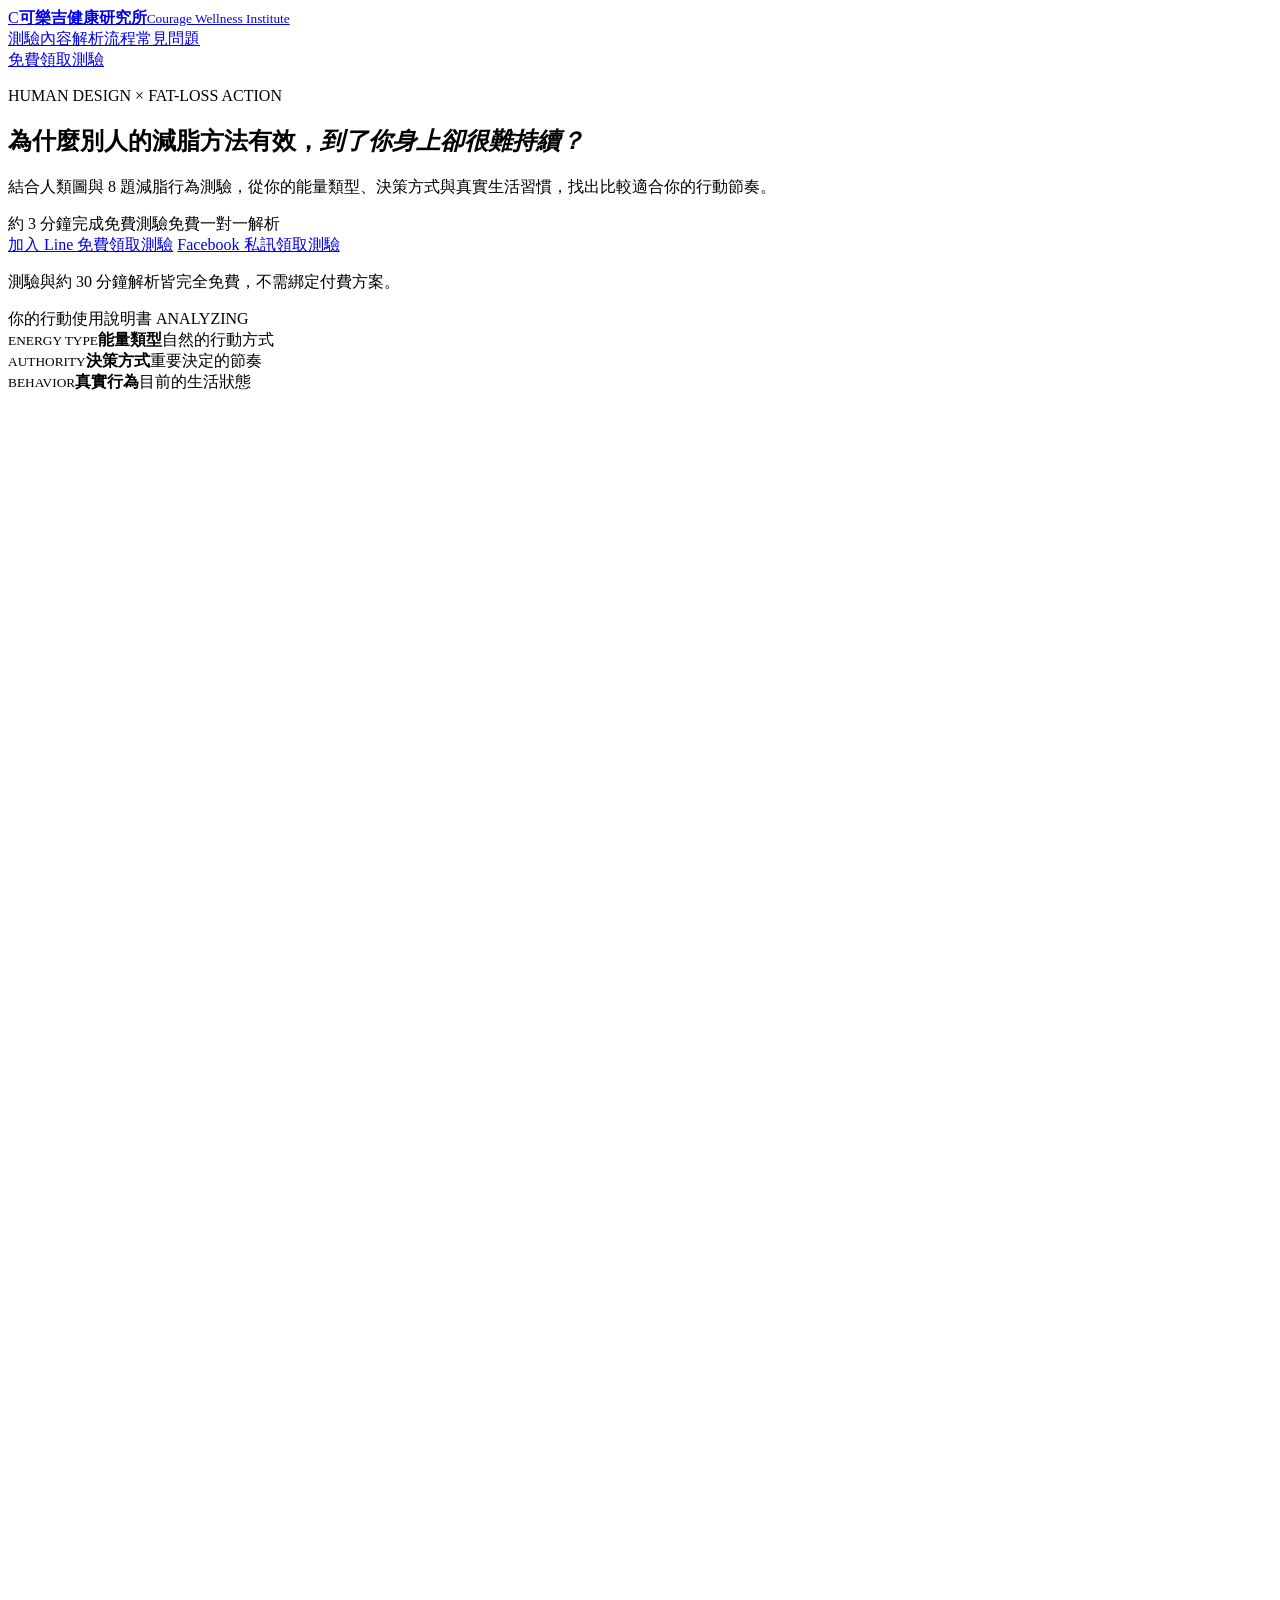
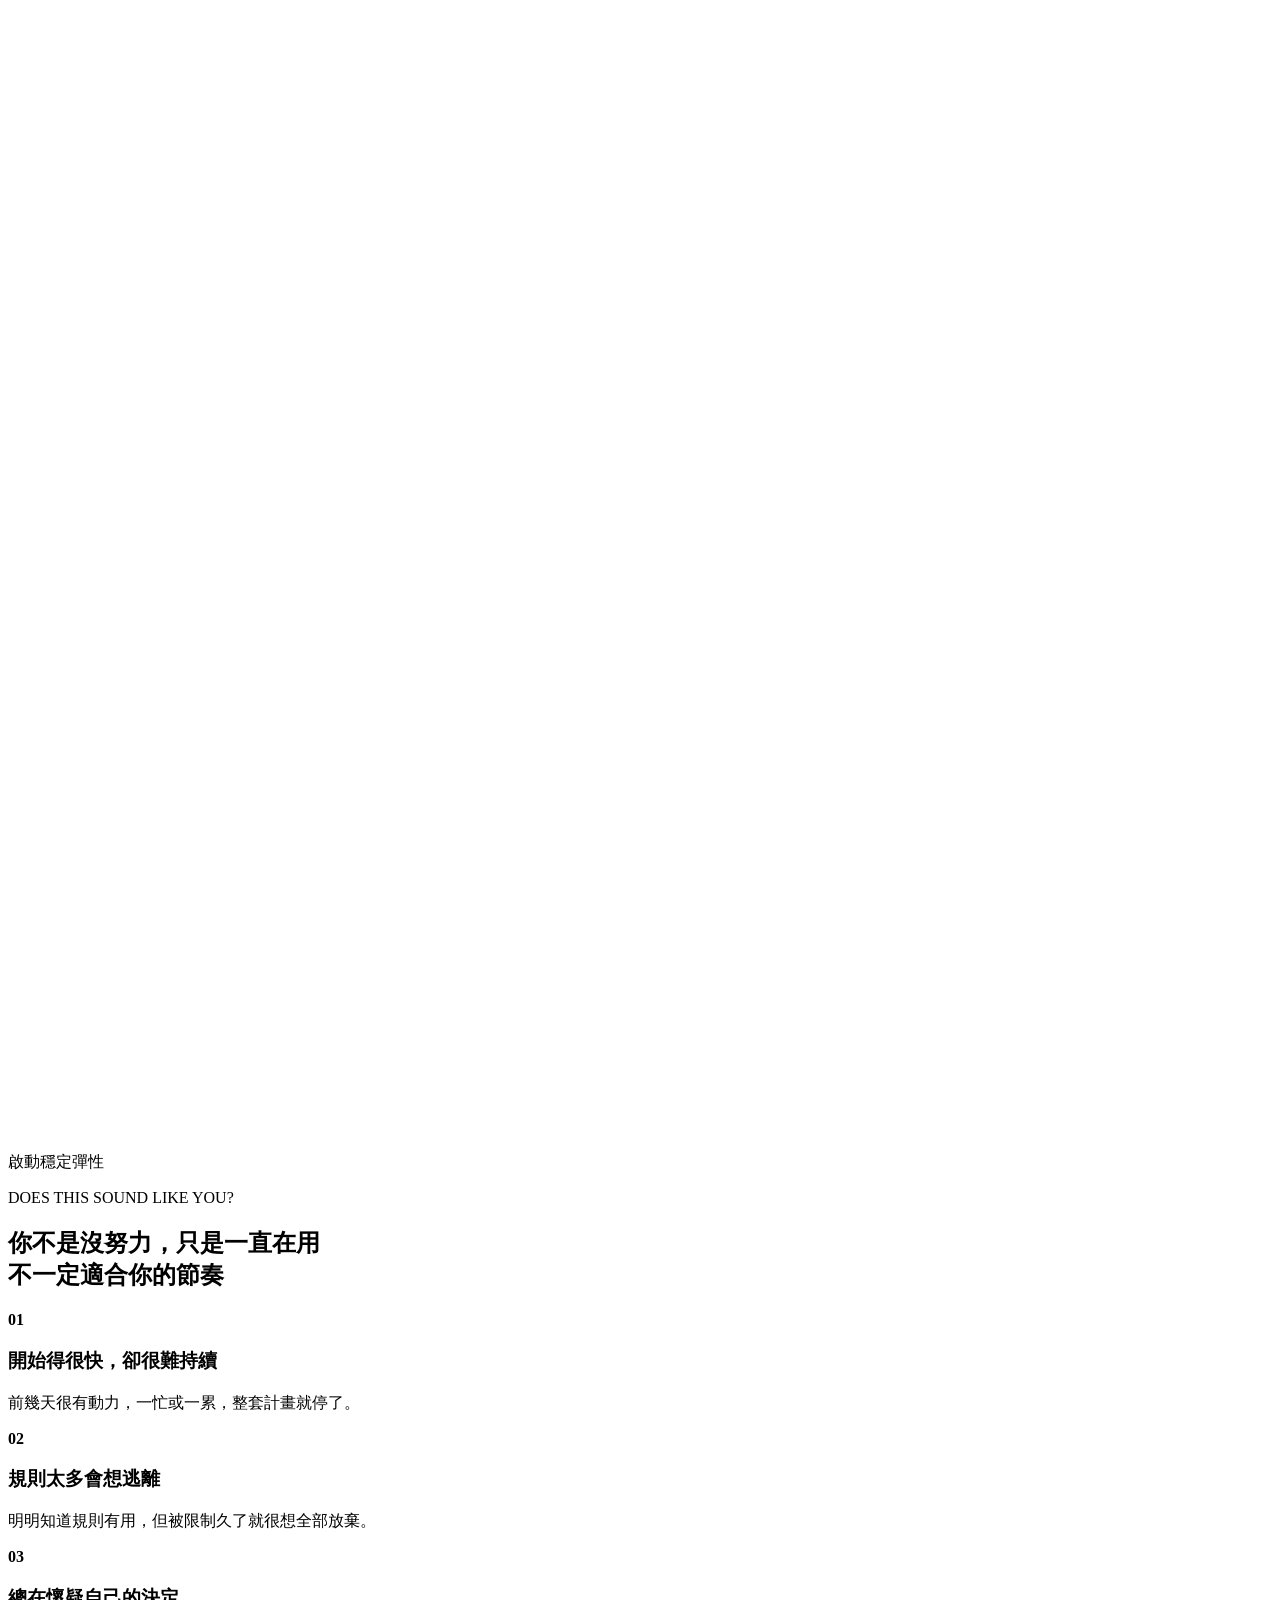
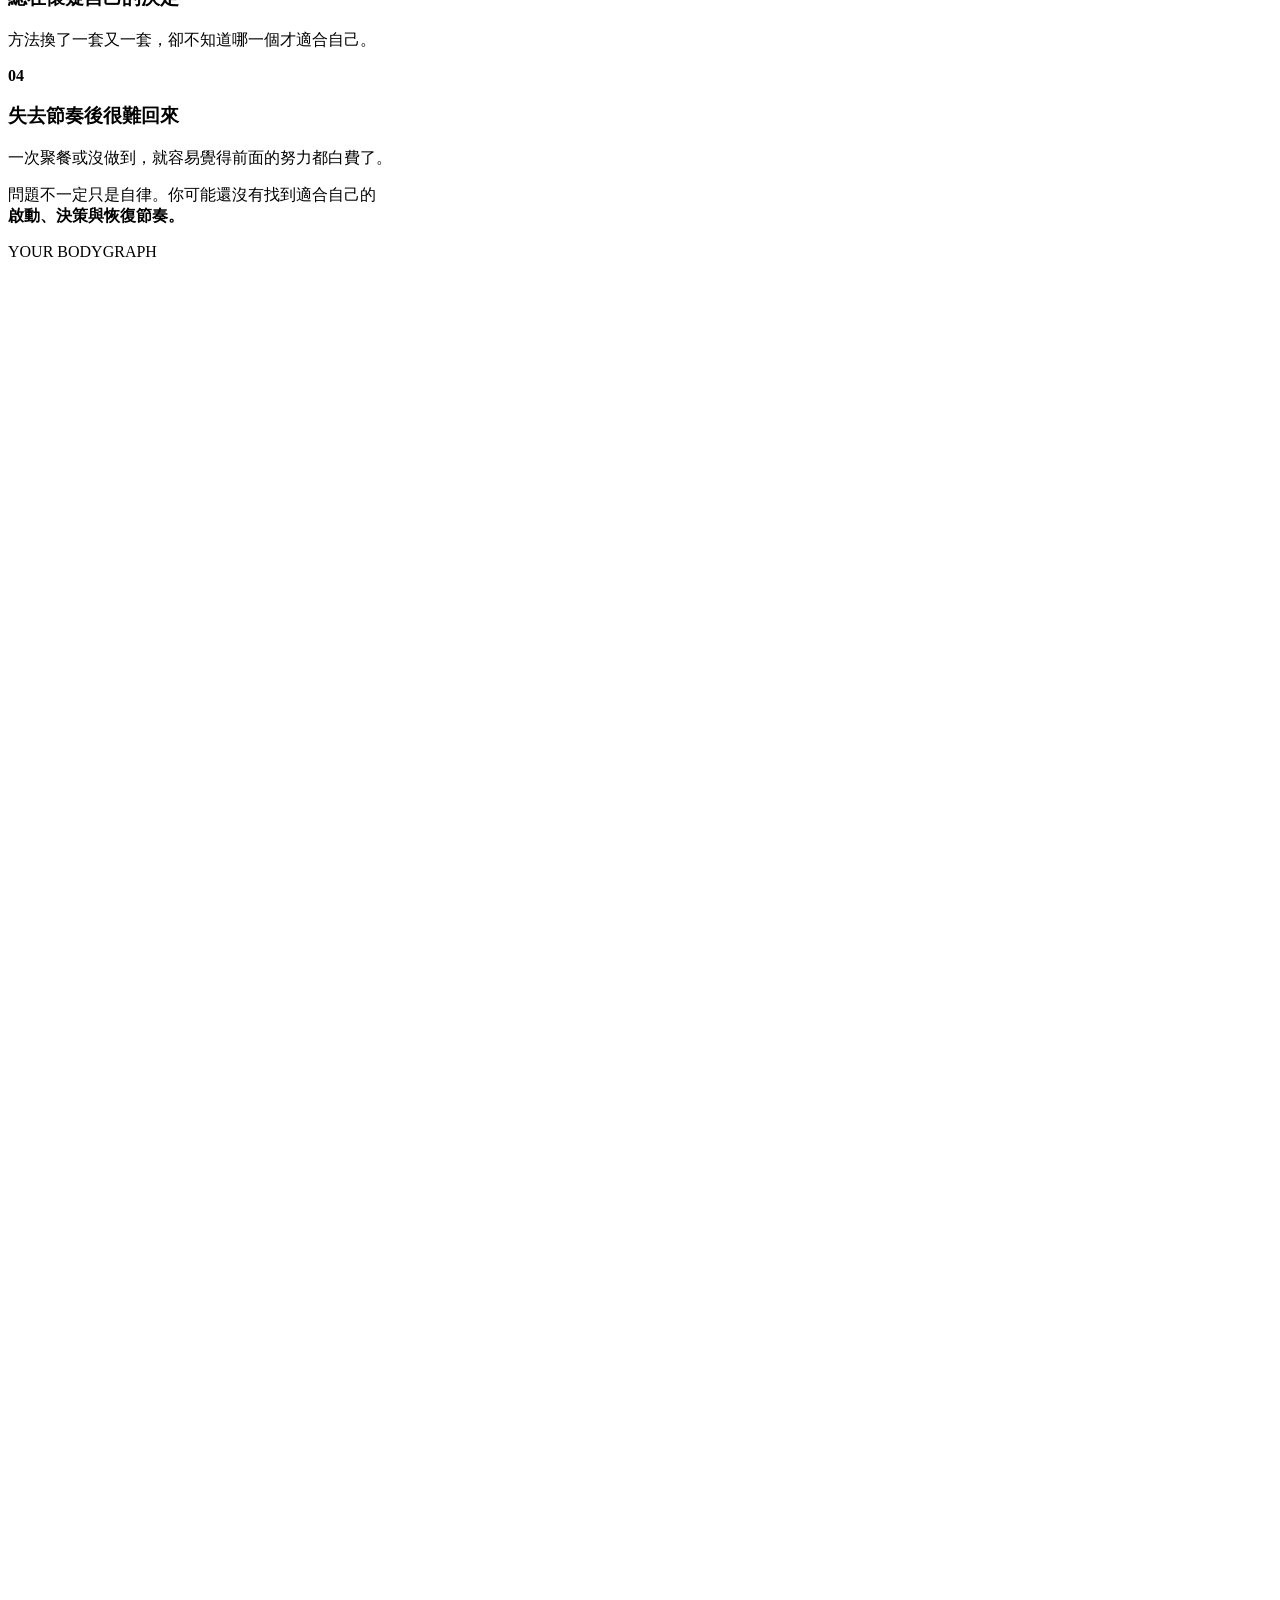
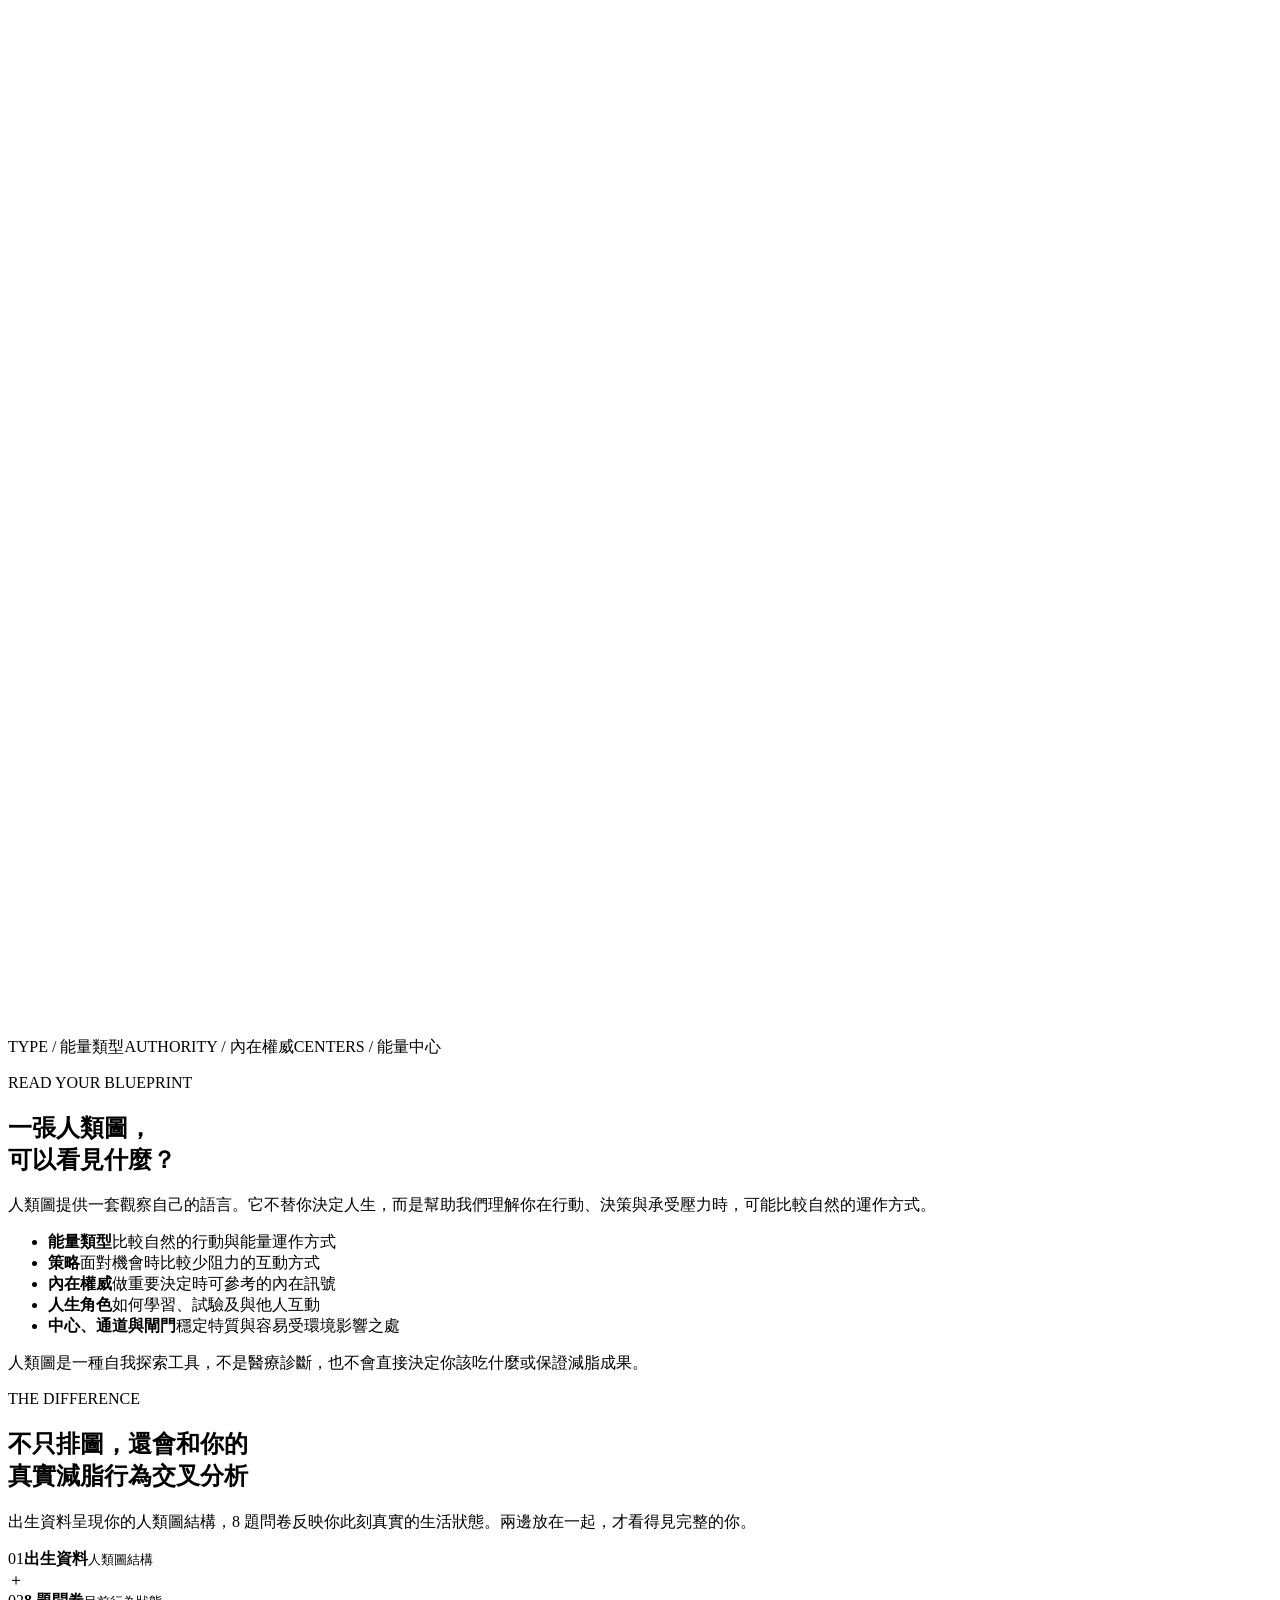
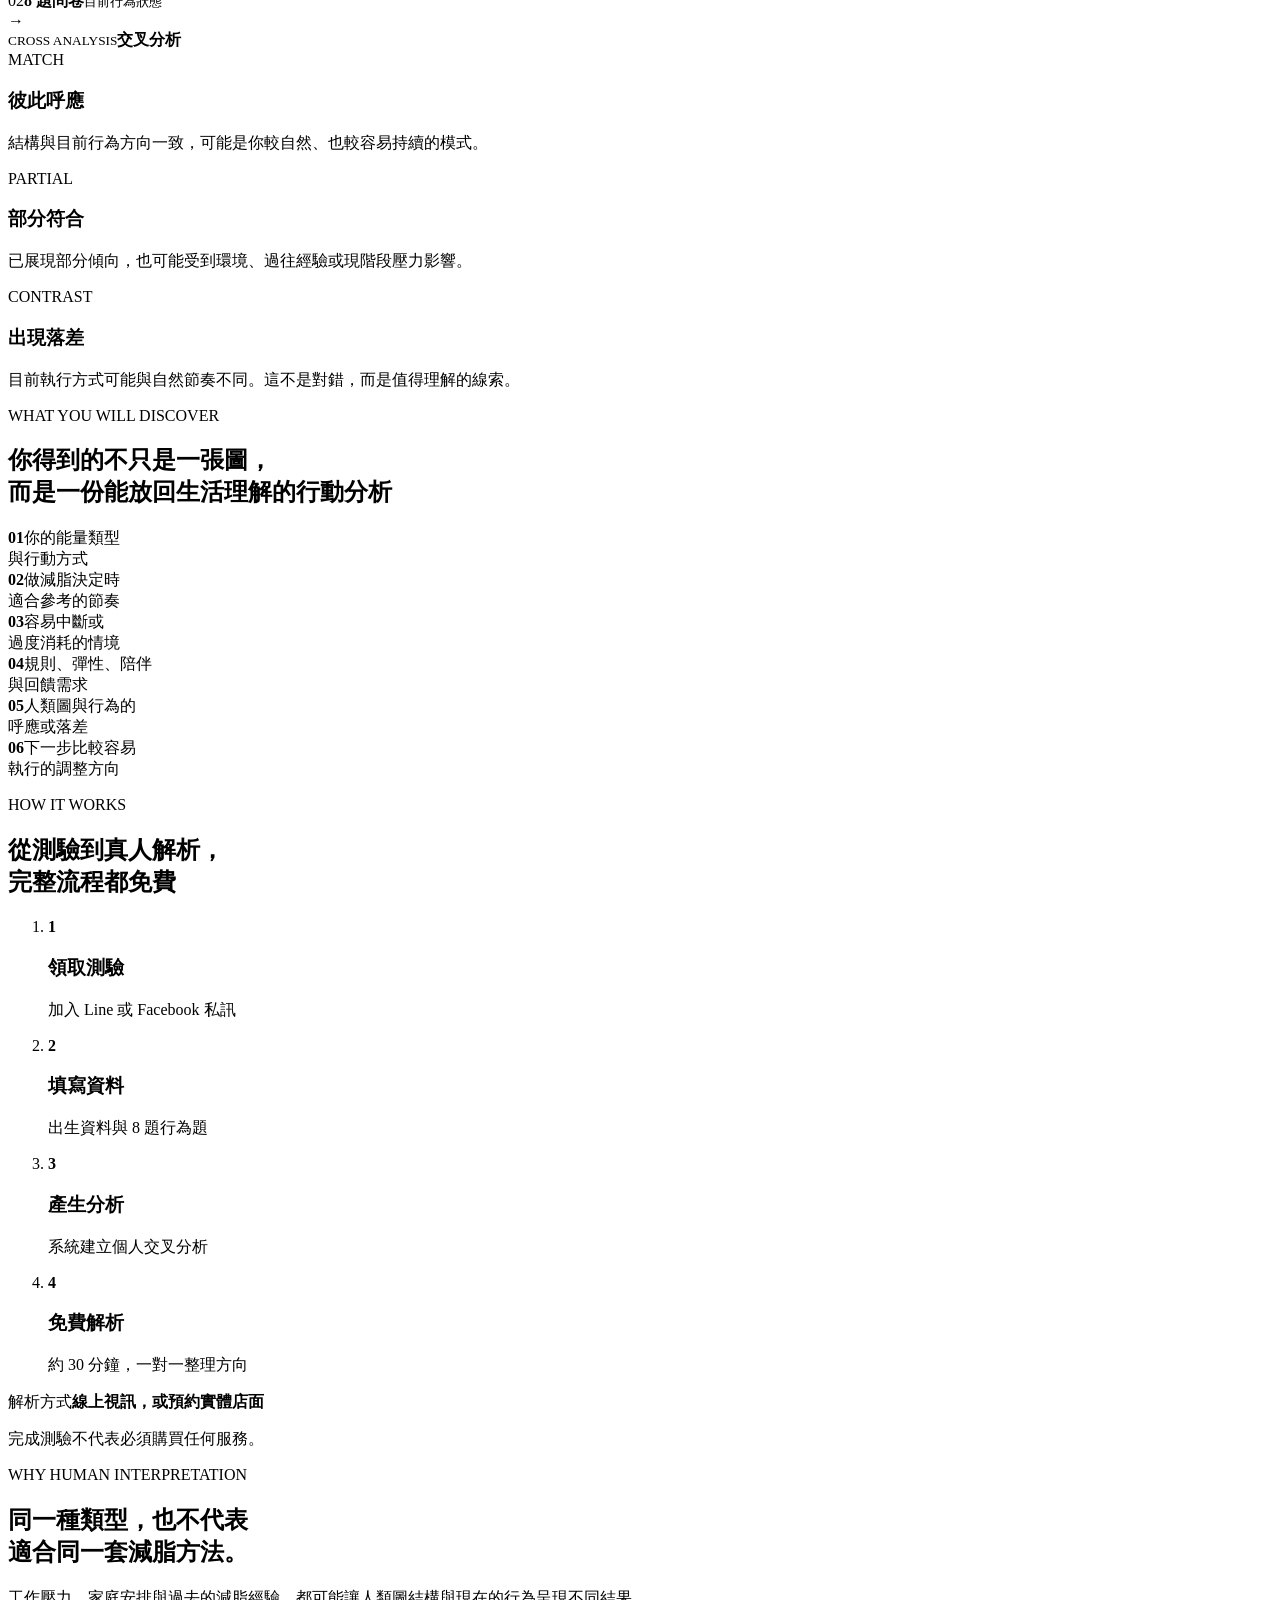
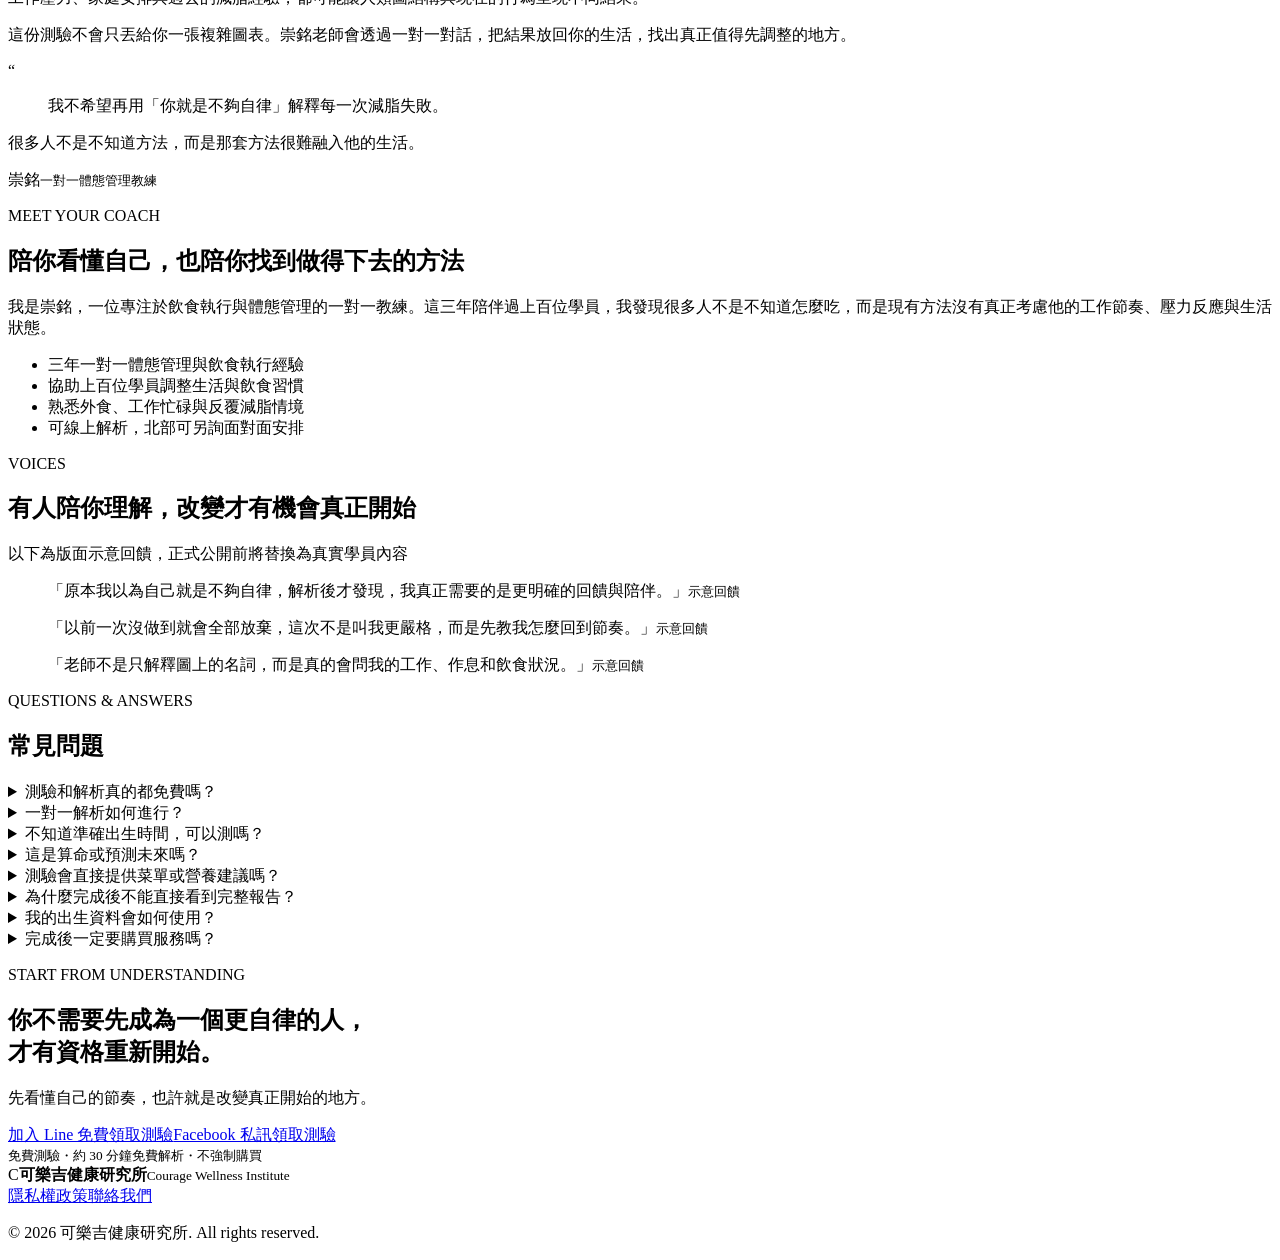
==== index.html @ 23f2088c "建立人類圖減脂 Landing Page" ====
<!doctype html>
<html lang="zh-Hant">
<head>
  <meta charset="utf-8">
  <meta name="viewport" content="width=device-width, initial-scale=1">
  <meta name="description" content="結合人類圖與 8 題減脂行為測驗，免費找出更適合你的行動、決策與恢復節奏，並由崇銘老師提供約 30 分鐘一對一解析。">
  <title>免費人類圖減脂行動測驗｜可樂吉健康研究所</title>
  <link rel="preconnect" href="https://fonts.googleapis.com">
  <link rel="preconnect" href="https://fonts.gstatic.com" crossorigin>
  <link href="https://fonts.googleapis.com/css2?family=Noto+Sans+TC:wght@400;500;600;700;800&family=Noto+Serif+TC:wght@600;700&display=swap" rel="stylesheet">
  <link rel="stylesheet" href="styles.css">
  <!-- Meta Pixel Code: initialized once; CTA events are handled in script.js -->
  <script>
    !function(f,b,e,v,n,t,s){if(f.fbq)return;n=f.fbq=function(){n.callMethod?
    n.callMethod.apply(n,arguments):n.queue.push(arguments)};if(!f._fbq)f._fbq=n;
    n.push=n;n.loaded=!0;n.version='2.0';n.queue=[];t=b.createElement(e);t.async=!0;
    t.src=v;s=b.getElementsByTagName(e)[0];s.parentNode.insertBefore(t,s)}
    (window,document,'script','https://connect.facebook.net/en_US/fbevents.js');
    fbq('init','30882275768084804');fbq('track','PageView');
  </script>
</head>
<body>
  <noscript><img height="1" width="1" style="display:none" alt="" src="https://www.facebook.com/tr?id=30882275768084804&ev=PageView&noscript=1"></noscript>
  <header class="site-header">
    <a class="brand" href="#top" aria-label="回到首頁">
      <span class="brand-mark">C</span><span><b>可樂吉健康研究所</b><small>Courage Wellness Institute</small></span>
    </a>
    <nav aria-label="主要導覽"><a href="#about">測驗內容</a><a href="#process">解析流程</a><a href="#faq">常見問題</a></nav>
    <a class="mini-cta track-lead" href="https://line.me/R/ti/p/%40572gyirr" target="_blank" rel="noopener" data-channel="line-header">免費領取測驗</a>
  </header>

  <main id="top">
    <section class="hero section-shell">
      <div class="hero-copy reveal">
        <p class="eyebrow">HUMAN DESIGN × FAT-LOSS ACTION</p>
        <h1>為什麼別人的減脂方法有效，<em>到了你身上卻很難持續？</em></h1>
        <p class="lead">結合人類圖與 8 題減脂行為測驗，從你的能量類型、決策方式與真實生活習慣，找出比較適合你的行動節奏。</p>
        <div class="chips"><span>約 3 分鐘完成</span><span>免費測驗</span><span>免費一對一解析</span></div>
        <div class="cta-row">
          <a class="button primary track-lead" href="https://line.me/R/ti/p/%40572gyirr" target="_blank" rel="noopener" data-channel="line-hero">加入 Line 免費領取測驗</a>
          <a class="button secondary track-lead" href="https://www.facebook.com/couragewellnessinstitute" target="_blank" rel="noopener" data-channel="facebook-hero">Facebook 私訊領取測驗</a>
        </div>
        <p class="fine">測驗與約 30 分鐘解析皆完全免費，不需綁定付費方案。</p>
      </div>
      <div class="blueprint reveal" aria-label="人類圖與行為分析示意圖">
        <div class="blueprint-label">你的行動使用說明書 <span>ANALYZING</span></div>
        <div class="float-card fc1"><small>ENERGY TYPE</small><b>能量類型</b><span>自然的行動方式</span></div>
        <div class="float-card fc2"><small>AUTHORITY</small><b>決策方式</b><span>重要決定的節奏</span></div>
        <div class="float-card fc3"><small>BEHAVIOR</small><b>真實行為</b><span>目前的生活狀態</span></div>
        <div class="bodygraph" aria-hidden="true">
          <i class="head"></i><i class="ajna"></i><i class="throat"></i><i class="gcenter"></i><i class="heart"></i><i class="spleen"></i><i class="solar"></i><i class="sacral"></i><i class="root"></i>
          <svg viewBox="0 0 220 410"><path d="M110 47V82M110 111V145M110 191V230M110 275V337M58 167L98 168M122 168L165 198M55 204L99 254M121 253L168 234M57 240L98 349M163 239L121 349M137 167L153 166"/></svg>
        </div>
        <div class="analysis-strip"><span style="--v:72%">啟動</span><span style="--v:61%">穩定</span><span style="--v:84%">彈性</span></div>
      </div>
    </section>

    <section class="pain section-shell">
      <div class="section-heading reveal"><p class="eyebrow">DOES THIS SOUND LIKE YOU?</p><h2>你不是沒努力，只是一直在用<br>不一定適合你的節奏</h2></div>
      <div class="card-grid four">
        <article class="pain-card reveal"><b>01</b><h3>開始得很快，卻很難持續</h3><p>前幾天很有動力，一忙或一累，整套計畫就停了。</p></article>
        <article class="pain-card reveal"><b>02</b><h3>規則太多會想逃離</h3><p>明明知道規則有用，但被限制久了就很想全部放棄。</p></article>
        <article class="pain-card reveal"><b>03</b><h3>總在懷疑自己的決定</h3><p>方法換了一套又一套，卻不知道哪一個才適合自己。</p></article>
        <article class="pain-card reveal"><b>04</b><h3>失去節奏後很難回來</h3><p>一次聚餐或沒做到，就容易覺得前面的努力都白費了。</p></article>
      </div>
      <p class="center-note reveal">問題不一定只是自律。你可能還沒有找到適合自己的<br><strong>啟動、決策與恢復節奏。</strong></p>
    </section>

    <section id="about" class="about-section">
      <div class="section-shell split">
        <div class="diagram-panel reveal">
          <p class="panel-kicker">YOUR BODYGRAPH</p>
          <div class="bodygraph large" aria-hidden="true"><i class="head"></i><i class="ajna"></i><i class="throat"></i><i class="gcenter"></i><i class="heart"></i><i class="spleen"></i><i class="solar"></i><i class="sacral"></i><i class="root"></i><svg viewBox="0 0 220 410"><path d="M110 47V82M110 111V145M110 191V230M110 275V337M58 167L98 168M122 168L165 198M55 204L99 254M121 253L168 234M57 240L98 349M163 239L121 349M137 167L153 166"/></svg></div>
          <span class="annotation a1">TYPE / 能量類型</span><span class="annotation a2">AUTHORITY / 內在權威</span><span class="annotation a3">CENTERS / 能量中心</span>
        </div>
        <div class="about-copy reveal"><p class="eyebrow">READ YOUR BLUEPRINT</p><h2>一張人類圖，<br>可以看見什麼？</h2><p>人類圖提供一套觀察自己的語言。它不替你決定人生，而是幫助我們理解你在行動、決策與承受壓力時，可能比較自然的運作方式。</p>
          <ul class="feature-list"><li><b>能量類型</b><span>比較自然的行動與能量運作方式</span></li><li><b>策略</b><span>面對機會時比較少阻力的互動方式</span></li><li><b>內在權威</b><span>做重要決定時可參考的內在訊號</span></li><li><b>人生角色</b><span>如何學習、試驗及與他人互動</span></li><li><b>中心、通道與閘門</b><span>穩定特質與容易受環境影響之處</span></li></ul>
          <p class="disclaimer">人類圖是一種自我探索工具，不是醫療診斷，也不會直接決定你該吃什麼或保證減脂成果。</p>
        </div>
      </div>
    </section>

    <section class="cross section-shell">
      <div class="section-heading reveal"><p class="eyebrow">THE DIFFERENCE</p><h2>不只排圖，還會和你的<br>真實減脂行為交叉分析</h2><p>出生資料呈現你的人類圖結構，8 題問卷反映你此刻真實的生活狀態。兩邊放在一起，才看得見完整的你。</p></div>
      <div class="cross-flow reveal"><div class="source"><span>01</span><b>出生資料</b><small>人類圖結構</small></div><div class="plus">＋</div><div class="source"><span>02</span><b>8 題問卷</b><small>目前行為狀態</small></div><div class="arrow">→</div><div class="result"><small>CROSS ANALYSIS</small><b>交叉分析</b></div></div>
      <div class="card-grid three"><article class="analysis-card match reveal"><span>MATCH</span><h3>彼此呼應</h3><p>結構與目前行為方向一致，可能是你較自然、也較容易持續的模式。</p></article><article class="analysis-card partial reveal"><span>PARTIAL</span><h3>部分符合</h3><p>已展現部分傾向，也可能受到環境、過往經驗或現階段壓力影響。</p></article><article class="analysis-card contrast reveal"><span>CONTRAST</span><h3>出現落差</h3><p>目前執行方式可能與自然節奏不同。這不是對錯，而是值得理解的線索。</p></article></div>
    </section>

    <section class="gain-section"><div class="section-shell"><div class="section-heading light reveal"><p class="eyebrow">WHAT YOU WILL DISCOVER</p><h2>你得到的不只是一張圖，<br>而是一份能放回生活理解的行動分析</h2></div><div class="gain-grid"><div><b>01</b><span>你的能量類型<br>與行動方式</span></div><div><b>02</b><span>做減脂決定時<br>適合參考的節奏</span></div><div><b>03</b><span>容易中斷或<br>過度消耗的情境</span></div><div><b>04</b><span>規則、彈性、陪伴<br>與回饋需求</span></div><div><b>05</b><span>人類圖與行為的<br>呼應或落差</span></div><div><b>06</b><span>下一步比較容易<br>執行的調整方向</span></div></div></div></section>

    <section id="process" class="process section-shell"><div class="section-heading reveal"><p class="eyebrow">HOW IT WORKS</p><h2>從測驗到真人解析，<br>完整流程都免費</h2></div><ol class="timeline"><li class="reveal"><b>1</b><h3>領取測驗</h3><p>加入 Line 或 Facebook 私訊</p></li><li class="reveal"><b>2</b><h3>填寫資料</h3><p>出生資料與 8 題行為題</p></li><li class="reveal"><b>3</b><h3>產生分析</h3><p>系統建立個人交叉分析</p></li><li class="reveal"><b>4</b><h3>免費解析</h3><p>約 30 分鐘，一對一整理方向</p></li></ol><div class="process-note reveal"><span>解析方式</span><b>線上視訊，或預約實體店面</b><p>完成測驗不代表必須購買任何服務。</p></div></section>

    <section class="human-section"><div class="section-shell human-grid"><div class="human-copy reveal"><p class="eyebrow">WHY HUMAN INTERPRETATION</p><h2>同一種類型，也不代表<br>適合同一套減脂方法。</h2><p>工作壓力、家庭安排與過去的減脂經驗，都可能讓人類圖結構與現在的行為呈現不同結果。</p><p>這份測驗不會只丟給你一張複雜圖表。崇銘老師會透過一對一對話，把結果放回你的生活，找出真正值得先調整的地方。</p></div><div class="quote-card reveal"><span>“</span><blockquote>我不希望再用「你就是不夠自律」解釋每一次減脂失敗。</blockquote><p>很多人不是不知道方法，而是那套方法很難融入他的生活。</p></div></div></section>

    <section class="coach section-shell"><div class="coach-card reveal"><div class="coach-portrait"><span>崇銘</span><small>一對一體態管理教練</small></div><div class="coach-copy"><p class="eyebrow">MEET YOUR COACH</p><h2>陪你看懂自己，也陪你找到做得下去的方法</h2><p>我是崇銘，一位專注於飲食執行與體態管理的一對一教練。這三年陪伴過上百位學員，我發現很多人不是不知道怎麼吃，而是現有方法沒有真正考慮他的工作節奏、壓力反應與生活狀態。</p><ul><li>三年一對一體態管理與飲食執行經驗</li><li>協助上百位學員調整生活與飲食習慣</li><li>熟悉外食、工作忙碌與反覆減脂情境</li><li>可線上解析，北部可另詢面對面安排</li></ul></div></div></section>

    <section class="testimonials section-shell"><div class="section-heading reveal"><p class="eyebrow">VOICES</p><h2>有人陪你理解，改變才有機會真正開始</h2><p class="sample-label">以下為版面示意回饋，正式公開前將替換為真實學員內容</p></div><div class="card-grid three"><blockquote class="testimonial reveal">「原本我以為自己就是不夠自律，解析後才發現，我真正需要的是更明確的回饋與陪伴。」<small>示意回饋</small></blockquote><blockquote class="testimonial reveal">「以前一次沒做到就會全部放棄，這次不是叫我更嚴格，而是先教我怎麼回到節奏。」<small>示意回饋</small></blockquote><blockquote class="testimonial reveal">「老師不是只解釋圖上的名詞，而是真的會問我的工作、作息和飲食狀況。」<small>示意回饋</small></blockquote></div></section>

    <section id="faq" class="faq section-shell"><div class="section-heading reveal"><p class="eyebrow">QUESTIONS & ANSWERS</p><h2>常見問題</h2></div><div class="faq-list">
      <details><summary>測驗和解析真的都免費嗎？</summary><p>是。測驗與約 30 分鐘的一對一解析都免費，也不需要綁定或購買付費方案。</p></details>
      <details><summary>一對一解析如何進行？</summary><p>可選擇線上視訊，或預約實體店面。實際時間會在完成測驗後與崇銘老師確認。</p></details>
      <details><summary>不知道準確出生時間，可以測嗎？</summary><p>出生時間會影響人類圖計算。如果完全不知道或只有大概範圍，請先私訊告知，崇銘老師會說明可能的影響，再決定是否適合進行。</p></details>
      <details><summary>這是算命或預測未來嗎？</summary><p>不是。測驗將人類圖作為自我探索工具，協助理解行動與決策傾向，不預測未來，也不構成醫療或營養診斷。</p></details>
      <details><summary>測驗會直接提供菜單或營養建議嗎？</summary><p>測驗重點是行動模式與需求分析，不會單憑人類圖決定你該吃什麼。若需要飲食建議，仍須結合實際健康狀況與生活條件評估。</p></details>
      <details><summary>為什麼完成後不能直接看到完整報告？</summary><p>報告包含人類圖、行為問卷與交叉分析，單看圖表容易誤解。完整內容會由崇銘老師在解析時放回你的真實生活說明。</p></details>
      <details><summary>我的出生資料會如何使用？</summary><p>資料僅用於產生人類圖、行為分析、安排解析與必要聯繫。詳情請閱讀<a href="privacy.html">隱私權政策</a>。</p></details>
      <details><summary>完成後一定要購買服務嗎？</summary><p>不用。測驗與解析本身皆免費。只有當你主動希望得到進一步飲食執行指導與陪伴時，才會依需求說明可選擇的方式。</p></details>
    </div></section>

    <section class="final-cta"><div class="section-shell reveal"><p class="eyebrow">START FROM UNDERSTANDING</p><h2>你不需要先成為一個更自律的人，<br>才有資格重新開始。</h2><p>先看懂自己的節奏，也許就是改變真正開始的地方。</p><div class="cta-row centered"><a class="button primary track-lead" href="https://line.me/R/ti/p/%40572gyirr" target="_blank" rel="noopener" data-channel="line-final">加入 Line 免費領取測驗</a><a class="button secondary track-lead" href="https://www.facebook.com/couragewellnessinstitute" target="_blank" rel="noopener" data-channel="facebook-final">Facebook 私訊領取測驗</a></div><small>免費測驗・約 30 分鐘免費解析・不強制購買</small></div></section>
  </main>
  <footer><div class="section-shell"><div class="brand footer-brand"><span class="brand-mark">C</span><span><b>可樂吉健康研究所</b><small>Courage Wellness Institute</small></span></div><div><a href="privacy.html">隱私權政策</a><a href="mailto:b9622024@gmail.com">聯絡我們</a></div><p>© 2026 可樂吉健康研究所. All rights reserved.</p></div></footer>
  <script src="script.js" defer></script>
</body>
</html>
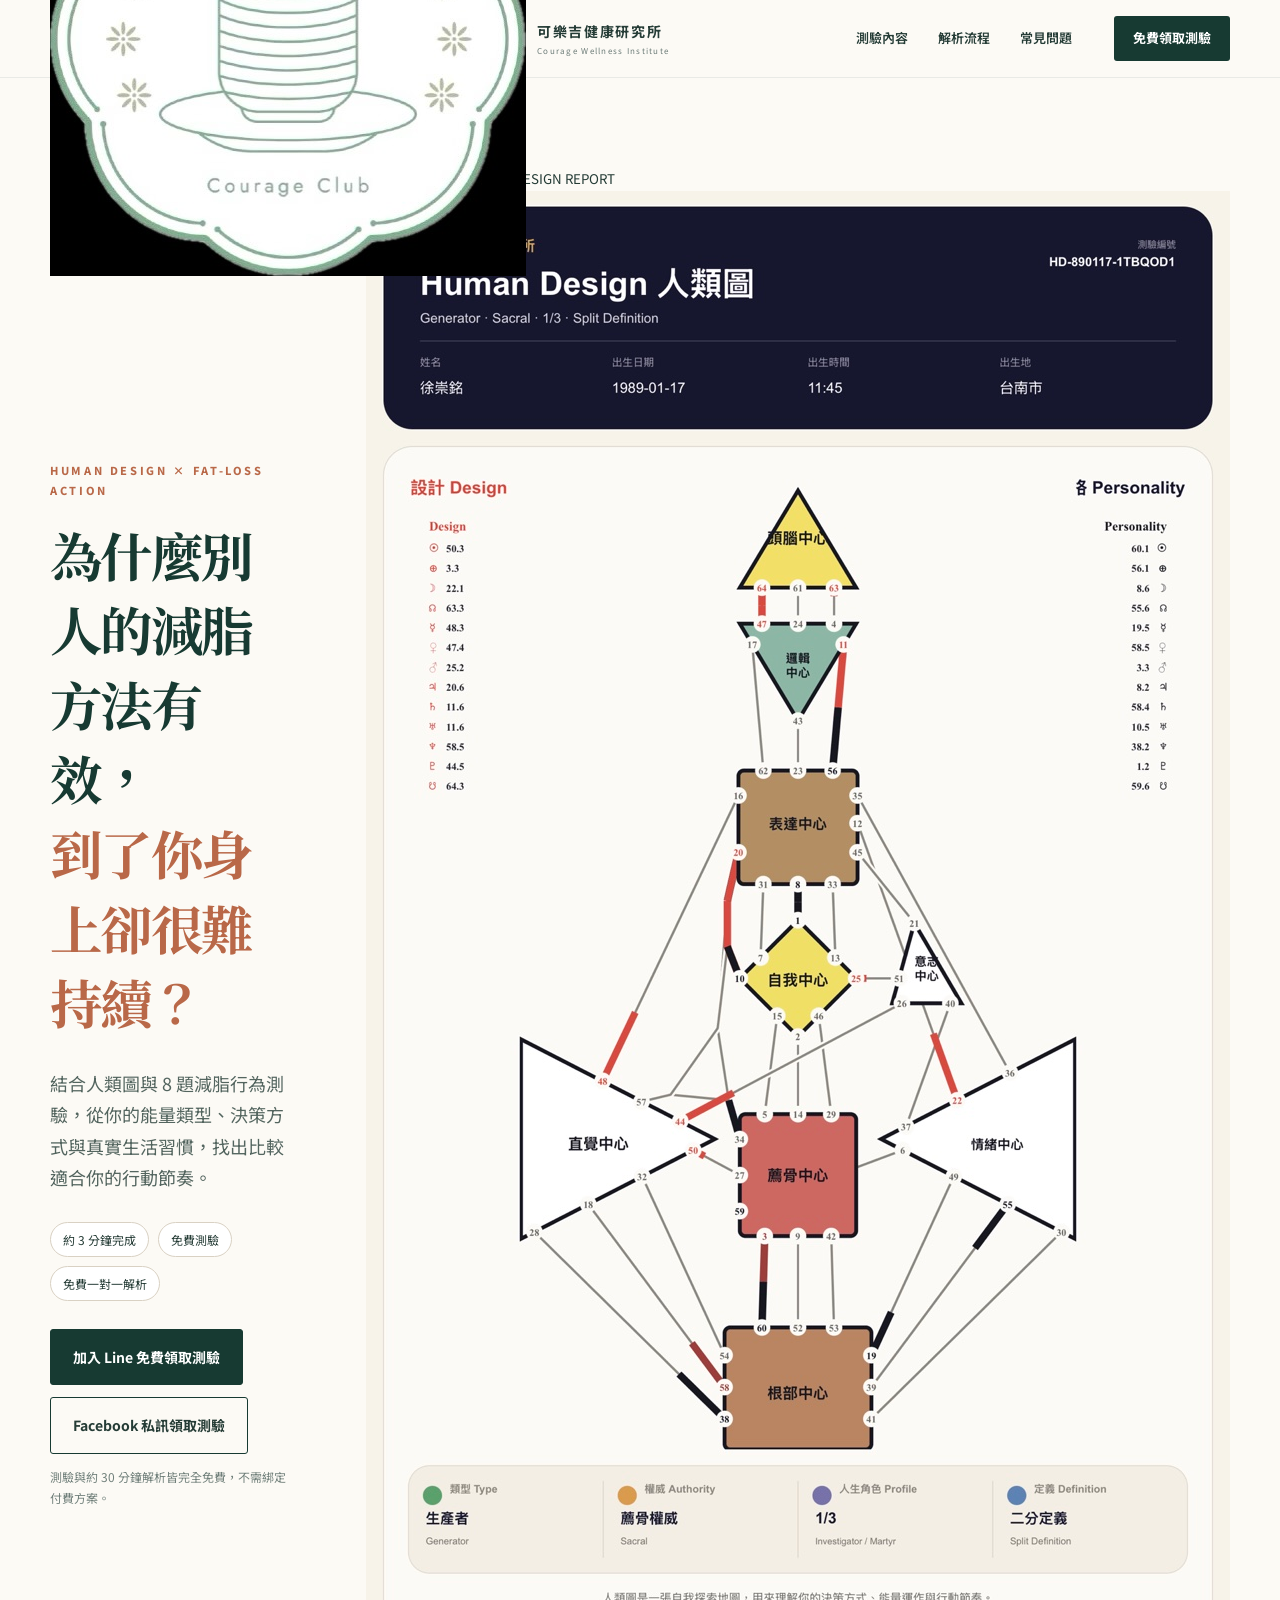
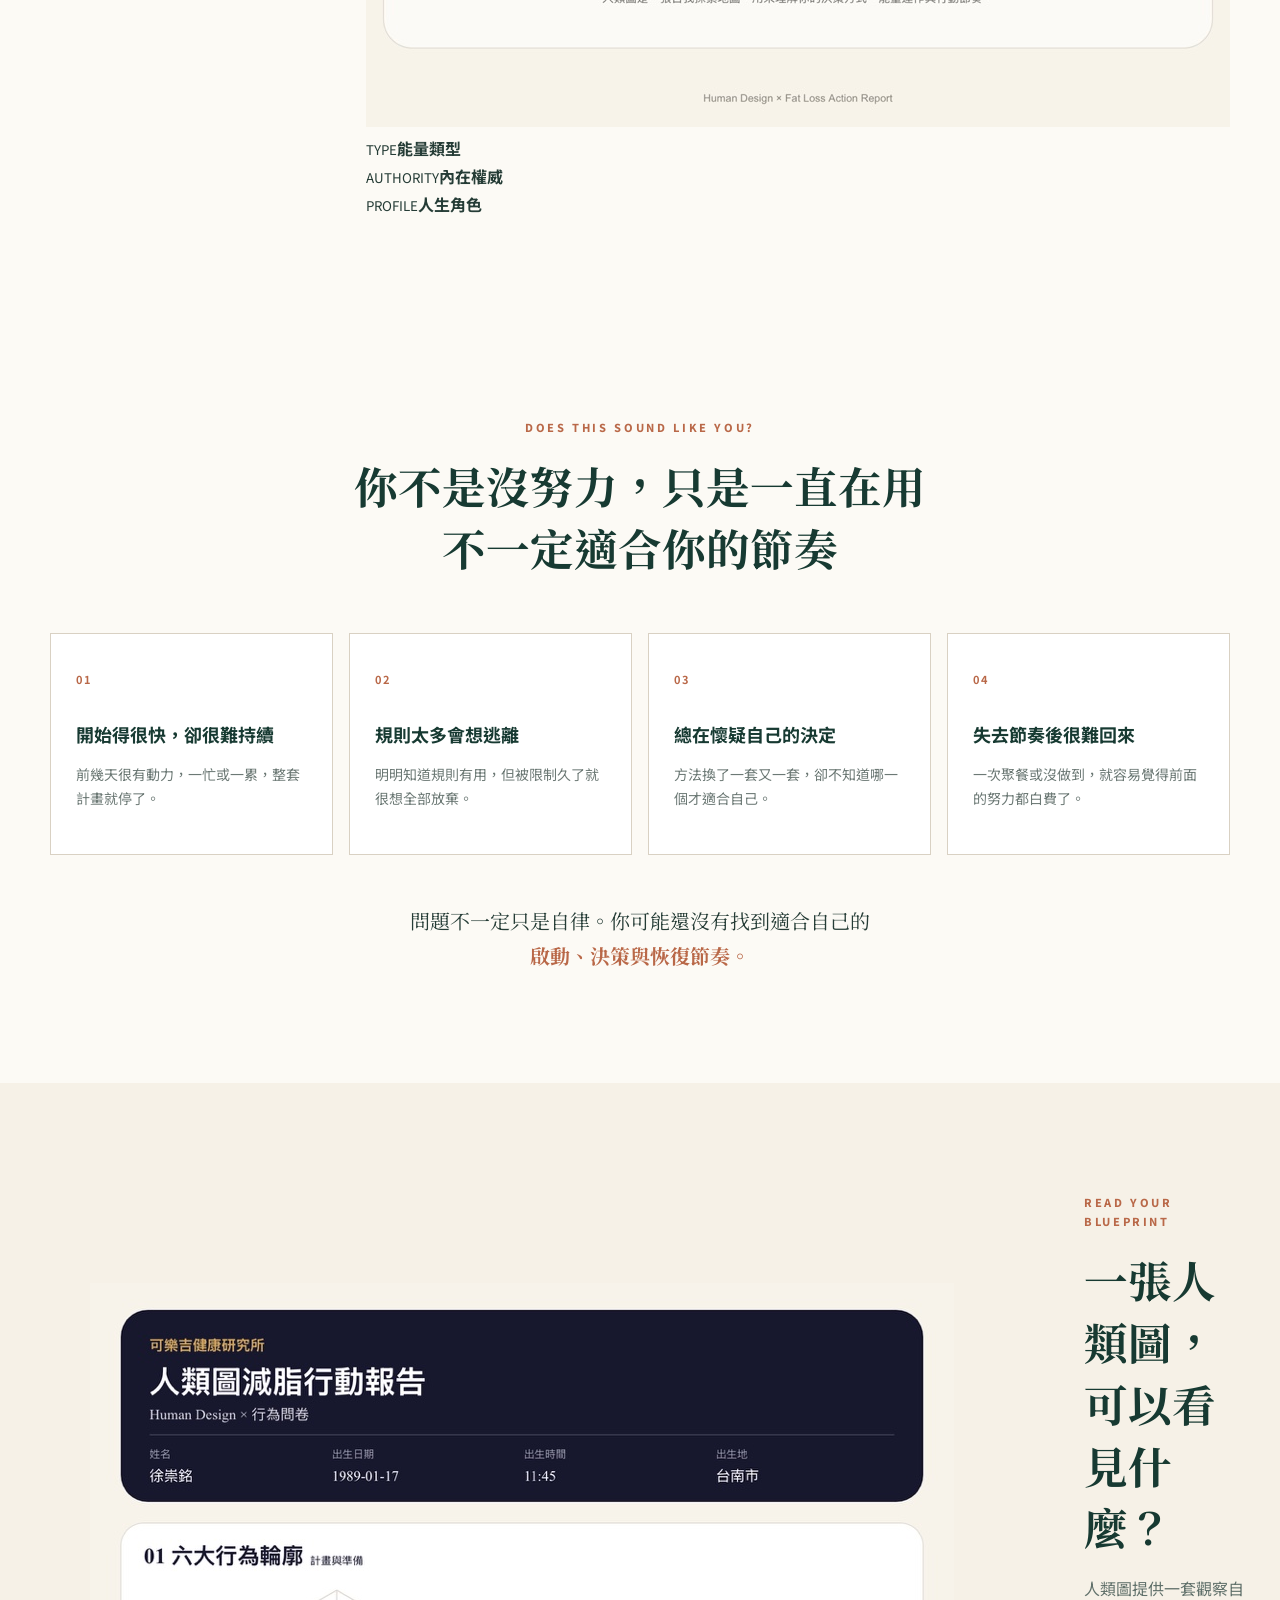
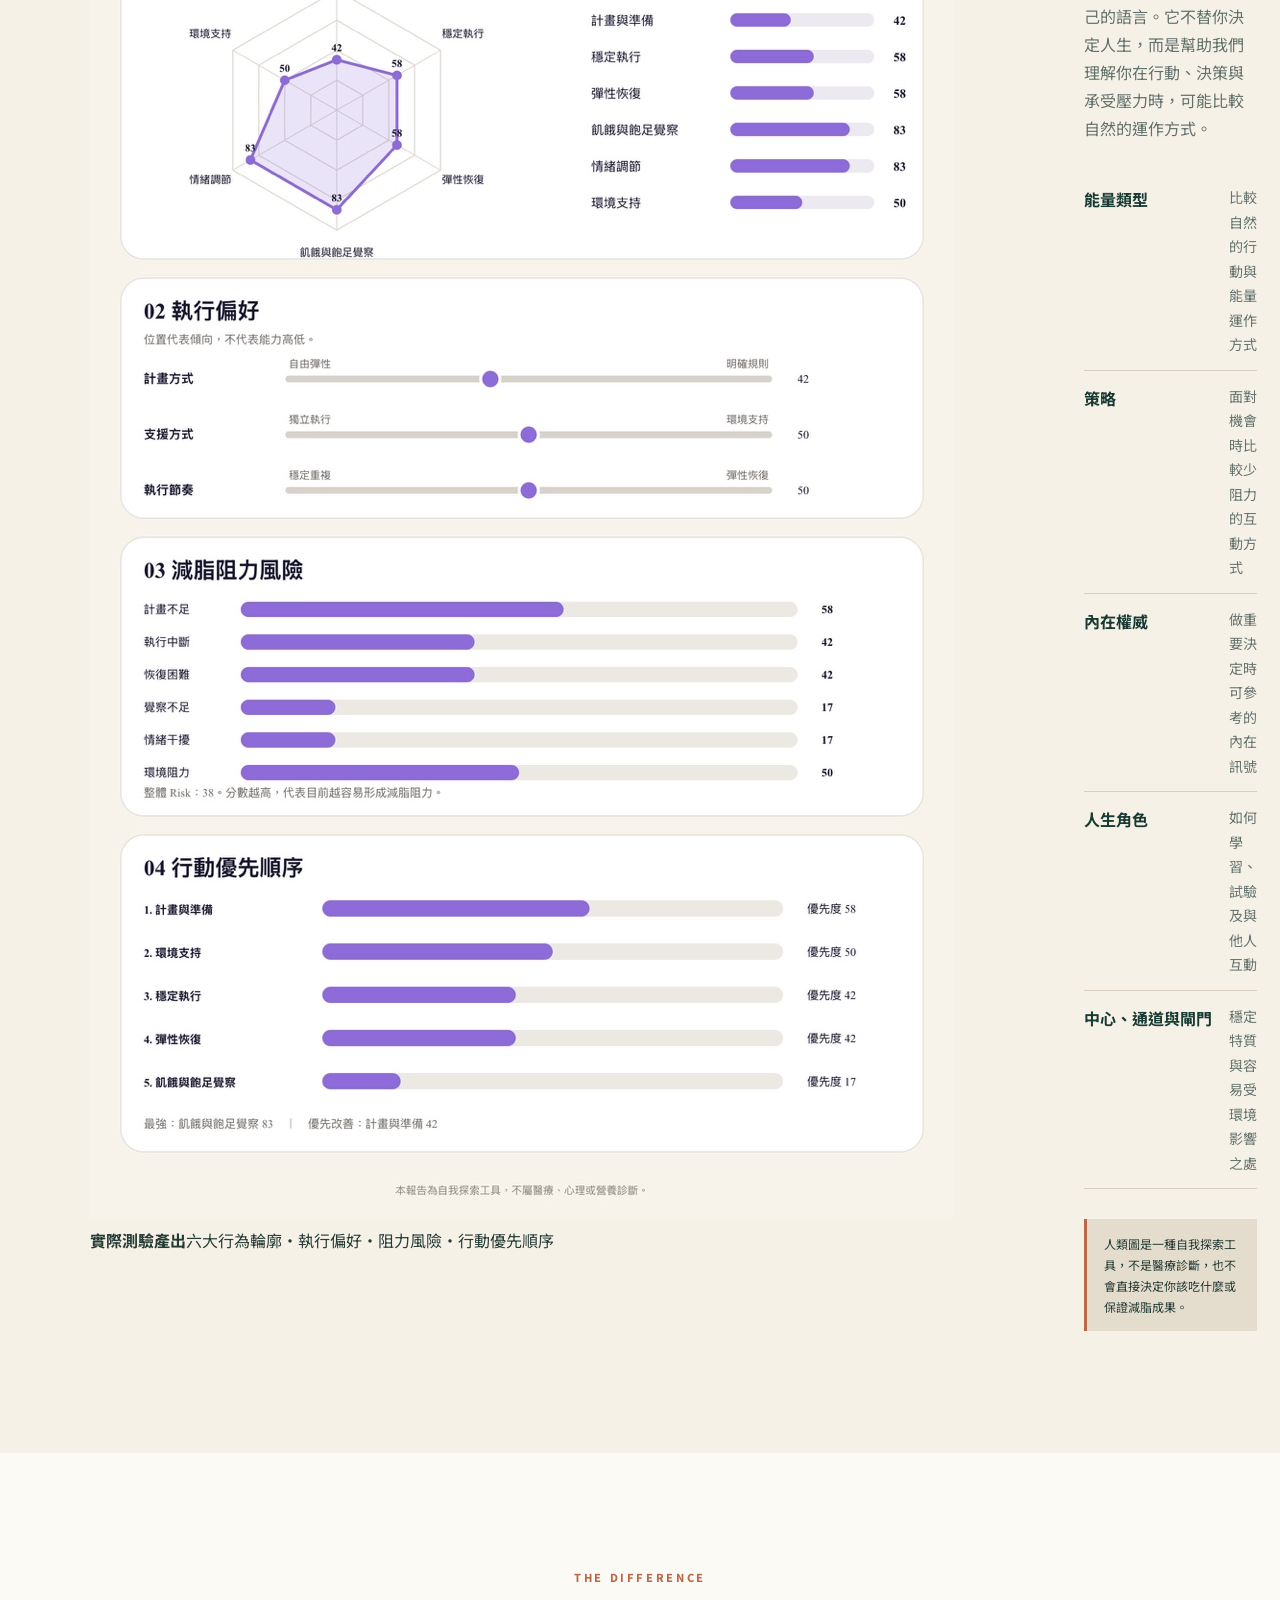
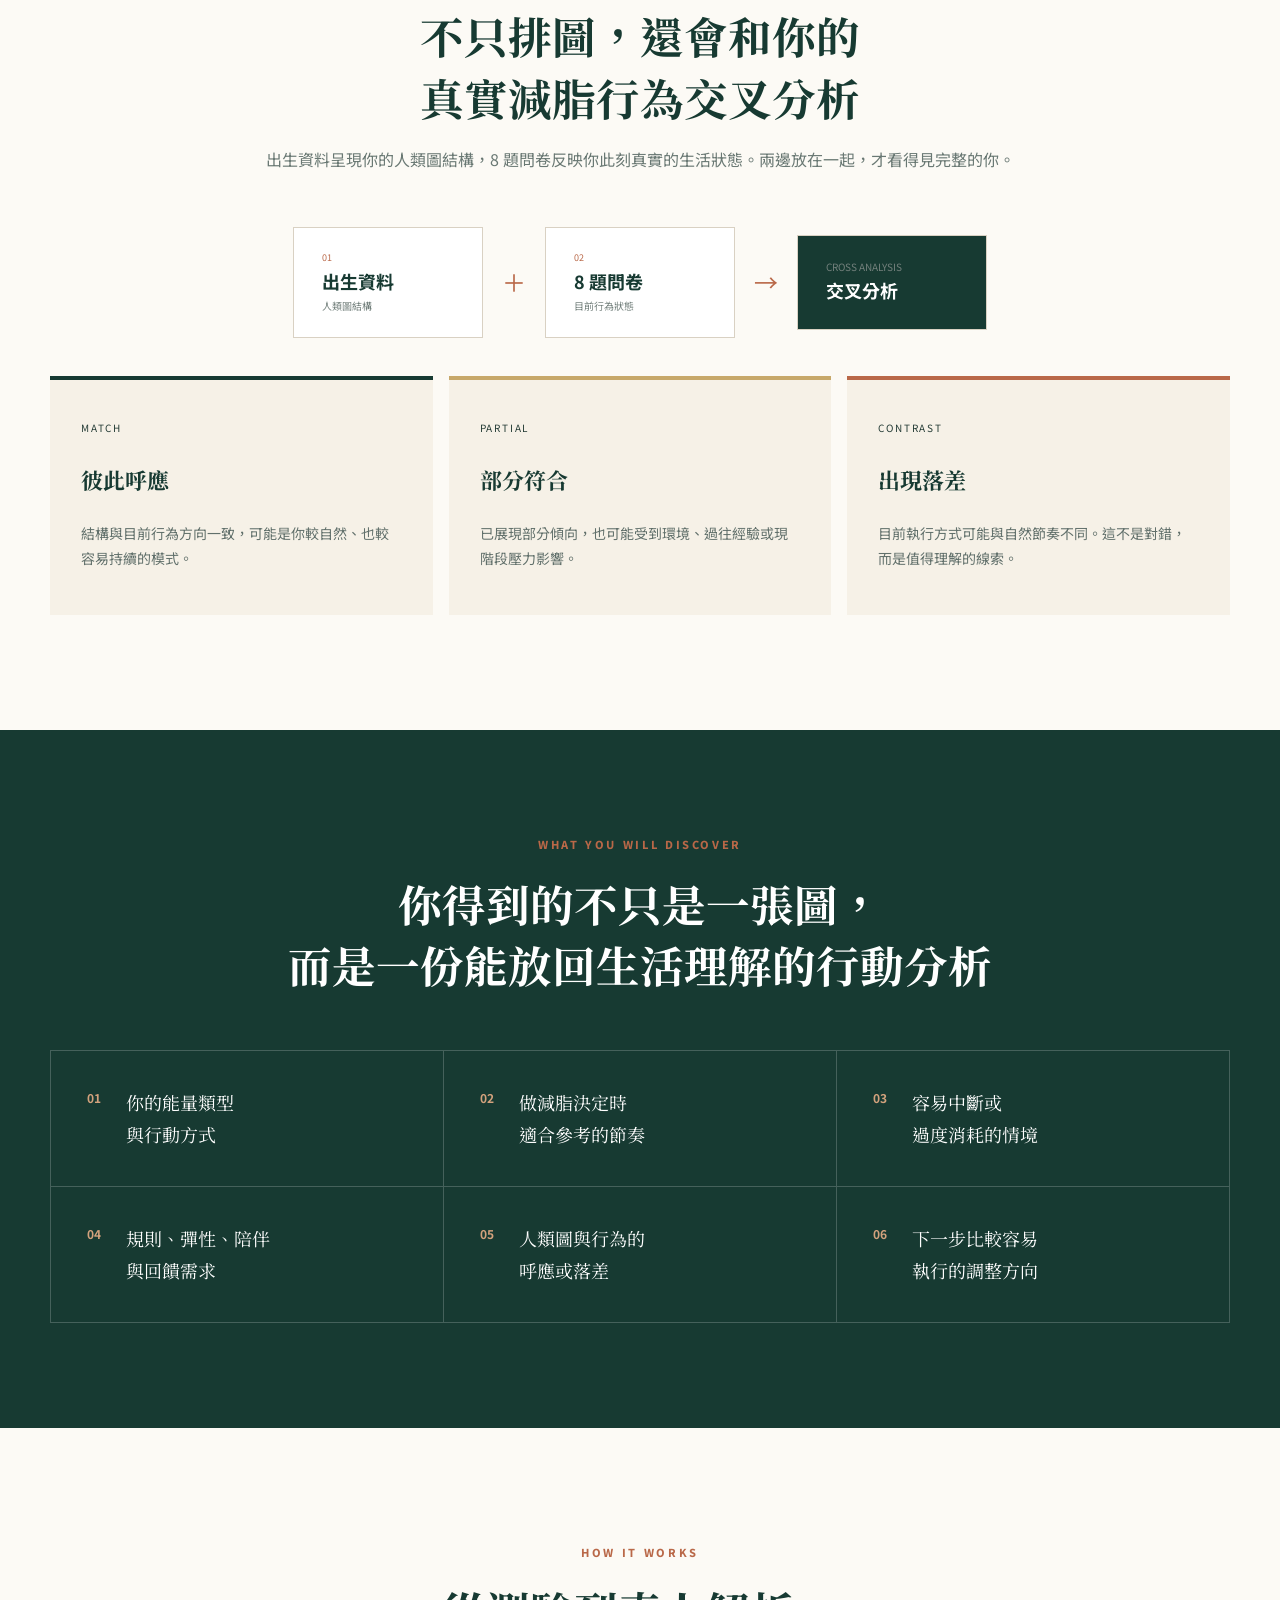
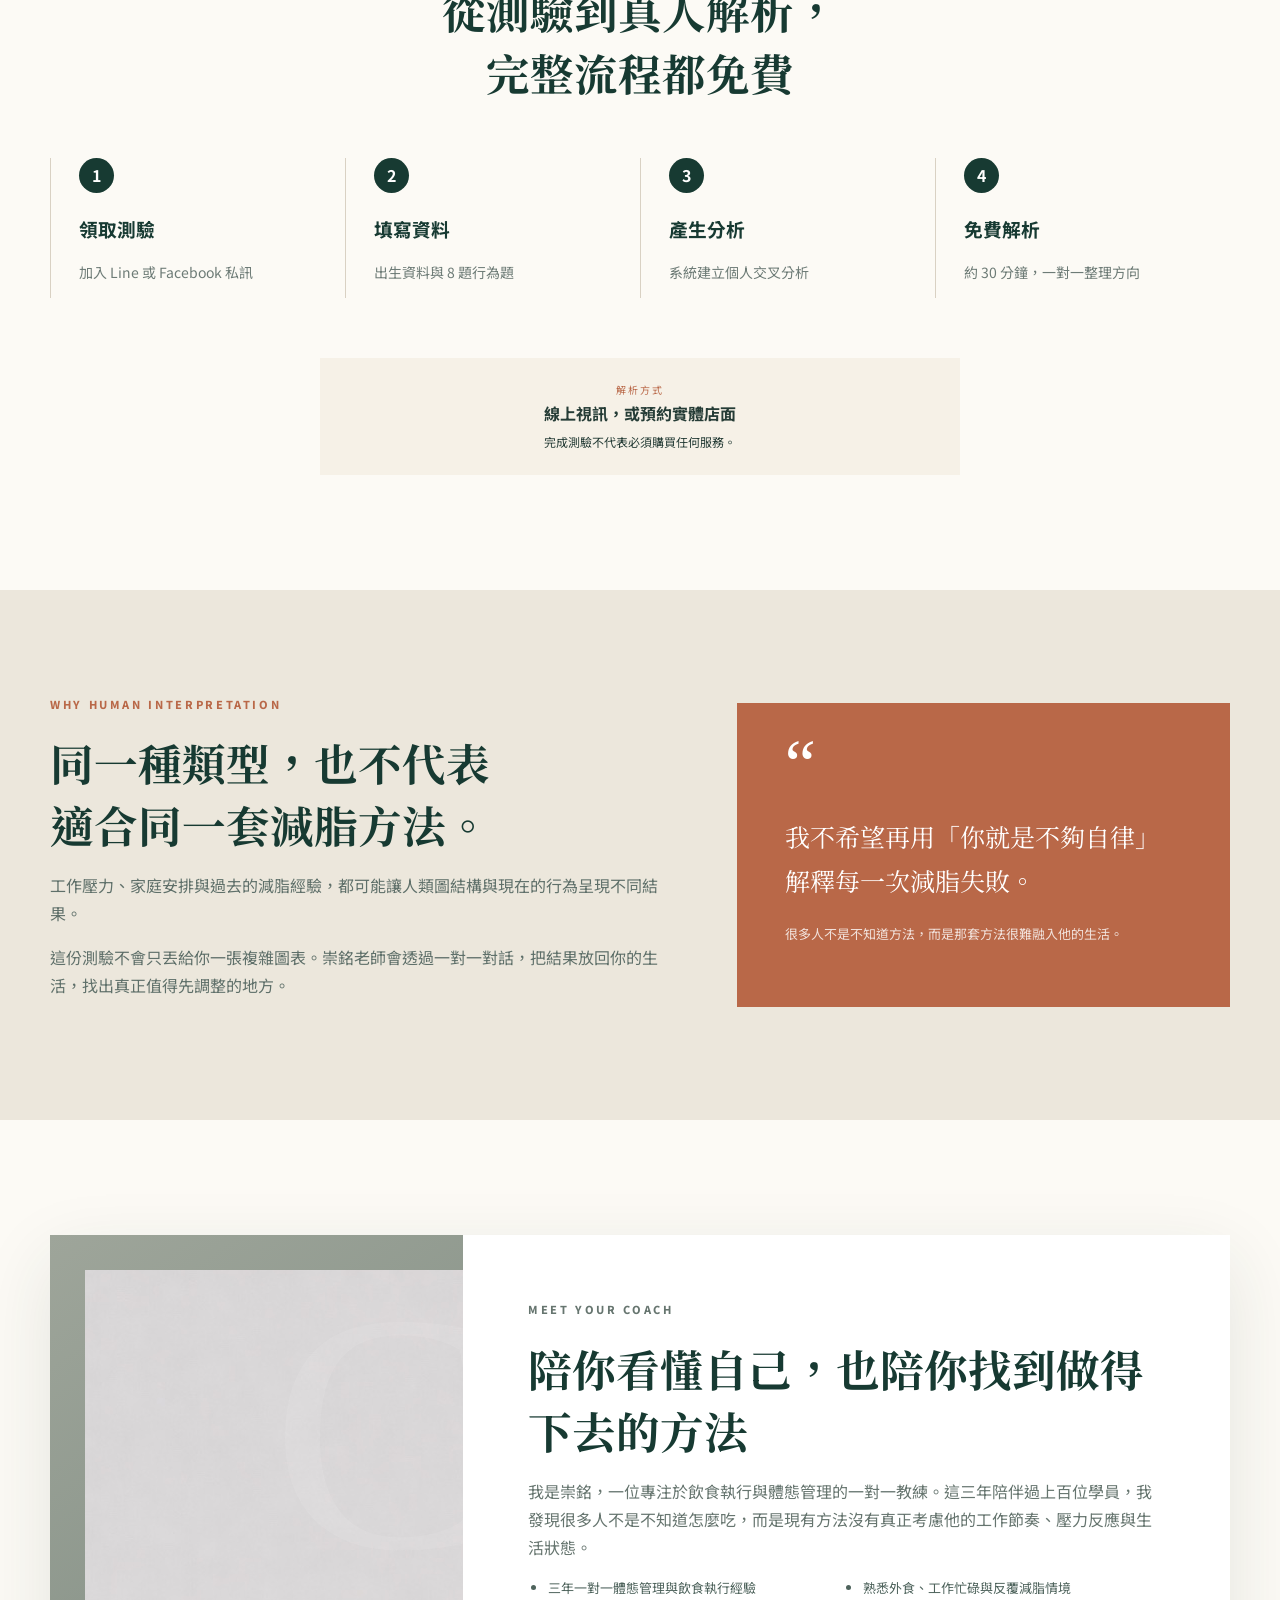
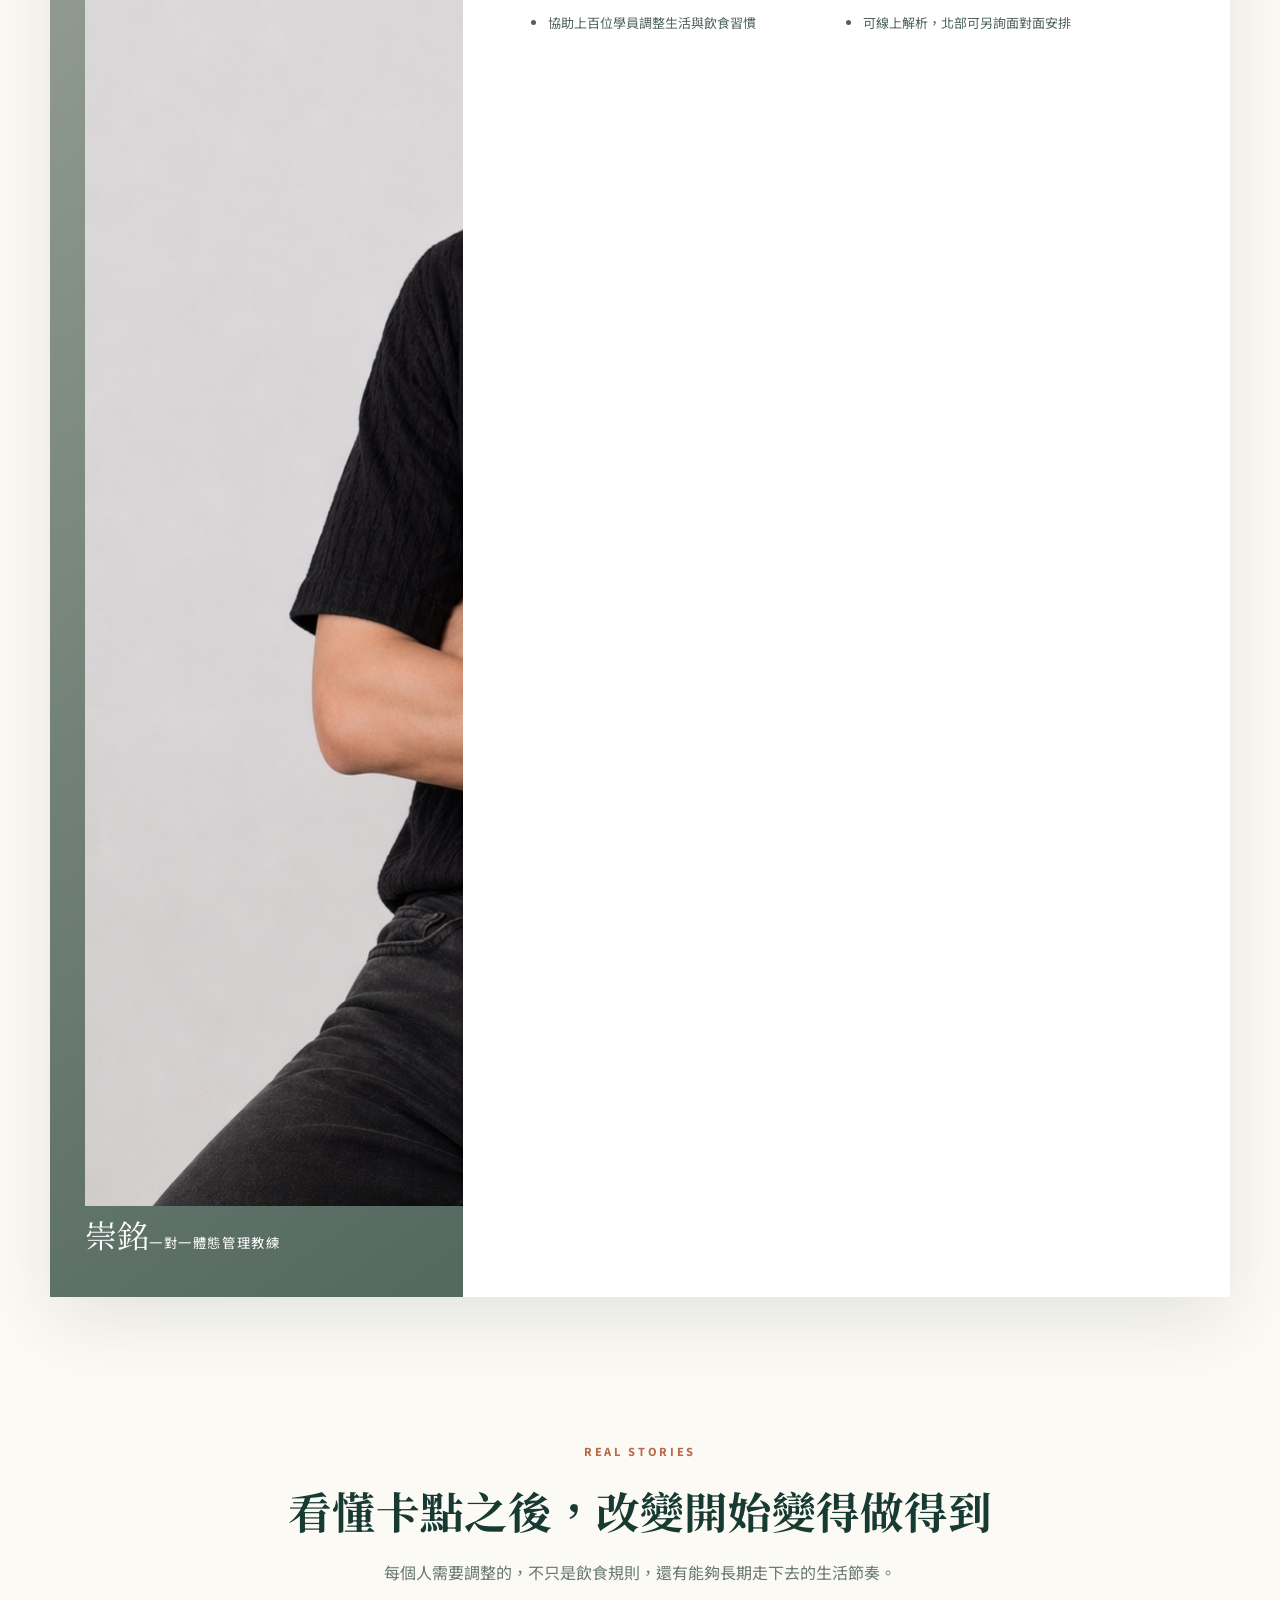
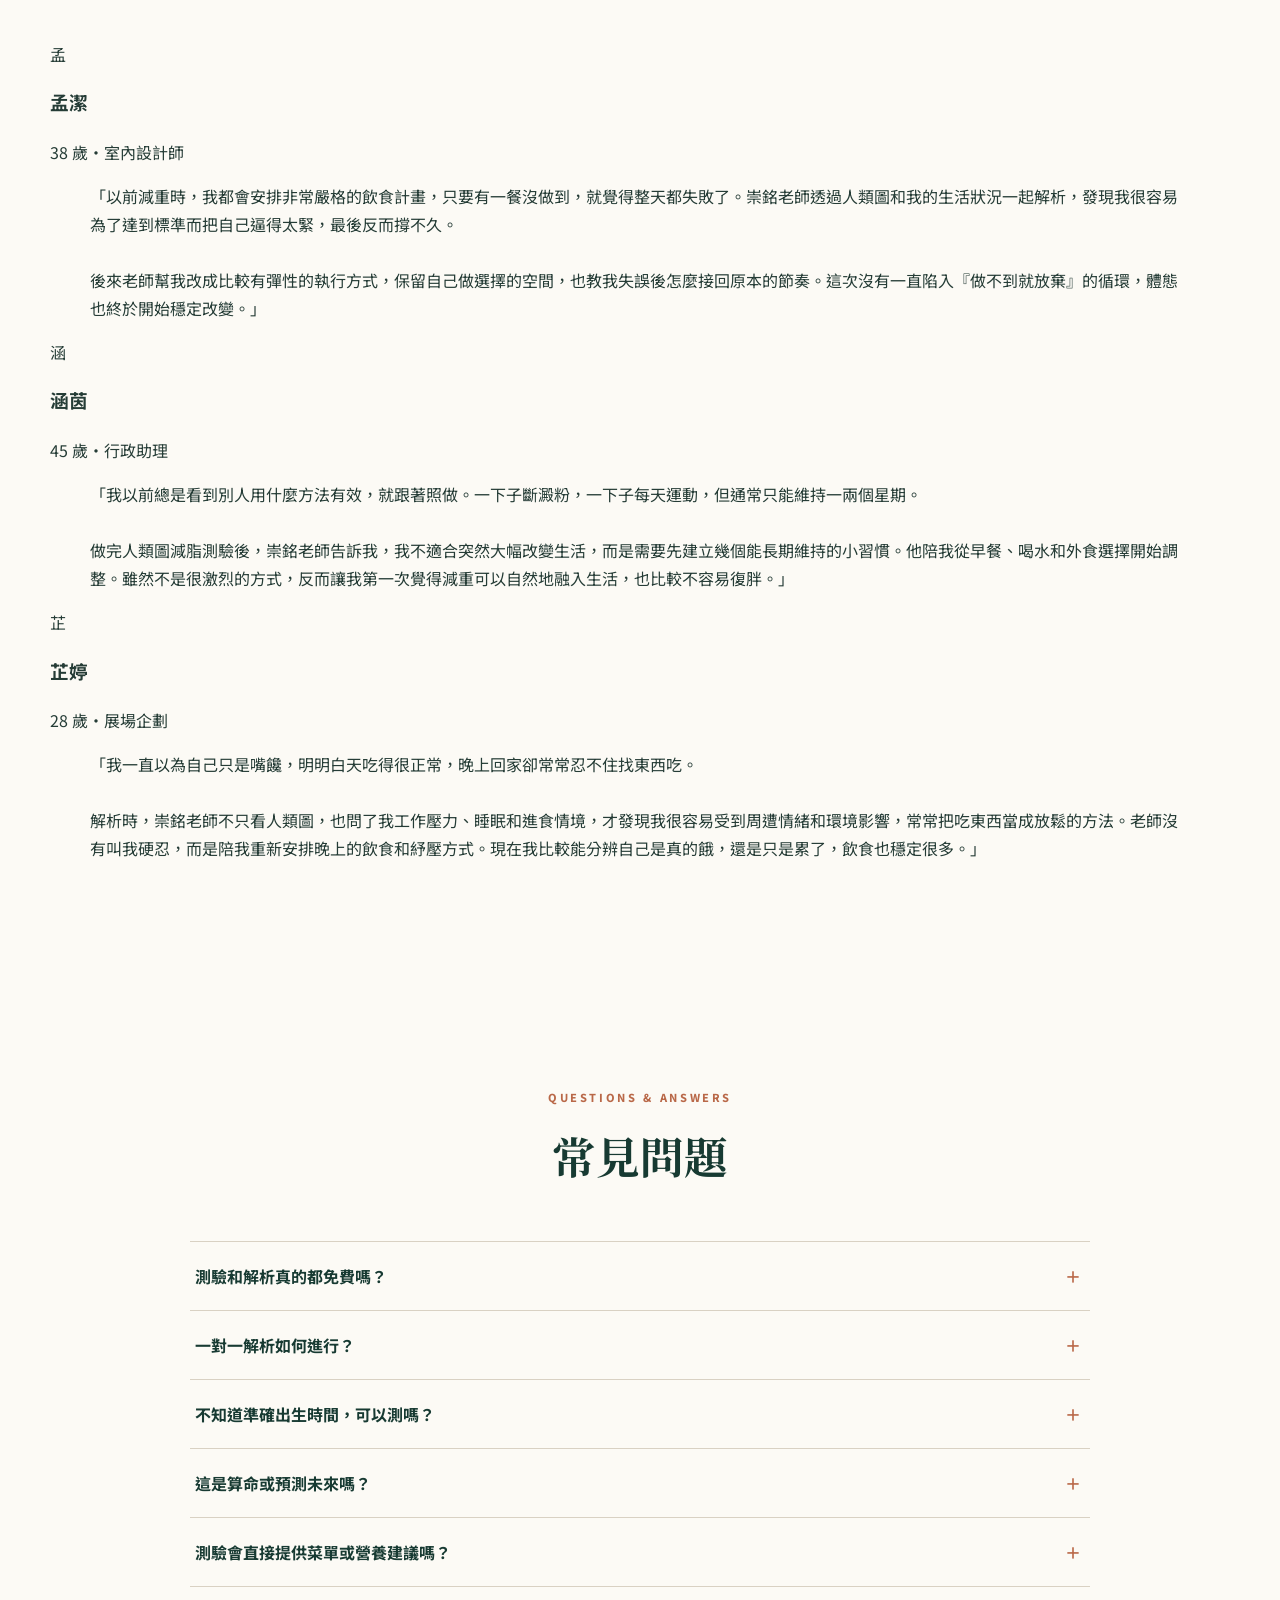
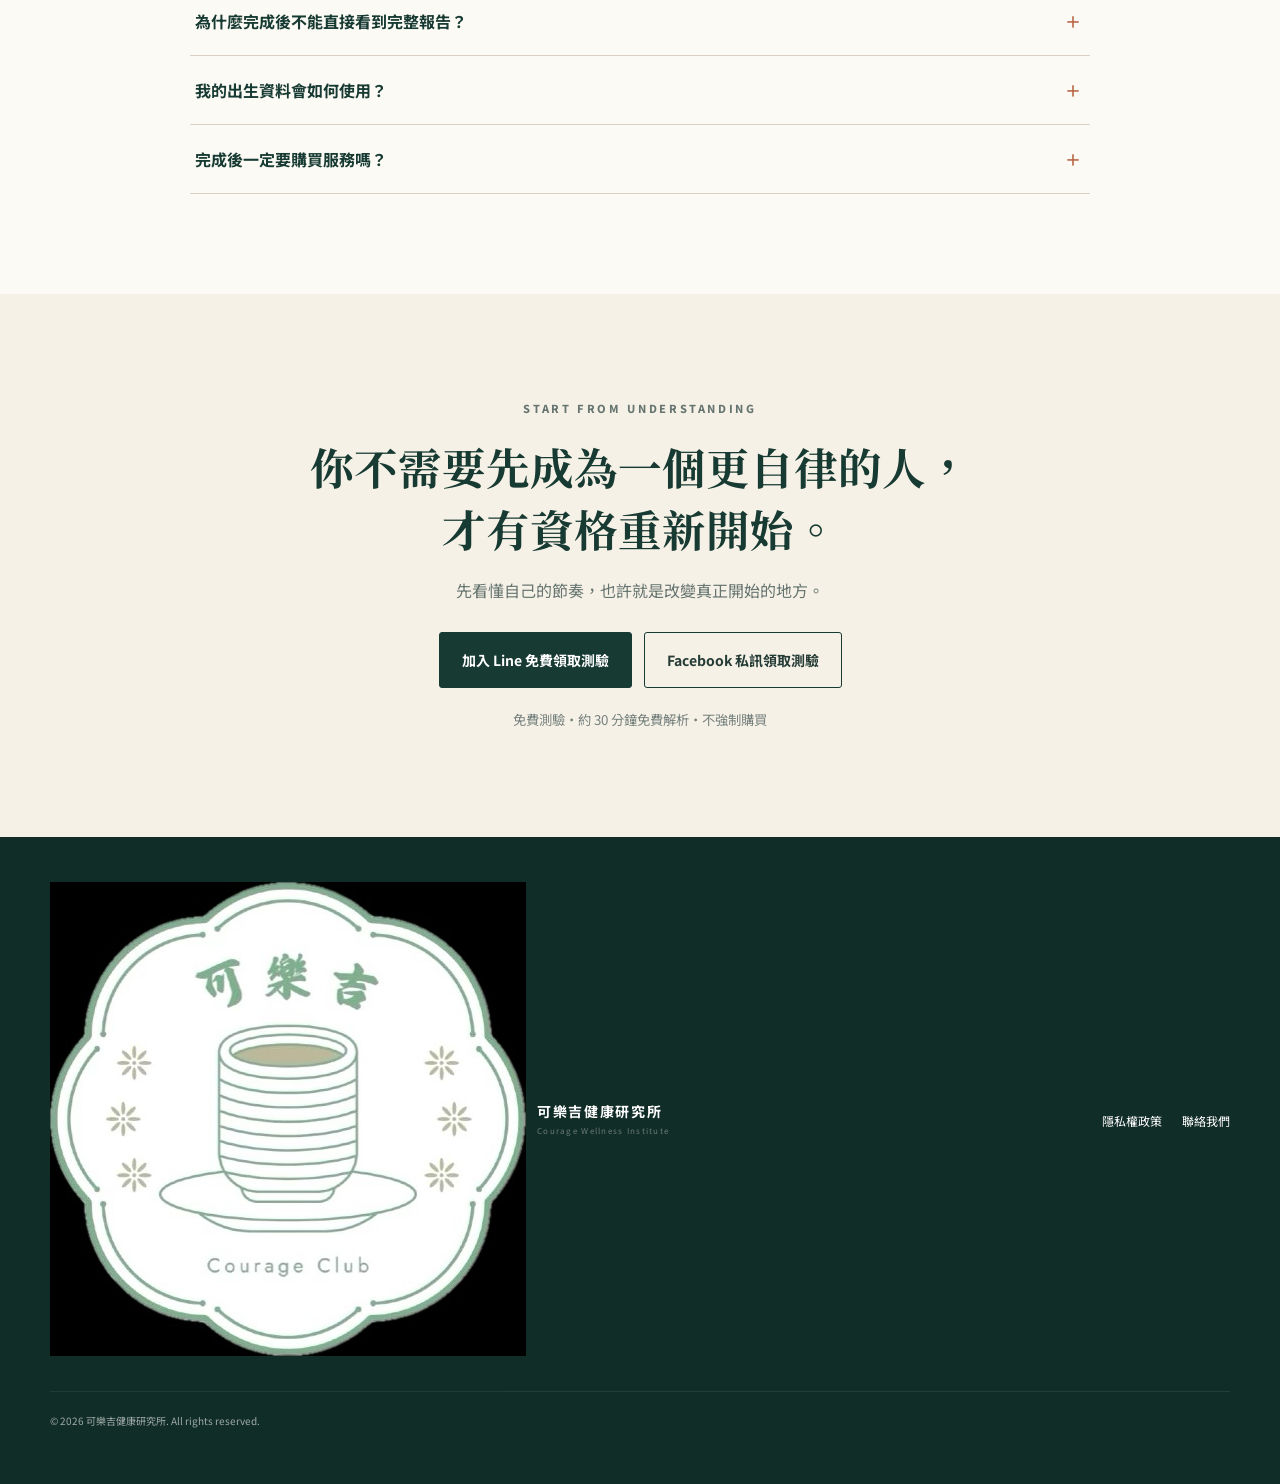
==== commit 22e39efd: "更新實際報告、教練照片、品牌 Logo 與學員見證" ====
--- a/index.html
+++ b/index.html
@@ -23,7 +23,7 @@
   <noscript><img height="1" width="1" style="display:none" alt="" src="https://www.facebook.com/tr?id=30882275768084804&ev=PageView&noscript=1"></noscript>
   <header class="site-header">
     <a class="brand" href="#top" aria-label="回到首頁">
-      <span class="brand-mark">C</span><span><b>可樂吉健康研究所</b><small>Courage Wellness Institute</small></span>
+      <img class="brand-logo" src="assets/courage-logo.svg" alt="可樂吉健康研究所 Logo"><span><b>可樂吉健康研究所</b><small>Courage Wellness Institute</small></span>
     </a>
     <nav aria-label="主要導覽"><a href="#about">測驗內容</a><a href="#process">解析流程</a><a href="#faq">常見問題</a></nav>
     <a class="mini-cta track-lead" href="https://line.me/R/ti/p/%40572gyirr" target="_blank" rel="noopener" data-channel="line-header">免費領取測驗</a>
@@ -42,16 +42,14 @@
         </div>
         <p class="fine">測驗與約 30 分鐘解析皆完全免費，不需綁定付費方案。</p>
       </div>
-      <div class="blueprint reveal" aria-label="人類圖與行為分析示意圖">
-        <div class="blueprint-label">你的行動使用說明書 <span>ANALYZING</span></div>
-        <div class="float-card fc1"><small>ENERGY TYPE</small><b>能量類型</b><span>自然的行動方式</span></div>
-        <div class="float-card fc2"><small>AUTHORITY</small><b>決策方式</b><span>重要決定的節奏</span></div>
-        <div class="float-card fc3"><small>BEHAVIOR</small><b>真實行為</b><span>目前的生活狀態</span></div>
-        <div class="bodygraph" aria-hidden="true">
-          <i class="head"></i><i class="ajna"></i><i class="throat"></i><i class="gcenter"></i><i class="heart"></i><i class="spleen"></i><i class="solar"></i><i class="sacral"></i><i class="root"></i>
-          <svg viewBox="0 0 220 410"><path d="M110 47V82M110 111V145M110 191V230M110 275V337M58 167L98 168M122 168L165 198M55 204L99 254M121 253L168 234M57 240L98 349M163 239L121 349M137 167L153 166"/></svg>
+      <div class="report-hero reveal" aria-label="實際測驗產出的人類圖報告">
+        <div class="report-window">
+          <div class="report-window-head"><span>實際報告畫面</span><small>HUMAN DESIGN REPORT</small></div>
+          <img src="assets/human-design-report.svg" alt="人類圖減脂行動測驗實際產出的人類圖報告" width="864" height="1536">
         </div>
-        <div class="analysis-strip"><span style="--v:72%">啟動</span><span style="--v:61%">穩定</span><span style="--v:84%">彈性</span></div>
+        <div class="report-tag tag-one"><small>TYPE</small><b>能量類型</b></div>
+        <div class="report-tag tag-two"><small>AUTHORITY</small><b>內在權威</b></div>
+        <div class="report-tag tag-three"><small>PROFILE</small><b>人生角色</b></div>
       </div>
     </section>
 
@@ -68,11 +66,12 @@
 
     <section id="about" class="about-section">
       <div class="section-shell split">
-        <div class="diagram-panel reveal">
-          <p class="panel-kicker">YOUR BODYGRAPH</p>
-          <div class="bodygraph large" aria-hidden="true"><i class="head"></i><i class="ajna"></i><i class="throat"></i><i class="gcenter"></i><i class="heart"></i><i class="spleen"></i><i class="solar"></i><i class="sacral"></i><i class="root"></i><svg viewBox="0 0 220 410"><path d="M110 47V82M110 111V145M110 191V230M110 275V337M58 167L98 168M122 168L165 198M55 204L99 254M121 253L168 234M57 240L98 349M163 239L121 349M137 167L153 166"/></svg></div>
-          <span class="annotation a1">TYPE / 能量類型</span><span class="annotation a2">AUTHORITY / 內在權威</span><span class="annotation a3">CENTERS / 能量中心</span>
-        </div>
+        <figure class="actual-report-card reveal">
+          <div class="actual-report-frame">
+            <img src="assets/behavior-report.svg" alt="六大行為輪廓、執行偏好、減脂阻力風險與行動優先順序的實際報告畫面" width="864" height="1536" loading="lazy">
+          </div>
+          <figcaption><b>實際測驗產出</b><span>六大行為輪廓・執行偏好・阻力風險・行動優先順序</span></figcaption>
+        </figure>
         <div class="about-copy reveal"><p class="eyebrow">READ YOUR BLUEPRINT</p><h2>一張人類圖，<br>可以看見什麼？</h2><p>人類圖提供一套觀察自己的語言。它不替你決定人生，而是幫助我們理解你在行動、決策與承受壓力時，可能比較自然的運作方式。</p>
           <ul class="feature-list"><li><b>能量類型</b><span>比較自然的行動與能量運作方式</span></li><li><b>策略</b><span>面對機會時比較少阻力的互動方式</span></li><li><b>內在權威</b><span>做重要決定時可參考的內在訊號</span></li><li><b>人生角色</b><span>如何學習、試驗及與他人互動</span></li><li><b>中心、通道與閘門</b><span>穩定特質與容易受環境影響之處</span></li></ul>
           <p class="disclaimer">人類圖是一種自我探索工具，不是醫療診斷，也不會直接決定你該吃什麼或保證減脂成果。</p>
@@ -92,9 +91,25 @@
 
     <section class="human-section"><div class="section-shell human-grid"><div class="human-copy reveal"><p class="eyebrow">WHY HUMAN INTERPRETATION</p><h2>同一種類型，也不代表<br>適合同一套減脂方法。</h2><p>工作壓力、家庭安排與過去的減脂經驗，都可能讓人類圖結構與現在的行為呈現不同結果。</p><p>這份測驗不會只丟給你一張複雜圖表。崇銘老師會透過一對一對話，把結果放回你的生活，找出真正值得先調整的地方。</p></div><div class="quote-card reveal"><span>“</span><blockquote>我不希望再用「你就是不夠自律」解釋每一次減脂失敗。</blockquote><p>很多人不是不知道方法，而是那套方法很難融入他的生活。</p></div></div></section>
 
-    <section class="coach section-shell"><div class="coach-card reveal"><div class="coach-portrait"><span>崇銘</span><small>一對一體態管理教練</small></div><div class="coach-copy"><p class="eyebrow">MEET YOUR COACH</p><h2>陪你看懂自己，也陪你找到做得下去的方法</h2><p>我是崇銘，一位專注於飲食執行與體態管理的一對一教練。這三年陪伴過上百位學員，我發現很多人不是不知道怎麼吃，而是現有方法沒有真正考慮他的工作節奏、壓力反應與生活狀態。</p><ul><li>三年一對一體態管理與飲食執行經驗</li><li>協助上百位學員調整生活與飲食習慣</li><li>熟悉外食、工作忙碌與反覆減脂情境</li><li>可線上解析，北部可另詢面對面安排</li></ul></div></div></section>
+    <section class="coach section-shell"><div class="coach-card reveal"><div class="coach-portrait"><img src="assets/coach-chungming.svg" alt="可樂吉健康研究所崇銘老師" width="1022" height="1536" loading="lazy"><div class="coach-caption"><span>崇銘</span><small>一對一體態管理教練</small></div></div><div class="coach-copy"><p class="eyebrow">MEET YOUR COACH</p><h2>陪你看懂自己，也陪你找到做得下去的方法</h2><p>我是崇銘，一位專注於飲食執行與體態管理的一對一教練。這三年陪伴過上百位學員，我發現很多人不是不知道怎麼吃，而是現有方法沒有真正考慮他的工作節奏、壓力反應與生活狀態。</p><ul><li>三年一對一體態管理與飲食執行經驗</li><li>協助上百位學員調整生活與飲食習慣</li><li>熟悉外食、工作忙碌與反覆減脂情境</li><li>可線上解析，北部可另詢面對面安排</li></ul></div></div></section>
 
-    <section class="testimonials section-shell"><div class="section-heading reveal"><p class="eyebrow">VOICES</p><h2>有人陪你理解，改變才有機會真正開始</h2><p class="sample-label">以下為版面示意回饋，正式公開前將替換為真實學員內容</p></div><div class="card-grid three"><blockquote class="testimonial reveal">「原本我以為自己就是不夠自律，解析後才發現，我真正需要的是更明確的回饋與陪伴。」<small>示意回饋</small></blockquote><blockquote class="testimonial reveal">「以前一次沒做到就會全部放棄，這次不是叫我更嚴格，而是先教我怎麼回到節奏。」<small>示意回饋</small></blockquote><blockquote class="testimonial reveal">「老師不是只解釋圖上的名詞，而是真的會問我的工作、作息和飲食狀況。」<small>示意回饋</small></blockquote></div></section>
+    <section class="testimonials section-shell">
+      <div class="section-heading reveal"><p class="eyebrow">REAL STORIES</p><h2>看懂卡點之後，改變開始變得做得到</h2><p>每個人需要調整的，不只是飲食規則，還有能夠長期走下去的生活節奏。</p></div>
+      <div class="testimonial-list">
+        <article class="story-card reveal">
+          <header><span class="story-initial">孟</span><div><h3>孟潔</h3><p>38 歲・室內設計師</p></div></header>
+          <blockquote>「以前減重時，我都會安排非常嚴格的飲食計畫，只要有一餐沒做到，就覺得整天都失敗了。崇銘老師透過人類圖和我的生活狀況一起解析，發現我很容易為了達到標準而把自己逼得太緊，最後反而撐不久。<br><br>後來老師幫我改成比較有彈性的執行方式，保留自己做選擇的空間，也教我失誤後怎麼接回原本的節奏。這次沒有一直陷入『做不到就放棄』的循環，體態也終於開始穩定改變。」</blockquote>
+        </article>
+        <article class="story-card reveal">
+          <header><span class="story-initial">涵</span><div><h3>涵茵</h3><p>45 歲・行政助理</p></div></header>
+          <blockquote>「我以前總是看到別人用什麼方法有效，就跟著照做。一下子斷澱粉，一下子每天運動，但通常只能維持一兩個星期。<br><br>做完人類圖減脂測驗後，崇銘老師告訴我，我不適合突然大幅改變生活，而是需要先建立幾個能長期維持的小習慣。他陪我從早餐、喝水和外食選擇開始調整。雖然不是很激烈的方式，反而讓我第一次覺得減重可以自然地融入生活，也比較不容易復胖。」</blockquote>
+        </article>
+        <article class="story-card reveal">
+          <header><span class="story-initial">芷</span><div><h3>芷婷</h3><p>28 歲・展場企劃</p></div></header>
+          <blockquote>「我一直以為自己只是嘴饞，明明白天吃得很正常，晚上回家卻常常忍不住找東西吃。<br><br>解析時，崇銘老師不只看人類圖，也問了我工作壓力、睡眠和進食情境，才發現我很容易受到周遭情緒和環境影響，常常把吃東西當成放鬆的方法。老師沒有叫我硬忍，而是陪我重新安排晚上的飲食和紓壓方式。現在我比較能分辨自己是真的餓，還是只是累了，飲食也穩定很多。」</blockquote>
+        </article>
+      </div>
+    </section>
 
     <section id="faq" class="faq section-shell"><div class="section-heading reveal"><p class="eyebrow">QUESTIONS & ANSWERS</p><h2>常見問題</h2></div><div class="faq-list">
       <details><summary>測驗和解析真的都免費嗎？</summary><p>是。測驗與約 30 分鐘的一對一解析都免費，也不需要綁定或購買付費方案。</p></details>
@@ -109,7 +124,7 @@
 
     <section class="final-cta"><div class="section-shell reveal"><p class="eyebrow">START FROM UNDERSTANDING</p><h2>你不需要先成為一個更自律的人，<br>才有資格重新開始。</h2><p>先看懂自己的節奏，也許就是改變真正開始的地方。</p><div class="cta-row centered"><a class="button primary track-lead" href="https://line.me/R/ti/p/%40572gyirr" target="_blank" rel="noopener" data-channel="line-final">加入 Line 免費領取測驗</a><a class="button secondary track-lead" href="https://www.facebook.com/couragewellnessinstitute" target="_blank" rel="noopener" data-channel="facebook-final">Facebook 私訊領取測驗</a></div><small>免費測驗・約 30 分鐘免費解析・不強制購買</small></div></section>
   </main>
-  <footer><div class="section-shell"><div class="brand footer-brand"><span class="brand-mark">C</span><span><b>可樂吉健康研究所</b><small>Courage Wellness Institute</small></span></div><div><a href="privacy.html">隱私權政策</a><a href="mailto:b9622024@gmail.com">聯絡我們</a></div><p>© 2026 可樂吉健康研究所. All rights reserved.</p></div></footer>
+  <footer><div class="section-shell"><div class="brand footer-brand"><img class="brand-logo" src="assets/courage-logo.svg" alt="可樂吉健康研究所 Logo"><span><b>可樂吉健康研究所</b><small>Courage Wellness Institute</small></span></div><div><a href="privacy.html">隱私權政策</a><a href="mailto:b9622024@gmail.com">聯絡我們</a></div><p>© 2026 可樂吉健康研究所. All rights reserved.</p></div></footer>
   <script src="script.js" defer></script>
 </body>
 </html>
--- a/styles.css
+++ b/styles.css
@@ -0,0 +1,3 @@
+:root{--ink:#173a32;--ink2:#284c43;--paper:#f6f1e7;--cream:#fcfaf5;--clay:#b96848;--gold:#c7a86a;--blue:#76929a;--line:#d9d1c3;--white:#fff;--shadow:0 24px 70px rgba(32,55,47,.11)}*{box-sizing:border-box}html{scroll-behavior:smooth}body{margin:0;color:#253c36;background:var(--cream);font-family:"Noto Sans TC",sans-serif;line-height:1.75}a{color:inherit;text-decoration:none}.section-shell{width:min(1180px,calc(100% - 48px));margin:auto}.site-header{height:78px;padding:0 max(24px,calc((100% - 1180px)/2));display:flex;align-items:center;gap:42px;position:sticky;top:0;z-index:20;background:rgba(252,250,245,.9);backdrop-filter:blur(15px);border-bottom:1px solid rgba(23,58,50,.08)}.brand{display:flex;align-items:center;gap:11px;margin-right:auto}.brand-mark{width:39px;height:39px;border:1px solid var(--ink);display:grid;place-items:center;border-radius:50%;font-family:serif;font-size:24px}.brand b,.brand small{display:block}.brand b{font-size:14px;letter-spacing:.12em}.brand small{font-size:8px;letter-spacing:.16em;color:#6b7b76}.site-header nav{display:flex;gap:30px;font-size:13px;font-weight:600}.site-header nav a:hover{color:var(--clay)}.mini-cta{background:var(--ink);color:white;padding:11px 19px;border-radius:3px;font-size:13px;font-weight:700}.hero{min-height:720px;padding:85px 0 90px;display:grid;grid-template-columns:1.05fr .95fr;gap:70px;align-items:center}.eyebrow{font-size:11px;letter-spacing:.24em;font-weight:800;color:var(--clay);margin:0 0 18px}.hero h1,.section-heading h2,.about-copy h2,.human-copy h2,.coach-copy h2,.final-cta h2{font-family:"Noto Serif TC",serif;line-height:1.42;color:var(--ink);margin:0}.hero h1{font-size:clamp(38px,4.1vw,59px);letter-spacing:-.03em}.hero h1 em{display:block;color:var(--clay);font-style:normal}.lead{font-size:18px;max-width:630px;margin:28px 0;color:#53655f}.chips{display:flex;gap:9px;flex-wrap:wrap;margin:24px 0}.chips span{border:1px solid var(--line);padding:6px 12px;border-radius:50px;font-size:12px;background:white}.cta-row{display:flex;gap:12px;margin-top:28px;flex-wrap:wrap}.button{padding:15px 22px;border:1px solid var(--ink);font-weight:700;font-size:14px;border-radius:3px;display:inline-flex;justify-content:center;transition:.2s}.button:hover{transform:translateY(-2px);box-shadow:0 8px 25px rgba(23,58,50,.15)}.button.primary{color:white;background:var(--ink)}.button.secondary{background:transparent}.fine{font-size:12px;color:#71807b}.blueprint{height:545px;background:var(--paper);border:1px solid #ded5c6;position:relative;box-shadow:var(--shadow);overflow:hidden}.blueprint:before{content:"";position:absolute;inset:0;background-image:linear-gradient(rgba(23,58,50,.045) 1px,transparent 1px),linear-gradient(90deg,rgba(23,58,50,.045) 1px,transparent 1px);background-size:24px 24px}.blueprint-label{position:absolute;top:20px;left:24px;right:24px;font-size:11px;font-weight:700;letter-spacing:.1em;border-bottom:1px solid var(--line);padding-bottom:12px}.blueprint-label span{float:right;color:var(--clay);font-size:9px}.bodygraph{position:absolute;width:220px;height:410px;left:50%;top:52%;transform:translate(-50%,-50%)}.bodygraph i{position:absolute;display:block;border:2px solid var(--ink);background:#eee5d5;z-index:2}.bodygraph .head{width:52px;height:45px;left:84px;top:8px;clip-path:polygon(50% 0,100% 100%,0 100%);background:#d4aa55}.bodygraph .ajna{width:52px;height:45px;left:84px;top:72px;clip-path:polygon(0 0,100% 0,50% 100%);background:#9b8275}.bodygraph .throat{width:50px;height:50px;left:85px;top:137px;background:#7d999a}.bodygraph .gcenter{width:51px;height:51px;left:85px;top:228px;transform:rotate(45deg);background:#c6ad70}.bodygraph .heart{width:32px;height:27px;left:136px;top:155px;clip-path:polygon(0 0,100% 40%,30% 100%);background:#b65f46}.bodygraph .spleen{width:54px;height:68px;left:26px;top:169px;clip-path:polygon(0 0,100% 50%,0 100%);background:#9d9a6d}.bodygraph .solar{width:54px;height:70px;right:25px;top:199px;clip-path:polygon(100% 0,0 50%,100% 100%);background:#d6905a}.bodygraph .sacral{width:52px;height:52px;left:84px;top:295px;background:#b86949}.bodygraph .root{width:62px;height:53px;left:79px;top:357px;clip-path:polygon(0 0,100% 0,50% 100%);background:#8f765e}.bodygraph svg{position:absolute;inset:0;width:100%;height:100%;z-index:1}.bodygraph path{fill:none;stroke:var(--ink);stroke-width:3}.float-card{position:absolute;background:rgba(255,255,255,.92);border:1px solid var(--line);padding:10px 13px;z-index:3;box-shadow:0 8px 24px rgba(31,57,49,.08)}.float-card small,.float-card b,.float-card span{display:block}.float-card small{font-size:8px;letter-spacing:.13em;color:var(--clay)}.float-card b{font-size:13px}.float-card span{font-size:10px;color:#78857f}.fc1{left:20px;top:100px}.fc2{right:18px;top:155px}.fc3{left:24px;bottom:77px}.analysis-strip{position:absolute;bottom:22px;right:22px;display:flex;gap:13px;align-items:end}.analysis-strip span{font-size:9px;display:grid;align-content:end;width:26px;height:var(--v);min-height:35px;max-height:70px;border-top:3px solid var(--clay);background:rgba(185,104,72,.12)}.pain{padding:110px 0}.section-heading{text-align:center;max-width:800px;margin:0 auto 54px}.section-heading h2,.about-copy h2,.human-copy h2,.coach-copy h2,.final-cta h2{font-size:clamp(30px,3.4vw,46px)}.section-heading>p:last-child{color:#697873;font-size:16px}.card-grid{display:grid;gap:16px}.card-grid.four{grid-template-columns:repeat(4,1fr)}.card-grid.three{grid-template-columns:repeat(3,1fr)}.pain-card{background:white;border:1px solid var(--line);padding:29px 25px;min-height:220px}.pain-card>b{font-size:11px;color:var(--clay);letter-spacing:.15em}.pain-card h3{font-size:18px;line-height:1.5;color:var(--ink);margin:30px 0 10px}.pain-card p{font-size:14px;color:#6c7975}.center-note{text-align:center;font-family:"Noto Serif TC",serif;font-size:20px;margin:48px auto 0}.center-note strong{color:var(--clay)}.about-section{background:var(--paper);padding:110px 0}.split{display:grid;grid-template-columns:.9fr 1.1fr;gap:90px;align-items:center}.diagram-panel{height:600px;background:#e9e2d5;border:1px solid #d4cab9;position:relative;overflow:hidden}.diagram-panel:before{content:"";position:absolute;inset:0;background:radial-gradient(circle at center,transparent 30%,rgba(23,58,50,.08));}.panel-kicker{position:absolute;top:22px;left:25px;font-size:10px;letter-spacing:.2em}.bodygraph.large{transform:translate(-50%,-50%) scale(1.18)}.annotation{position:absolute;font-size:9px;letter-spacing:.1em;background:var(--cream);padding:6px 9px;border-left:2px solid var(--clay)}.a1{top:135px;left:25px}.a2{top:245px;right:20px}.a3{bottom:105px;left:30px}.about-copy>p:not(.eyebrow):not(.disclaimer){color:#61716b}.feature-list{list-style:none;padding:0;margin:30px 0}.feature-list li{display:grid;grid-template-columns:145px 1fr;padding:13px 0;border-bottom:1px solid #d8cfc0}.feature-list b{color:var(--ink)}.feature-list span{font-size:14px;color:#64736e}.disclaimer{background:#e4dccd;padding:14px 17px;border-left:3px solid var(--clay);font-size:12px!important}.cross{padding:115px 0}.cross-flow{display:flex;align-items:center;justify-content:center;gap:19px;margin-bottom:38px}.source,.result{padding:22px 28px;border:1px solid var(--line);background:white;min-width:190px;display:grid}.source span{font-size:9px;color:var(--clay)}.source b,.result b{font-size:18px;color:var(--ink)}.source small,.result small{font-size:10px;color:#73807c}.result{background:var(--ink);color:white}.result b{color:white}.plus,.arrow{color:var(--clay);font-size:24px}.analysis-card{padding:31px;border-top:4px solid var(--ink);background:var(--paper)}.analysis-card span{font-size:10px;letter-spacing:.18em}.analysis-card h3{font-family:"Noto Serif TC";font-size:22px;color:var(--ink)}.analysis-card p{font-size:14px;color:#61706b}.partial{border-color:var(--gold)}.contrast{border-color:var(--clay)}.gain-section{background:var(--ink);padding:105px 0;color:white}.section-heading.light h2{color:white}.gain-grid{display:grid;grid-template-columns:repeat(3,1fr);border-top:1px solid rgba(255,255,255,.2);border-left:1px solid rgba(255,255,255,.2)}.gain-grid div{padding:36px;border-right:1px solid rgba(255,255,255,.2);border-bottom:1px solid rgba(255,255,255,.2);display:flex;gap:25px;align-items:start}.gain-grid b{color:#d3a27d;font-size:12px}.gain-grid span{font-family:"Noto Serif TC";font-size:18px}.process{padding:115px 0}.timeline{display:grid;grid-template-columns:repeat(4,1fr);list-style:none;padding:0;counter-reset:n}.timeline li{padding:0 28px;border-left:1px solid var(--line)}.timeline b{width:35px;height:35px;border-radius:50%;display:grid;place-items:center;background:var(--ink);color:white}.timeline h3{color:var(--ink);margin:20px 0 7px}.timeline p{color:#6d7b76;font-size:14px}.process-note{margin:60px auto 0;background:var(--paper);padding:23px;text-align:center;max-width:640px}.process-note span,.process-note b{display:block}.process-note span{font-size:10px;color:var(--clay);letter-spacing:.2em}.process-note p{margin:4px 0 0;font-size:12px}.human-section{padding:105px 0;background:#ece7dc}.human-grid{display:grid;grid-template-columns:1fr .8fr;gap:70px;align-items:center}.human-copy>p:not(.eyebrow){color:#5f706a}.quote-card{background:var(--clay);color:white;padding:48px}.quote-card>span{font:70px Georgia;line-height:.4}.quote-card blockquote{font-family:"Noto Serif TC";font-size:25px;line-height:1.75;margin:20px 0}.quote-card p{font-size:13px;opacity:.8}.coach{padding:115px 0}.coach-card{display:grid;grid-template-columns:.7fr 1.3fr;background:white;box-shadow:var(--shadow)}.coach-portrait{min-height:510px;background:linear-gradient(145deg,#9ea59a,#53685f);display:flex;flex-direction:column;justify-content:end;padding:35px;color:white;position:relative;overflow:hidden}.coach-portrait:before{content:"C";font-family:Georgia;font-size:340px;opacity:.09;position:absolute;right:-35px;top:-100px}.coach-portrait span{font-family:"Noto Serif TC";font-size:32px}.coach-portrait small{letter-spacing:.12em}.coach-copy{padding:65px}.coach-copy p{color:#66756f}.coach-copy ul{padding-left:20px;columns:2;font-size:13px;color:#4e635c}.coach-copy li{margin-bottom:12px}.testimonials{padding:30px 0 110px}.sample-label{font-size:12px!important;color:var(--clay)!important}.testimonial{margin:0;padding:30px;background:var(--paper);font-family:"Noto Serif TC";font-size:17px;line-height:1.9}.testimonial small{display:block;font-family:"Noto Sans TC";color:var(--clay);margin-top:18px;font-size:10px;letter-spacing:.15em}.faq{padding:100px 0;max-width:900px}.faq-list{border-top:1px solid var(--line)}details{border-bottom:1px solid var(--line);padding:20px 5px}summary{cursor:pointer;font-weight:700;color:var(--ink);list-style:none;position:relative;padding-right:30px}summary:after{content:"＋";position:absolute;right:4px;color:var(--clay)}details[open] summary:after{content:"−"}details p{font-size:14px;color:#63736d;margin:15px 0 3px}details a{text-decoration:underline}.final-cta{text-align:center;background:var(--paper);padding:105px 0}.final-cta p{color:#65746f}.centered{justify-content:center}.final-cta small{display:block;margin-top:20px;color:#75817d}footer{background:#112d27;color:white;padding:45px 0}footer .section-shell{display:grid;grid-template-columns:1fr auto;gap:25px;align-items:center}.footer-brand{color:white}.footer-brand .brand-mark{border-color:white}footer a{font-size:12px;margin-left:20px}footer p{grid-column:1/-1;border-top:1px solid rgba(255,255,255,.12);padding-top:20px;font-size:10px;opacity:.6}.reveal{opacity:0;transform:translateY(18px);transition:opacity .7s ease,transform .7s ease}.reveal.visible{opacity:1;transform:none}
+@media(max-width:900px){.site-header nav{display:none}.hero{grid-template-columns:1fr;padding-top:55px}.blueprint{max-width:600px;width:100%;margin:auto}.card-grid.four{grid-template-columns:repeat(2,1fr)}.split,.human-grid{grid-template-columns:1fr}.diagram-panel{max-width:520px;width:100%;margin:auto}.gain-grid{grid-template-columns:repeat(2,1fr)}.coach-card{grid-template-columns:1fr}.coach-portrait{min-height:300px}.coach-copy ul{columns:1}.timeline{grid-template-columns:repeat(2,1fr);gap:35px}.card-grid.three{grid-template-columns:1fr}}
+@media(max-width:600px){.section-shell{width:min(100% - 30px,1180px)}.site-header{height:68px;padding:0 15px}.brand b{font-size:12px}.brand small{display:none}.mini-cta{font-size:11px;padding:9px 12px}.hero{padding:48px 0 70px;gap:45px;min-height:0}.hero h1{font-size:36px}.lead{font-size:16px}.button{width:100%}.blueprint{height:500px}.float-card{transform:scale(.88)}.fc1{left:8px}.fc2{right:5px}.fc3{left:8px}.card-grid.four{grid-template-columns:1fr}.pain,.cross,.process,.coach,.faq{padding:78px 0}.about-section,.gain-section,.human-section,.final-cta{padding:78px 0}.section-heading{margin-bottom:38px}.section-heading h2,.about-copy h2,.human-copy h2,.coach-copy h2,.final-cta h2{font-size:30px}.center-note br{display:none}.split{gap:50px}.diagram-panel{height:540px}.feature-list li{grid-template-columns:1fr;gap:3px}.cross-flow{display:grid;grid-template-columns:1fr auto 1fr}.cross-flow .arrow{grid-column:1/-1;text-align:center;transform:rotate(90deg)}.cross-flow .result{grid-column:1/-1}.source{min-width:0;padding:16px}.gain-grid{grid-template-columns:1fr}.gain-grid div{padding:28px}.timeline{grid-template-columns:1fr}.timeline li{display:grid;grid-template-columns:45px 1fr}.timeline h3,.timeline p{margin:0}.timeline p{grid-column:2}.quote-card{padding:35px 27px}.coach-copy{padding:38px 25px}.testimonials{padding-bottom:75px}footer .section-shell{grid-template-columns:1fr}footer a{margin:0 18px 0 0}}
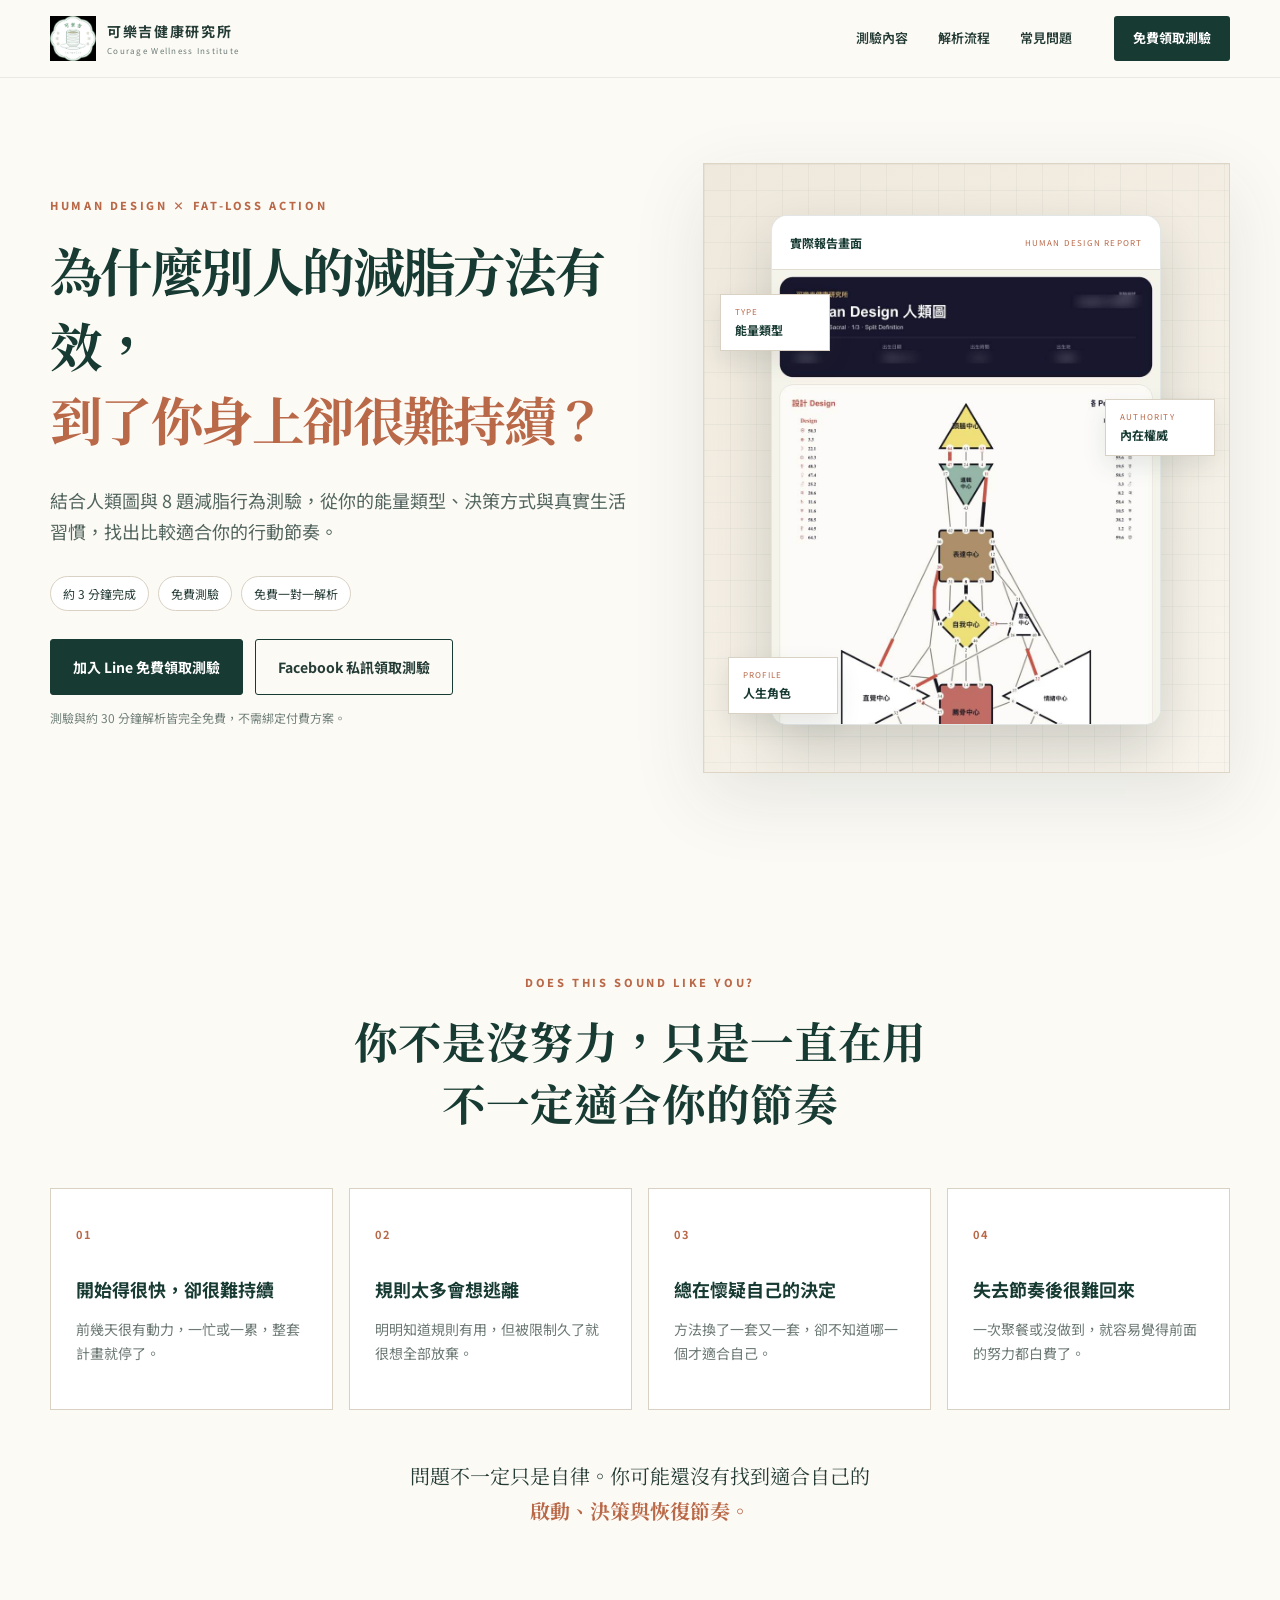
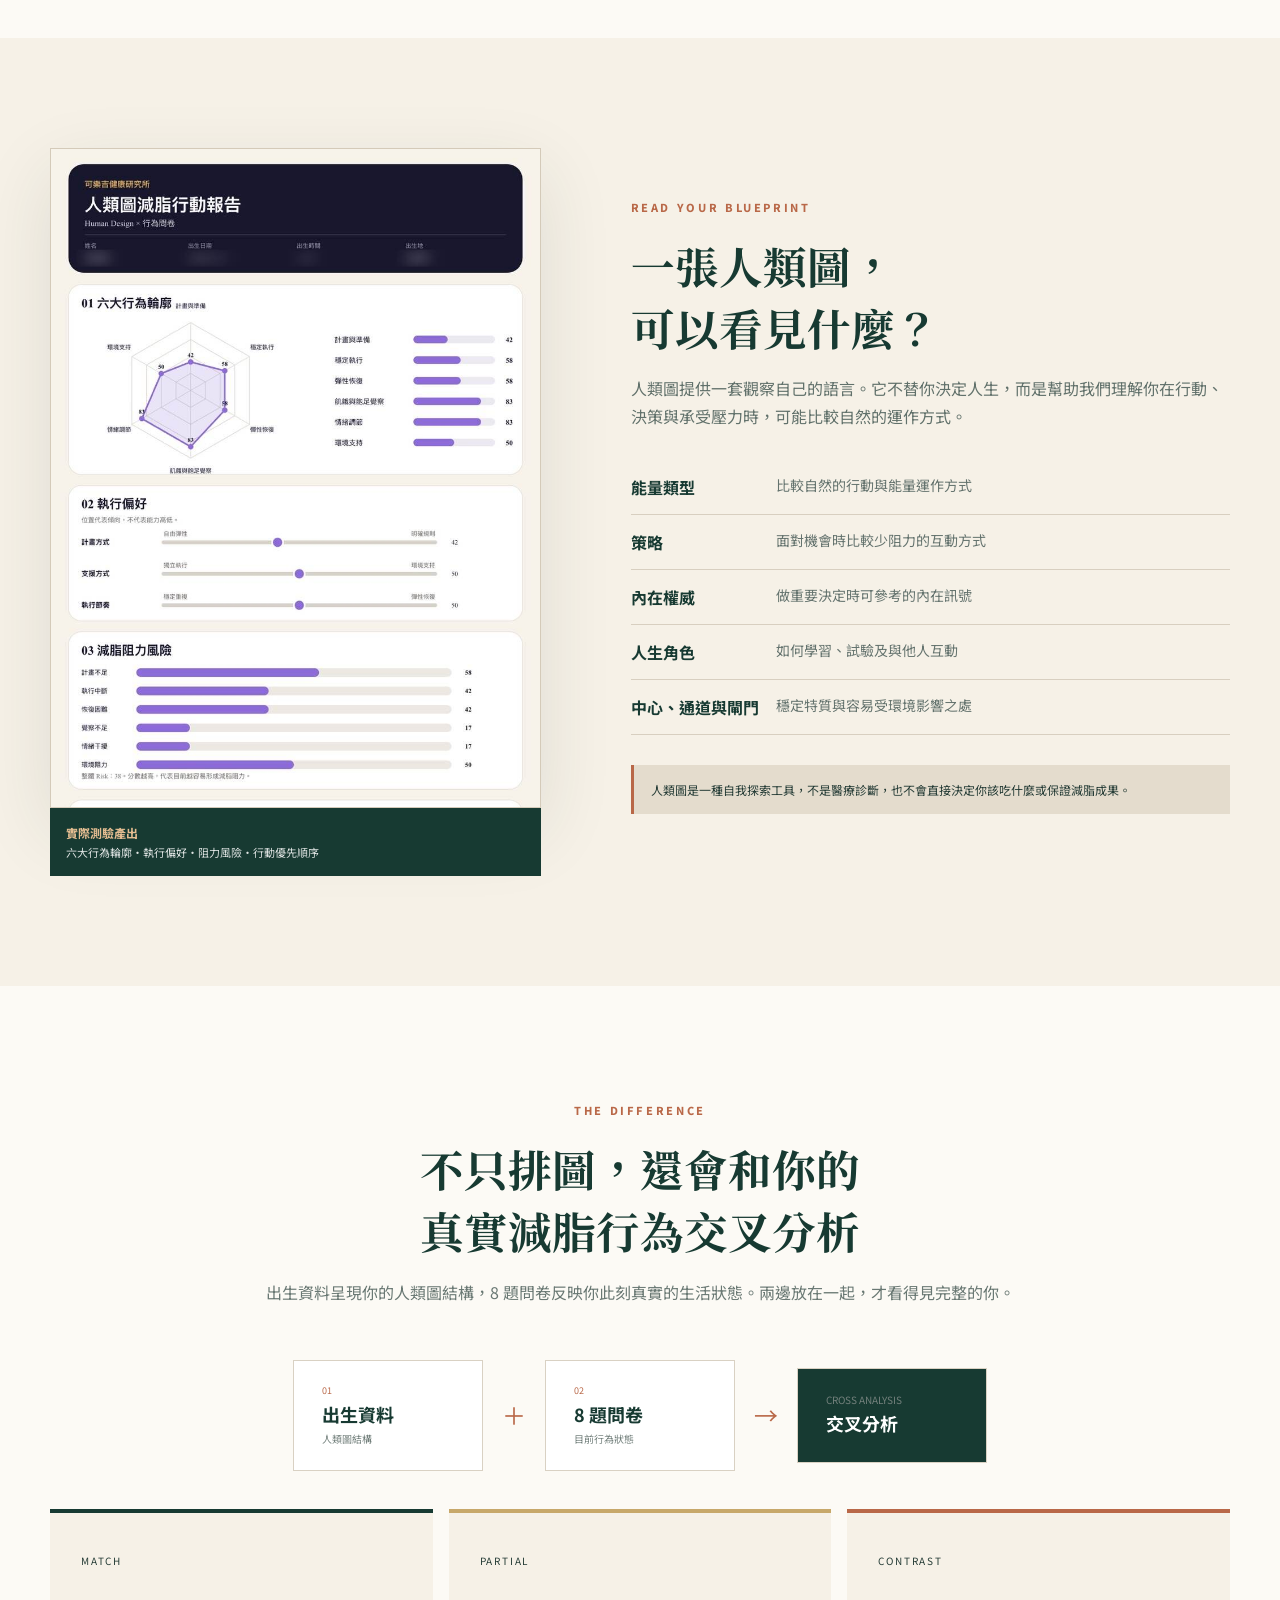
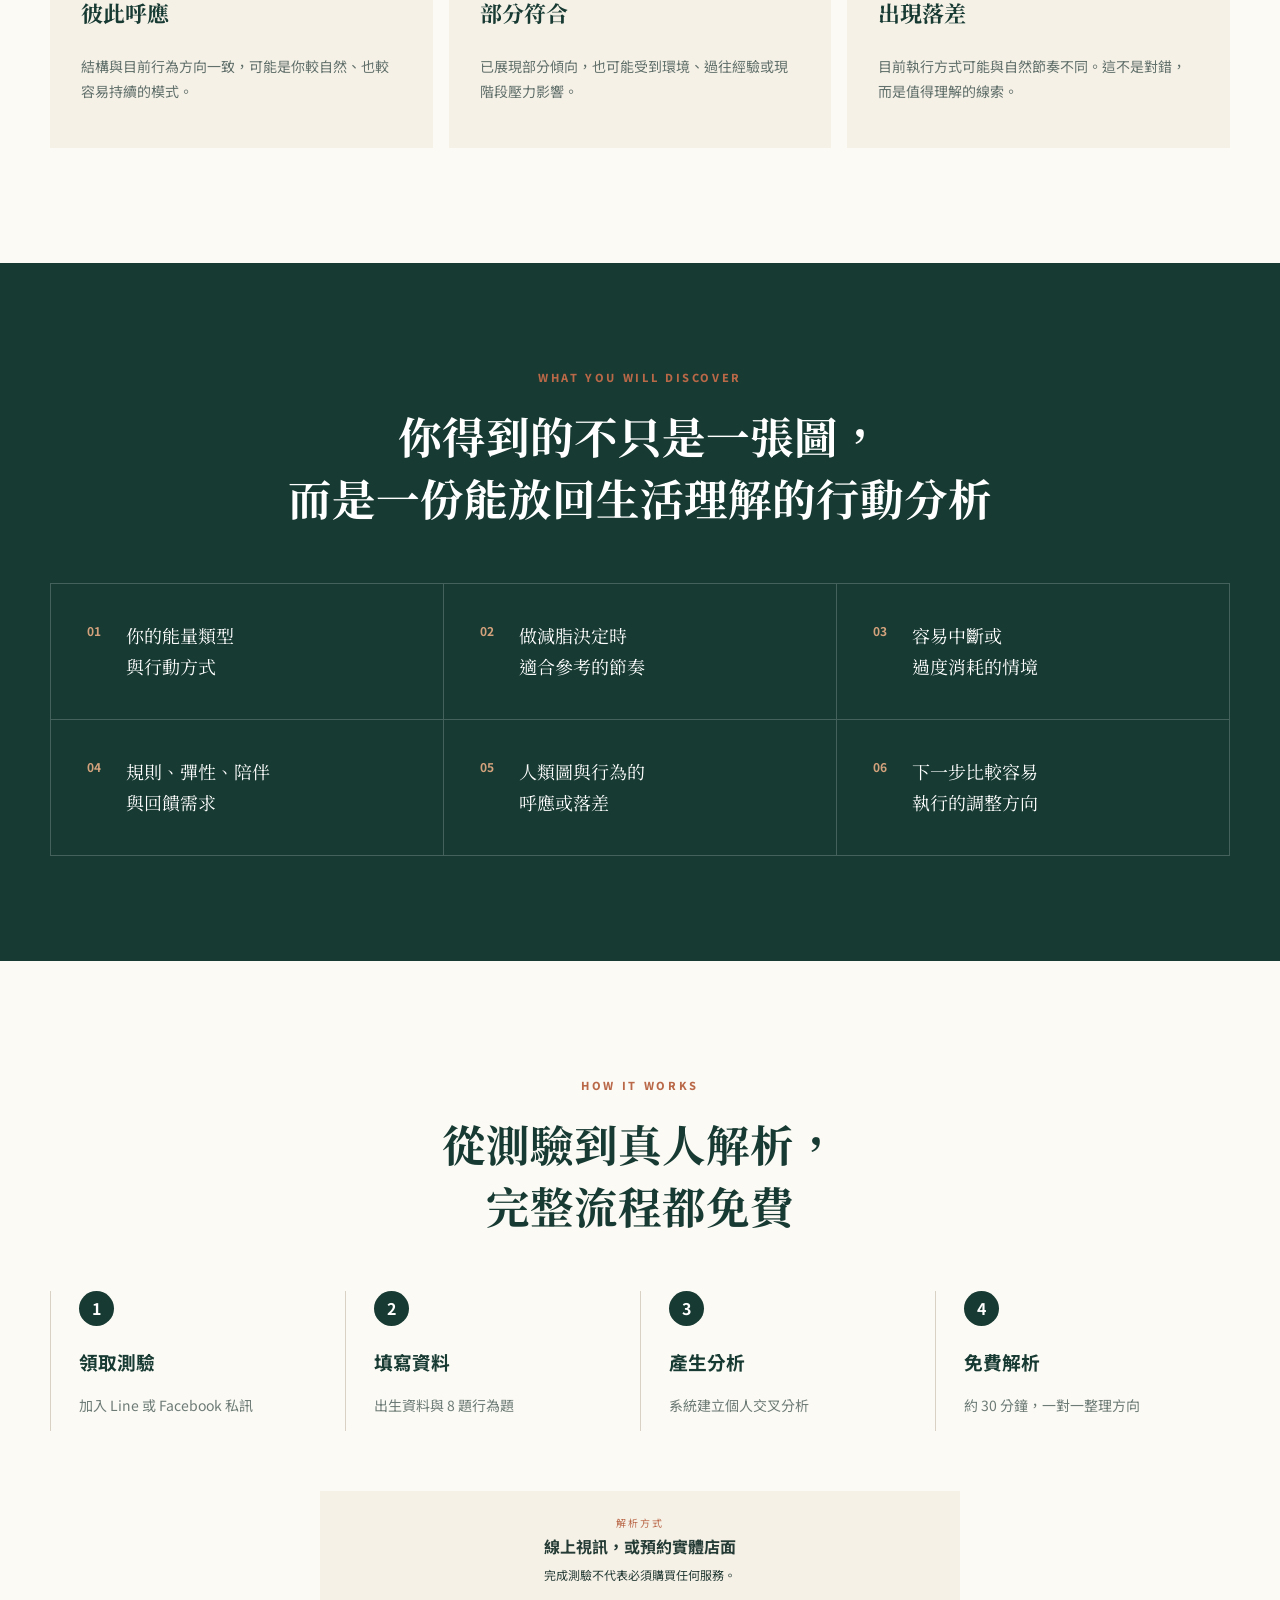
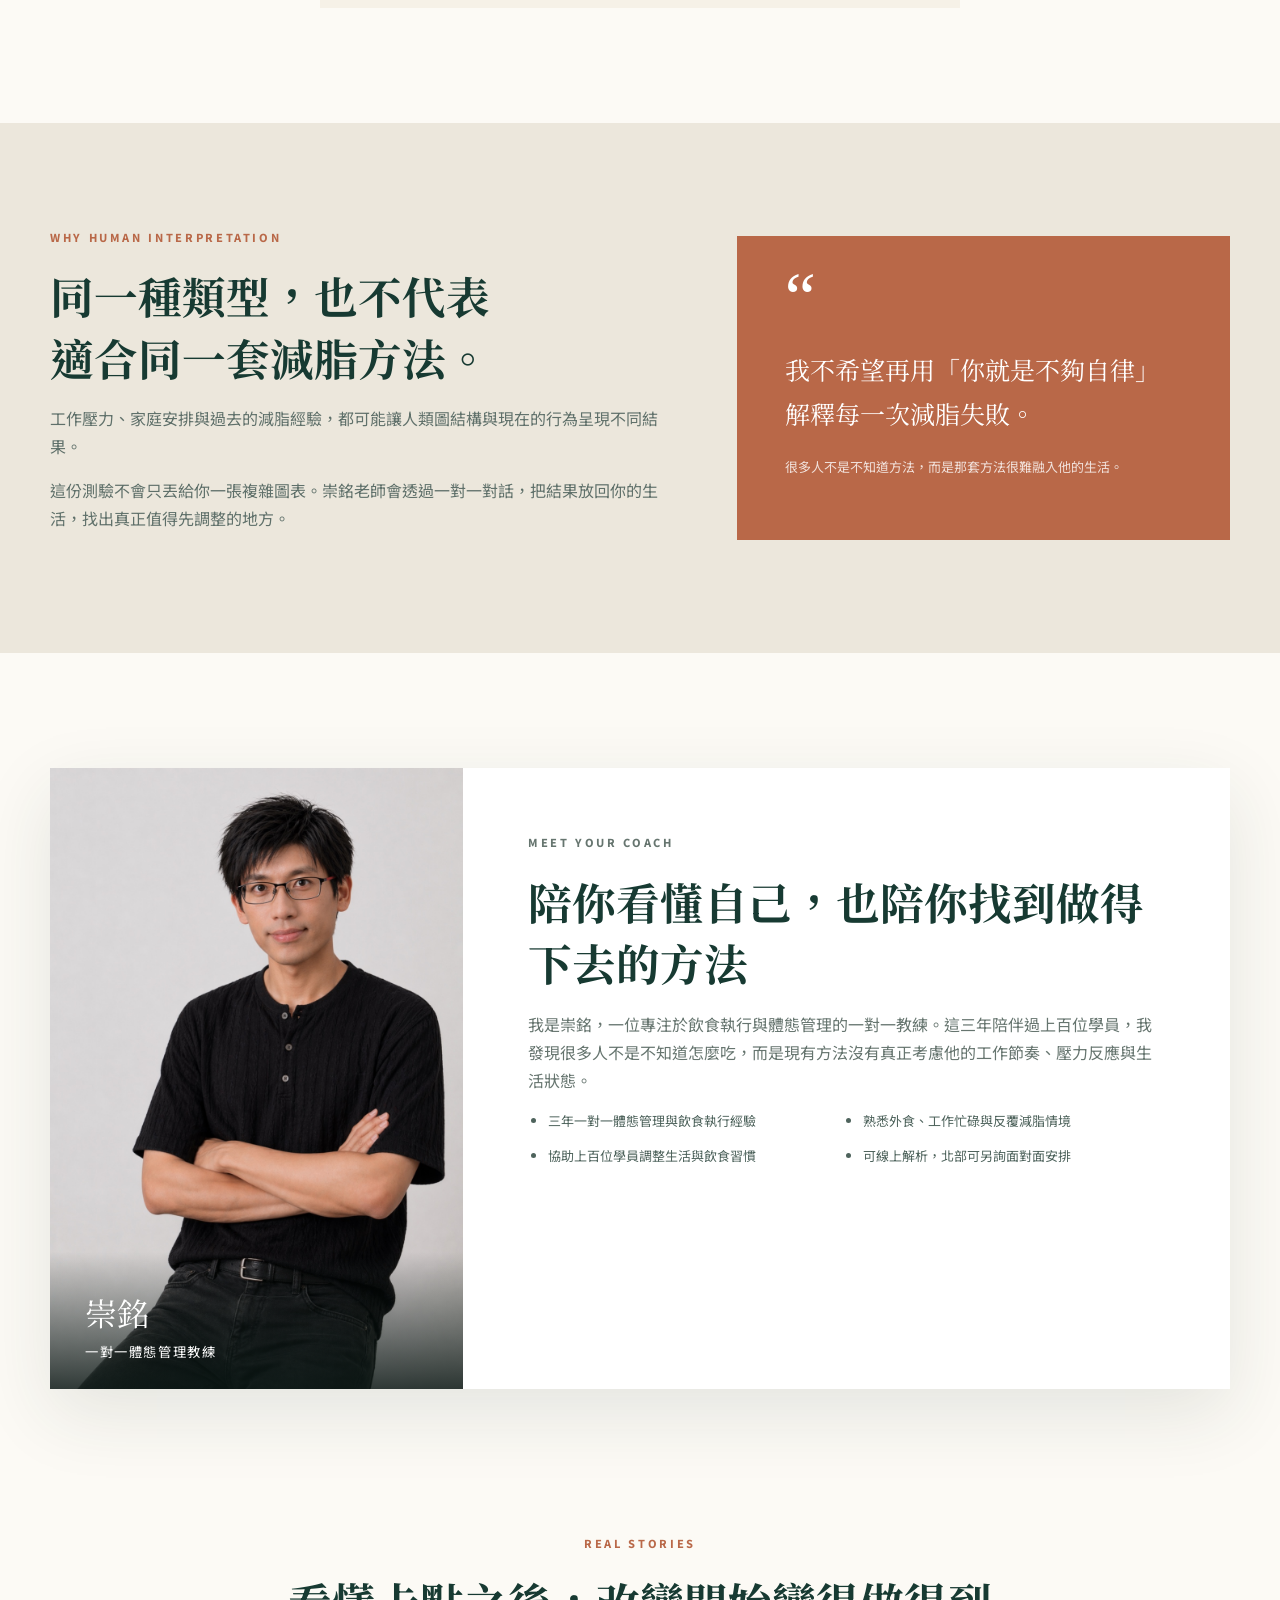
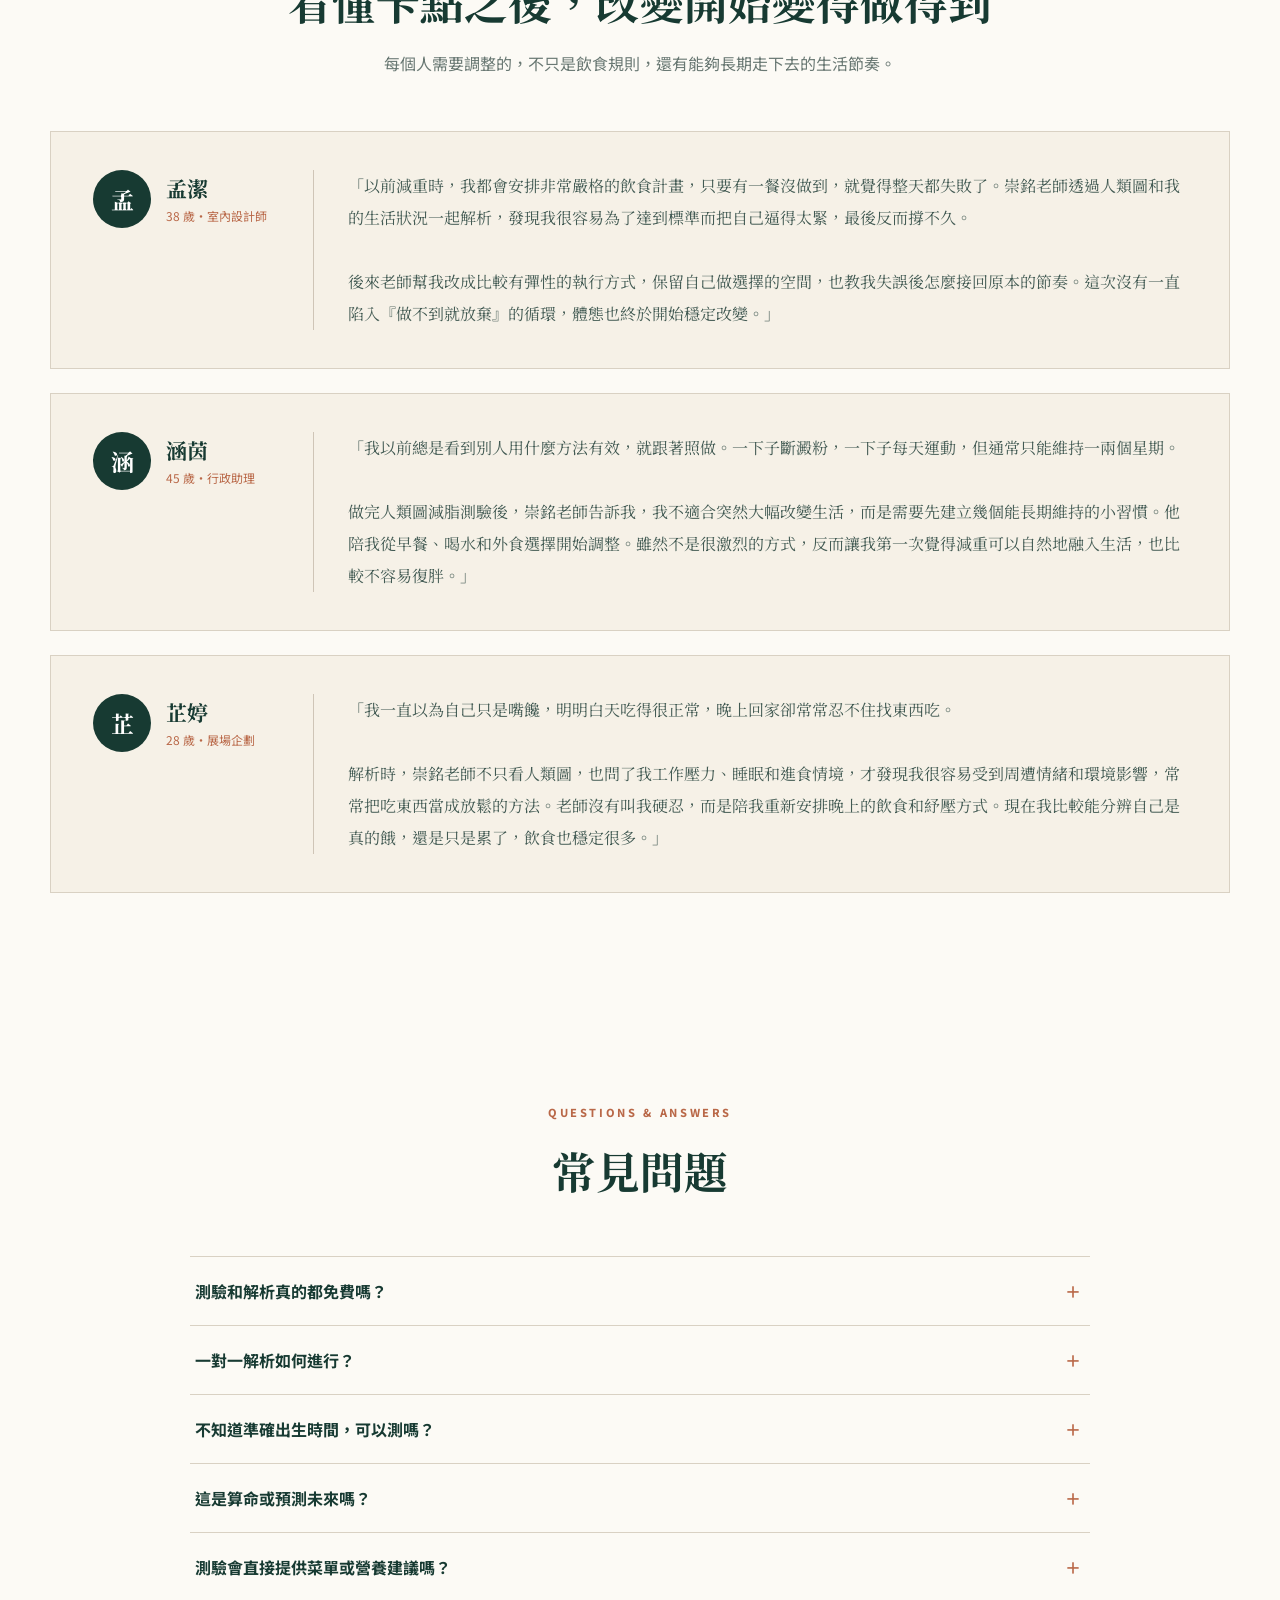
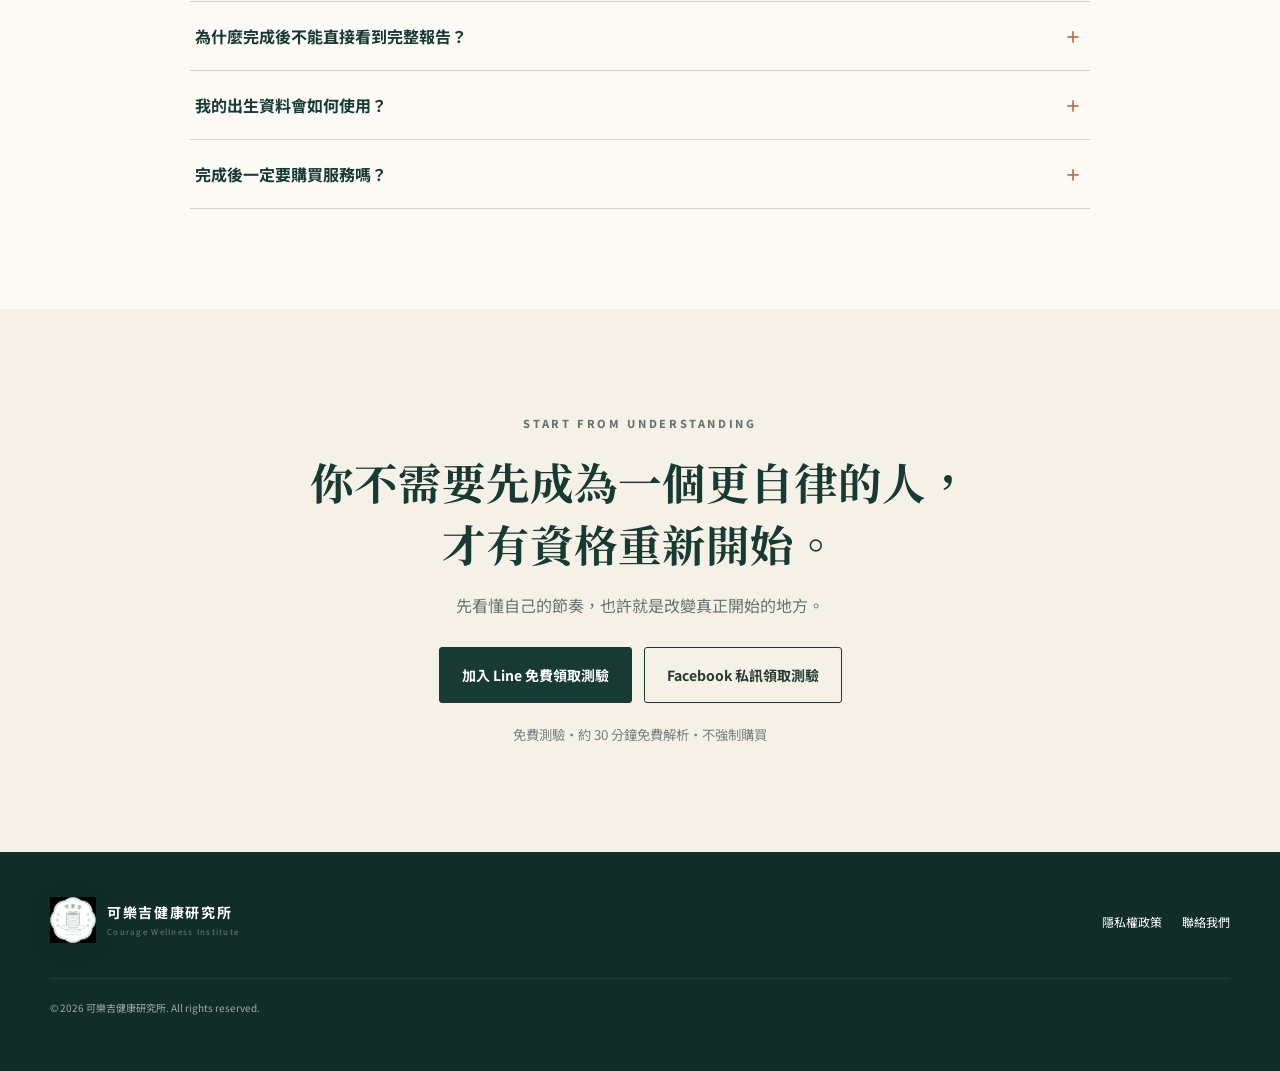
==== commit 440ab6ef: "修正報告遮擋、照片裁切與個資顯示" ====
--- a/index.html
+++ b/index.html
@@ -45,7 +45,7 @@
       <div class="report-hero reveal" aria-label="實際測驗產出的人類圖報告">
         <div class="report-window">
           <div class="report-window-head"><span>實際報告畫面</span><small>HUMAN DESIGN REPORT</small></div>
-          <img src="assets/human-design-report.svg" alt="人類圖減脂行動測驗實際產出的人類圖報告" width="864" height="1536">
+          <img src="assets/human-design-report-public.jpeg" alt="人類圖減脂行動測驗實際產出的人類圖報告" width="864" height="1536">
         </div>
         <div class="report-tag tag-one"><small>TYPE</small><b>能量類型</b></div>
         <div class="report-tag tag-two"><small>AUTHORITY</small><b>內在權威</b></div>
@@ -68,7 +68,7 @@
       <div class="section-shell split">
         <figure class="actual-report-card reveal">
           <div class="actual-report-frame">
-            <img src="assets/behavior-report.svg" alt="六大行為輪廓、執行偏好、減脂阻力風險與行動優先順序的實際報告畫面" width="864" height="1536" loading="lazy">
+            <img src="assets/behavior-report-public.jpeg" alt="六大行為輪廓、執行偏好、減脂阻力風險與行動優先順序的實際報告畫面" width="864" height="1536" loading="lazy">
           </div>
           <figcaption><b>實際測驗產出</b><span>六大行為輪廓・執行偏好・阻力風險・行動優先順序</span></figcaption>
         </figure>
--- a/styles.css
+++ b/styles.css
@@ -1,3 +1,24 @@
 :root{--ink:#173a32;--ink2:#284c43;--paper:#f6f1e7;--cream:#fcfaf5;--clay:#b96848;--gold:#c7a86a;--blue:#76929a;--line:#d9d1c3;--white:#fff;--shadow:0 24px 70px rgba(32,55,47,.11)}*{box-sizing:border-box}html{scroll-behavior:smooth}body{margin:0;color:#253c36;background:var(--cream);font-family:"Noto Sans TC",sans-serif;line-height:1.75}a{color:inherit;text-decoration:none}.section-shell{width:min(1180px,calc(100% - 48px));margin:auto}.site-header{height:78px;padding:0 max(24px,calc((100% - 1180px)/2));display:flex;align-items:center;gap:42px;position:sticky;top:0;z-index:20;background:rgba(252,250,245,.9);backdrop-filter:blur(15px);border-bottom:1px solid rgba(23,58,50,.08)}.brand{display:flex;align-items:center;gap:11px;margin-right:auto}.brand-mark{width:39px;height:39px;border:1px solid var(--ink);display:grid;place-items:center;border-radius:50%;font-family:serif;font-size:24px}.brand b,.brand small{display:block}.brand b{font-size:14px;letter-spacing:.12em}.brand small{font-size:8px;letter-spacing:.16em;color:#6b7b76}.site-header nav{display:flex;gap:30px;font-size:13px;font-weight:600}.site-header nav a:hover{color:var(--clay)}.mini-cta{background:var(--ink);color:white;padding:11px 19px;border-radius:3px;font-size:13px;font-weight:700}.hero{min-height:720px;padding:85px 0 90px;display:grid;grid-template-columns:1.05fr .95fr;gap:70px;align-items:center}.eyebrow{font-size:11px;letter-spacing:.24em;font-weight:800;color:var(--clay);margin:0 0 18px}.hero h1,.section-heading h2,.about-copy h2,.human-copy h2,.coach-copy h2,.final-cta h2{font-family:"Noto Serif TC",serif;line-height:1.42;color:var(--ink);margin:0}.hero h1{font-size:clamp(38px,4.1vw,59px);letter-spacing:-.03em}.hero h1 em{display:block;color:var(--clay);font-style:normal}.lead{font-size:18px;max-width:630px;margin:28px 0;color:#53655f}.chips{display:flex;gap:9px;flex-wrap:wrap;margin:24px 0}.chips span{border:1px solid var(--line);padding:6px 12px;border-radius:50px;font-size:12px;background:white}.cta-row{display:flex;gap:12px;margin-top:28px;flex-wrap:wrap}.button{padding:15px 22px;border:1px solid var(--ink);font-weight:700;font-size:14px;border-radius:3px;display:inline-flex;justify-content:center;transition:.2s}.button:hover{transform:translateY(-2px);box-shadow:0 8px 25px rgba(23,58,50,.15)}.button.primary{color:white;background:var(--ink)}.button.secondary{background:transparent}.fine{font-size:12px;color:#71807b}.blueprint{height:545px;background:var(--paper);border:1px solid #ded5c6;position:relative;box-shadow:var(--shadow);overflow:hidden}.blueprint:before{content:"";position:absolute;inset:0;background-image:linear-gradient(rgba(23,58,50,.045) 1px,transparent 1px),linear-gradient(90deg,rgba(23,58,50,.045) 1px,transparent 1px);background-size:24px 24px}.blueprint-label{position:absolute;top:20px;left:24px;right:24px;font-size:11px;font-weight:700;letter-spacing:.1em;border-bottom:1px solid var(--line);padding-bottom:12px}.blueprint-label span{float:right;color:var(--clay);font-size:9px}.bodygraph{position:absolute;width:220px;height:410px;left:50%;top:52%;transform:translate(-50%,-50%)}.bodygraph i{position:absolute;display:block;border:2px solid var(--ink);background:#eee5d5;z-index:2}.bodygraph .head{width:52px;height:45px;left:84px;top:8px;clip-path:polygon(50% 0,100% 100%,0 100%);background:#d4aa55}.bodygraph .ajna{width:52px;height:45px;left:84px;top:72px;clip-path:polygon(0 0,100% 0,50% 100%);background:#9b8275}.bodygraph .throat{width:50px;height:50px;left:85px;top:137px;background:#7d999a}.bodygraph .gcenter{width:51px;height:51px;left:85px;top:228px;transform:rotate(45deg);background:#c6ad70}.bodygraph .heart{width:32px;height:27px;left:136px;top:155px;clip-path:polygon(0 0,100% 40%,30% 100%);background:#b65f46}.bodygraph .spleen{width:54px;height:68px;left:26px;top:169px;clip-path:polygon(0 0,100% 50%,0 100%);background:#9d9a6d}.bodygraph .solar{width:54px;height:70px;right:25px;top:199px;clip-path:polygon(100% 0,0 50%,100% 100%);background:#d6905a}.bodygraph .sacral{width:52px;height:52px;left:84px;top:295px;background:#b86949}.bodygraph .root{width:62px;height:53px;left:79px;top:357px;clip-path:polygon(0 0,100% 0,50% 100%);background:#8f765e}.bodygraph svg{position:absolute;inset:0;width:100%;height:100%;z-index:1}.bodygraph path{fill:none;stroke:var(--ink);stroke-width:3}.float-card{position:absolute;background:rgba(255,255,255,.92);border:1px solid var(--line);padding:10px 13px;z-index:3;box-shadow:0 8px 24px rgba(31,57,49,.08)}.float-card small,.float-card b,.float-card span{display:block}.float-card small{font-size:8px;letter-spacing:.13em;color:var(--clay)}.float-card b{font-size:13px}.float-card span{font-size:10px;color:#78857f}.fc1{left:20px;top:100px}.fc2{right:18px;top:155px}.fc3{left:24px;bottom:77px}.analysis-strip{position:absolute;bottom:22px;right:22px;display:flex;gap:13px;align-items:end}.analysis-strip span{font-size:9px;display:grid;align-content:end;width:26px;height:var(--v);min-height:35px;max-height:70px;border-top:3px solid var(--clay);background:rgba(185,104,72,.12)}.pain{padding:110px 0}.section-heading{text-align:center;max-width:800px;margin:0 auto 54px}.section-heading h2,.about-copy h2,.human-copy h2,.coach-copy h2,.final-cta h2{font-size:clamp(30px,3.4vw,46px)}.section-heading>p:last-child{color:#697873;font-size:16px}.card-grid{display:grid;gap:16px}.card-grid.four{grid-template-columns:repeat(4,1fr)}.card-grid.three{grid-template-columns:repeat(3,1fr)}.pain-card{background:white;border:1px solid var(--line);padding:29px 25px;min-height:220px}.pain-card>b{font-size:11px;color:var(--clay);letter-spacing:.15em}.pain-card h3{font-size:18px;line-height:1.5;color:var(--ink);margin:30px 0 10px}.pain-card p{font-size:14px;color:#6c7975}.center-note{text-align:center;font-family:"Noto Serif TC",serif;font-size:20px;margin:48px auto 0}.center-note strong{color:var(--clay)}.about-section{background:var(--paper);padding:110px 0}.split{display:grid;grid-template-columns:.9fr 1.1fr;gap:90px;align-items:center}.diagram-panel{height:600px;background:#e9e2d5;border:1px solid #d4cab9;position:relative;overflow:hidden}.diagram-panel:before{content:"";position:absolute;inset:0;background:radial-gradient(circle at center,transparent 30%,rgba(23,58,50,.08));}.panel-kicker{position:absolute;top:22px;left:25px;font-size:10px;letter-spacing:.2em}.bodygraph.large{transform:translate(-50%,-50%) scale(1.18)}.annotation{position:absolute;font-size:9px;letter-spacing:.1em;background:var(--cream);padding:6px 9px;border-left:2px solid var(--clay)}.a1{top:135px;left:25px}.a2{top:245px;right:20px}.a3{bottom:105px;left:30px}.about-copy>p:not(.eyebrow):not(.disclaimer){color:#61716b}.feature-list{list-style:none;padding:0;margin:30px 0}.feature-list li{display:grid;grid-template-columns:145px 1fr;padding:13px 0;border-bottom:1px solid #d8cfc0}.feature-list b{color:var(--ink)}.feature-list span{font-size:14px;color:#64736e}.disclaimer{background:#e4dccd;padding:14px 17px;border-left:3px solid var(--clay);font-size:12px!important}.cross{padding:115px 0}.cross-flow{display:flex;align-items:center;justify-content:center;gap:19px;margin-bottom:38px}.source,.result{padding:22px 28px;border:1px solid var(--line);background:white;min-width:190px;display:grid}.source span{font-size:9px;color:var(--clay)}.source b,.result b{font-size:18px;color:var(--ink)}.source small,.result small{font-size:10px;color:#73807c}.result{background:var(--ink);color:white}.result b{color:white}.plus,.arrow{color:var(--clay);font-size:24px}.analysis-card{padding:31px;border-top:4px solid var(--ink);background:var(--paper)}.analysis-card span{font-size:10px;letter-spacing:.18em}.analysis-card h3{font-family:"Noto Serif TC";font-size:22px;color:var(--ink)}.analysis-card p{font-size:14px;color:#61706b}.partial{border-color:var(--gold)}.contrast{border-color:var(--clay)}.gain-section{background:var(--ink);padding:105px 0;color:white}.section-heading.light h2{color:white}.gain-grid{display:grid;grid-template-columns:repeat(3,1fr);border-top:1px solid rgba(255,255,255,.2);border-left:1px solid rgba(255,255,255,.2)}.gain-grid div{padding:36px;border-right:1px solid rgba(255,255,255,.2);border-bottom:1px solid rgba(255,255,255,.2);display:flex;gap:25px;align-items:start}.gain-grid b{color:#d3a27d;font-size:12px}.gain-grid span{font-family:"Noto Serif TC";font-size:18px}.process{padding:115px 0}.timeline{display:grid;grid-template-columns:repeat(4,1fr);list-style:none;padding:0;counter-reset:n}.timeline li{padding:0 28px;border-left:1px solid var(--line)}.timeline b{width:35px;height:35px;border-radius:50%;display:grid;place-items:center;background:var(--ink);color:white}.timeline h3{color:var(--ink);margin:20px 0 7px}.timeline p{color:#6d7b76;font-size:14px}.process-note{margin:60px auto 0;background:var(--paper);padding:23px;text-align:center;max-width:640px}.process-note span,.process-note b{display:block}.process-note span{font-size:10px;color:var(--clay);letter-spacing:.2em}.process-note p{margin:4px 0 0;font-size:12px}.human-section{padding:105px 0;background:#ece7dc}.human-grid{display:grid;grid-template-columns:1fr .8fr;gap:70px;align-items:center}.human-copy>p:not(.eyebrow){color:#5f706a}.quote-card{background:var(--clay);color:white;padding:48px}.quote-card>span{font:70px Georgia;line-height:.4}.quote-card blockquote{font-family:"Noto Serif TC";font-size:25px;line-height:1.75;margin:20px 0}.quote-card p{font-size:13px;opacity:.8}.coach{padding:115px 0}.coach-card{display:grid;grid-template-columns:.7fr 1.3fr;background:white;box-shadow:var(--shadow)}.coach-portrait{min-height:510px;background:linear-gradient(145deg,#9ea59a,#53685f);display:flex;flex-direction:column;justify-content:end;padding:35px;color:white;position:relative;overflow:hidden}.coach-portrait:before{content:"C";font-family:Georgia;font-size:340px;opacity:.09;position:absolute;right:-35px;top:-100px}.coach-portrait span{font-family:"Noto Serif TC";font-size:32px}.coach-portrait small{letter-spacing:.12em}.coach-copy{padding:65px}.coach-copy p{color:#66756f}.coach-copy ul{padding-left:20px;columns:2;font-size:13px;color:#4e635c}.coach-copy li{margin-bottom:12px}.testimonials{padding:30px 0 110px}.sample-label{font-size:12px!important;color:var(--clay)!important}.testimonial{margin:0;padding:30px;background:var(--paper);font-family:"Noto Serif TC";font-size:17px;line-height:1.9}.testimonial small{display:block;font-family:"Noto Sans TC";color:var(--clay);margin-top:18px;font-size:10px;letter-spacing:.15em}.faq{padding:100px 0;max-width:900px}.faq-list{border-top:1px solid var(--line)}details{border-bottom:1px solid var(--line);padding:20px 5px}summary{cursor:pointer;font-weight:700;color:var(--ink);list-style:none;position:relative;padding-right:30px}summary:after{content:"＋";position:absolute;right:4px;color:var(--clay)}details[open] summary:after{content:"−"}details p{font-size:14px;color:#63736d;margin:15px 0 3px}details a{text-decoration:underline}.final-cta{text-align:center;background:var(--paper);padding:105px 0}.final-cta p{color:#65746f}.centered{justify-content:center}.final-cta small{display:block;margin-top:20px;color:#75817d}footer{background:#112d27;color:white;padding:45px 0}footer .section-shell{display:grid;grid-template-columns:1fr auto;gap:25px;align-items:center}.footer-brand{color:white}.footer-brand .brand-mark{border-color:white}footer a{font-size:12px;margin-left:20px}footer p{grid-column:1/-1;border-top:1px solid rgba(255,255,255,.12);padding-top:20px;font-size:10px;opacity:.6}.reveal{opacity:0;transform:translateY(18px);transition:opacity .7s ease,transform .7s ease}.reveal.visible{opacity:1;transform:none}
 @media(max-width:900px){.site-header nav{display:none}.hero{grid-template-columns:1fr;padding-top:55px}.blueprint{max-width:600px;width:100%;margin:auto}.card-grid.four{grid-template-columns:repeat(2,1fr)}.split,.human-grid{grid-template-columns:1fr}.diagram-panel{max-width:520px;width:100%;margin:auto}.gain-grid{grid-template-columns:repeat(2,1fr)}.coach-card{grid-template-columns:1fr}.coach-portrait{min-height:300px}.coach-copy ul{columns:1}.timeline{grid-template-columns:repeat(2,1fr);gap:35px}.card-grid.three{grid-template-columns:1fr}}
 @media(max-width:600px){.section-shell{width:min(100% - 30px,1180px)}.site-header{height:68px;padding:0 15px}.brand b{font-size:12px}.brand small{display:none}.mini-cta{font-size:11px;padding:9px 12px}.hero{padding:48px 0 70px;gap:45px;min-height:0}.hero h1{font-size:36px}.lead{font-size:16px}.button{width:100%}.blueprint{height:500px}.float-card{transform:scale(.88)}.fc1{left:8px}.fc2{right:5px}.fc3{left:8px}.card-grid.four{grid-template-columns:1fr}.pain,.cross,.process,.coach,.faq{padding:78px 0}.about-section,.gain-section,.human-section,.final-cta{padding:78px 0}.section-heading{margin-bottom:38px}.section-heading h2,.about-copy h2,.human-copy h2,.coach-copy h2,.final-cta h2{font-size:30px}.center-note br{display:none}.split{gap:50px}.diagram-panel{height:540px}.feature-list li{grid-template-columns:1fr;gap:3px}.cross-flow{display:grid;grid-template-columns:1fr auto 1fr}.cross-flow .arrow{grid-column:1/-1;text-align:center;transform:rotate(90deg)}.cross-flow .result{grid-column:1/-1}.source{min-width:0;padding:16px}.gain-grid{grid-template-columns:1fr}.gain-grid div{padding:28px}.timeline{grid-template-columns:1fr}.timeline li{display:grid;grid-template-columns:45px 1fr}.timeline h3,.timeline p{margin:0}.timeline p{grid-column:2}.quote-card{padding:35px 27px}.coach-copy{padding:38px 25px}.testimonials{padding-bottom:75px}footer .section-shell{grid-template-columns:1fr}footer a{margin:0 18px 0 0}}
+
+
+/* Real report, brand and testimonial refresh */
+.brand-logo{width:46px;height:46px;object-fit:contain;flex:0 0 auto}.footer-brand .brand-logo{filter:drop-shadow(0 4px 10px rgba(0,0,0,.15))}
+.report-hero{height:610px;position:relative;display:flex;align-items:center;justify-content:center;padding:28px 30px 0;background:linear-gradient(145deg,#efe8dc,#f8f4ec);border:1px solid #ded5c6;box-shadow:var(--shadow);overflow:hidden}.report-hero:before{content:"";position:absolute;inset:0;background-image:linear-gradient(rgba(23,58,50,.04) 1px,transparent 1px),linear-gradient(90deg,rgba(23,58,50,.04) 1px,transparent 1px);background-size:26px 26px}.report-window{position:relative;width:min(390px,82%);height:570px;background:white;border-radius:16px 16px 0 0;overflow:hidden;box-shadow:0 25px 55px rgba(21,38,34,.18);border:1px solid rgba(23,58,50,.12)}.report-window-head{height:54px;position:absolute;z-index:2;top:0;left:0;right:0;background:rgba(255,255,255,.94);backdrop-filter:blur(9px);display:flex;align-items:center;justify-content:space-between;padding:0 18px;border-bottom:1px solid #e2ddd3}.report-window-head span{font-weight:700;font-size:12px;color:var(--ink)}.report-window-head small{font-size:8px;letter-spacing:.15em;color:var(--clay)}.report-window img{width:100%;height:auto;display:block;padding-top:54px}.report-tag{position:absolute;z-index:3;background:white;border:1px solid var(--line);padding:10px 14px;box-shadow:0 10px 25px rgba(31,57,49,.1);min-width:110px}.report-tag small,.report-tag b{display:block}.report-tag small{font-size:8px;letter-spacing:.15em;color:var(--clay)}.report-tag b{font-size:12px;color:var(--ink)}.tag-one{left:16px;top:130px}.tag-two{right:14px;top:235px}.tag-three{left:24px;bottom:58px}
+.actual-report-card{margin:0;position:relative}.actual-report-frame{height:660px;border:1px solid #d4cab9;background:#e9e2d5;overflow:hidden;box-shadow:var(--shadow)}.actual-report-frame img{width:100%;height:auto;display:block}.actual-report-card figcaption{position:absolute;left:20px;right:20px;bottom:18px;background:rgba(23,58,50,.93);color:white;padding:14px 16px;display:grid;backdrop-filter:blur(8px)}.actual-report-card figcaption b{font-size:12px;color:#e4bd91}.actual-report-card figcaption span{font-size:11px;opacity:.86}
+.coach-portrait{padding:0;background:#dedbd6}.coach-portrait:before{display:none}.coach-portrait>img{position:absolute;inset:0;width:100%;height:100%;object-fit:cover;object-position:center 18%}.coach-caption{position:absolute;left:0;right:0;bottom:0;padding:32px 35px 26px;color:white;background:linear-gradient(transparent,rgba(12,25,22,.82))}.coach-caption span,.coach-caption small{display:block;position:relative}.coach-caption span{font-family:"Noto Serif TC";font-size:32px}.coach-caption small{letter-spacing:.12em}
+.testimonial-list{display:grid;gap:24px}.story-card{display:grid;grid-template-columns:220px 1fr;background:var(--paper);border:1px solid var(--line);padding:38px 42px;align-items:start}.story-card header{display:flex;align-items:center;gap:15px}.story-initial{width:58px;height:58px;border-radius:50%;background:var(--ink);color:white;display:grid;place-items:center;font:700 23px "Noto Serif TC"}.story-card h3{margin:0;color:var(--ink);font:700 21px "Noto Serif TC"}.story-card header p{margin:2px 0 0;font-size:12px;color:var(--clay)}.story-card blockquote{margin:0;padding-left:34px;border-left:1px solid #cfc5b7;font-family:"Noto Serif TC";font-size:16px;line-height:2;color:#425a53}
+@media(max-width:900px){.report-hero{max-width:620px;width:100%;margin:auto}.actual-report-card{max-width:520px;width:100%;margin:auto}.actual-report-frame{height:650px}.story-card{grid-template-columns:180px 1fr}}
+@media(max-width:600px){.brand-logo{width:40px;height:40px}.report-hero{height:540px;padding:24px 12px 0}.report-window{height:520px;width:86%}.report-tag{transform:scale(.88)}.tag-one{left:3px;top:105px}.tag-two{right:2px;top:225px}.tag-three{left:6px;bottom:42px}.actual-report-frame{height:560px}.actual-report-card figcaption{left:10px;right:10px;bottom:10px}.coach-portrait{min-height:430px}.story-card{grid-template-columns:1fr;padding:28px 23px}.story-card blockquote{padding:22px 0 0;border-left:0;border-top:1px solid #cfc5b7;font-size:15px}.testimonials .section-heading br{display:none}}
+
+
+/* Unobstructed reports and full portrait */
+.report-hero{height:auto;min-height:610px;flex-direction:column;gap:18px;padding:28px 30px 24px}
+.report-window{height:510px;width:min(390px,88%);border-radius:16px}
+.report-key{position:relative;z-index:3;width:min(390px,88%);display:grid;grid-template-columns:repeat(3,1fr);gap:8px}
+.report-key span{background:rgba(255,255,255,.94);border:1px solid var(--line);padding:9px 10px;box-shadow:0 8px 18px rgba(31,57,49,.07)}
+.report-key small,.report-key b{display:block}.report-key small{font-size:7px;letter-spacing:.12em;color:var(--clay)}.report-key b{font-size:11px;color:var(--ink)}
+.actual-report-card{position:static}.actual-report-card figcaption{position:static;background:var(--ink);padding:14px 16px}
+.coach-portrait{min-height:0;display:block}.coach-portrait>img{position:static;width:100%;height:auto;object-fit:contain;display:block}
+@media(max-width:600px){.report-hero{height:auto;min-height:0;padding:20px 12px}.report-window{height:455px;width:92%}.report-key{width:92%;gap:5px}.report-key span{padding:8px 7px}.report-key b{font-size:10px}.actual-report-card figcaption{position:static}.coach-portrait{min-height:0}.coach-caption{padding:28px 24px 20px}}
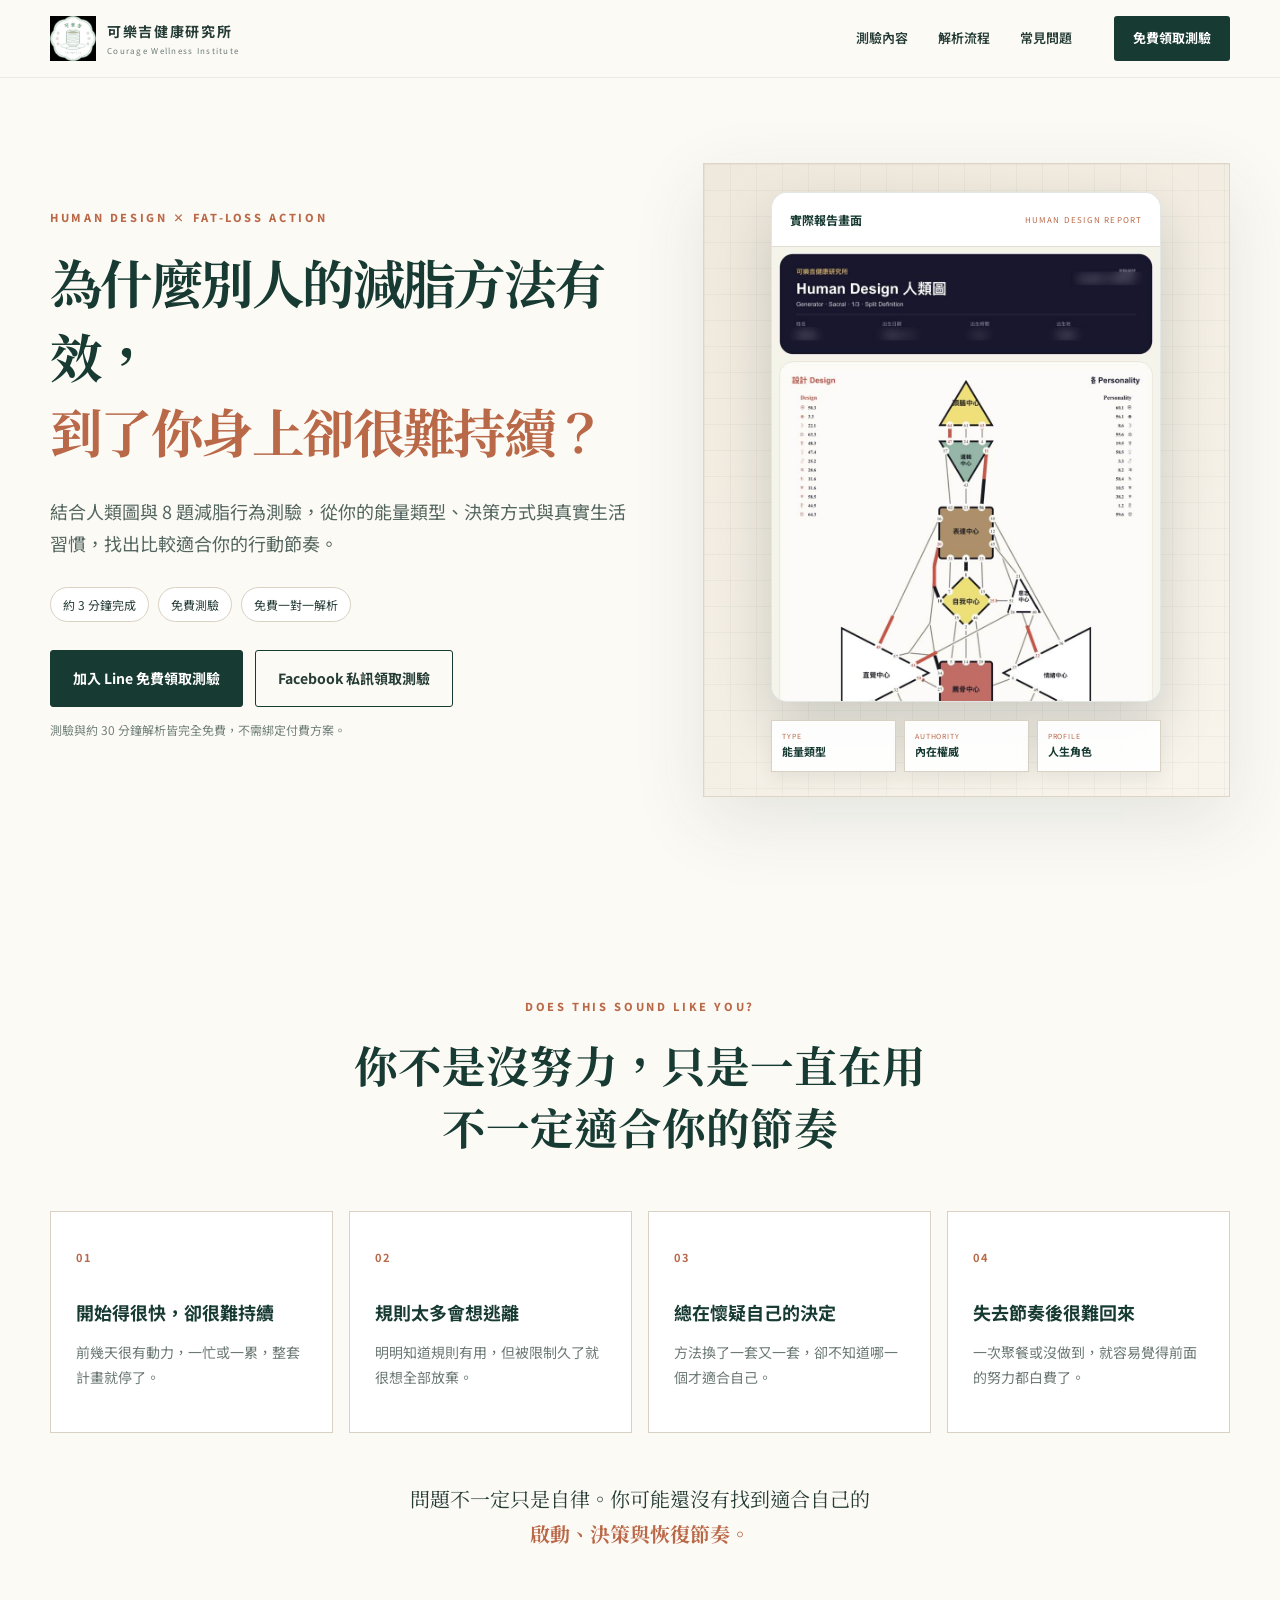
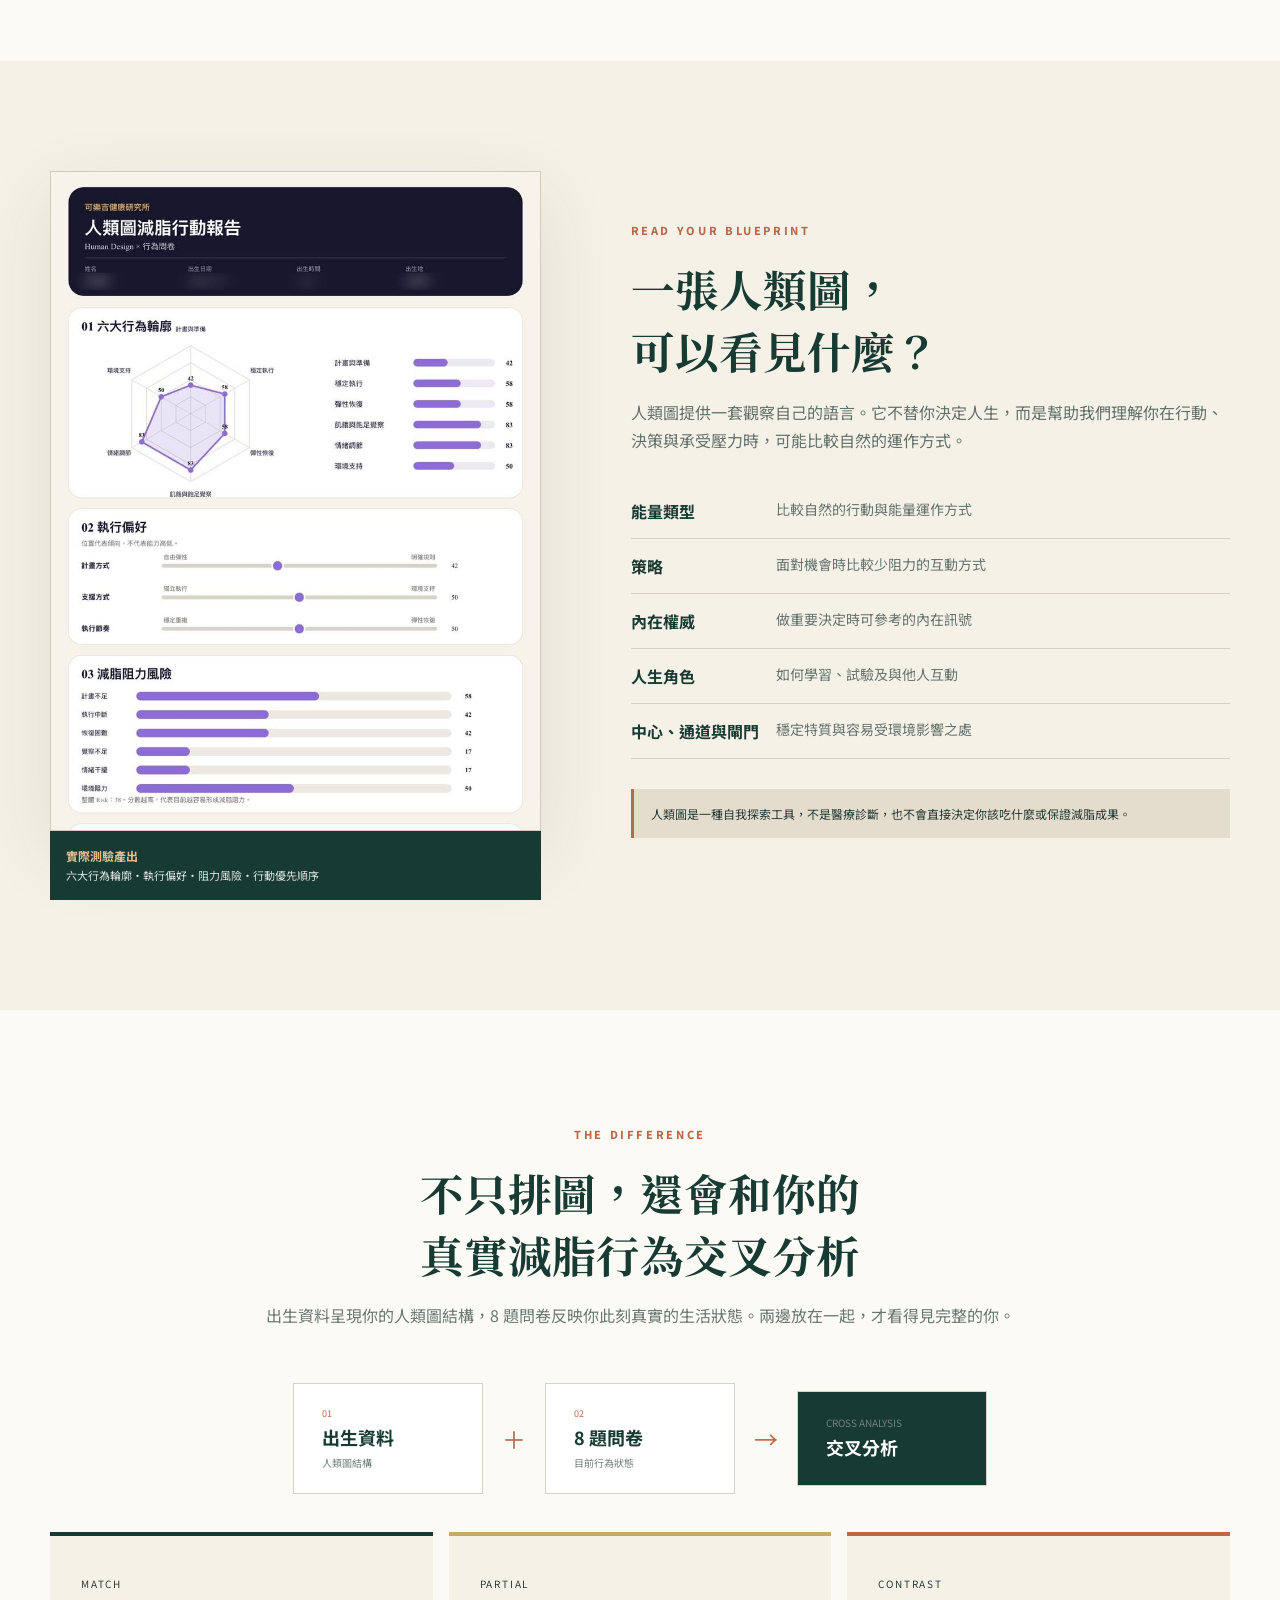
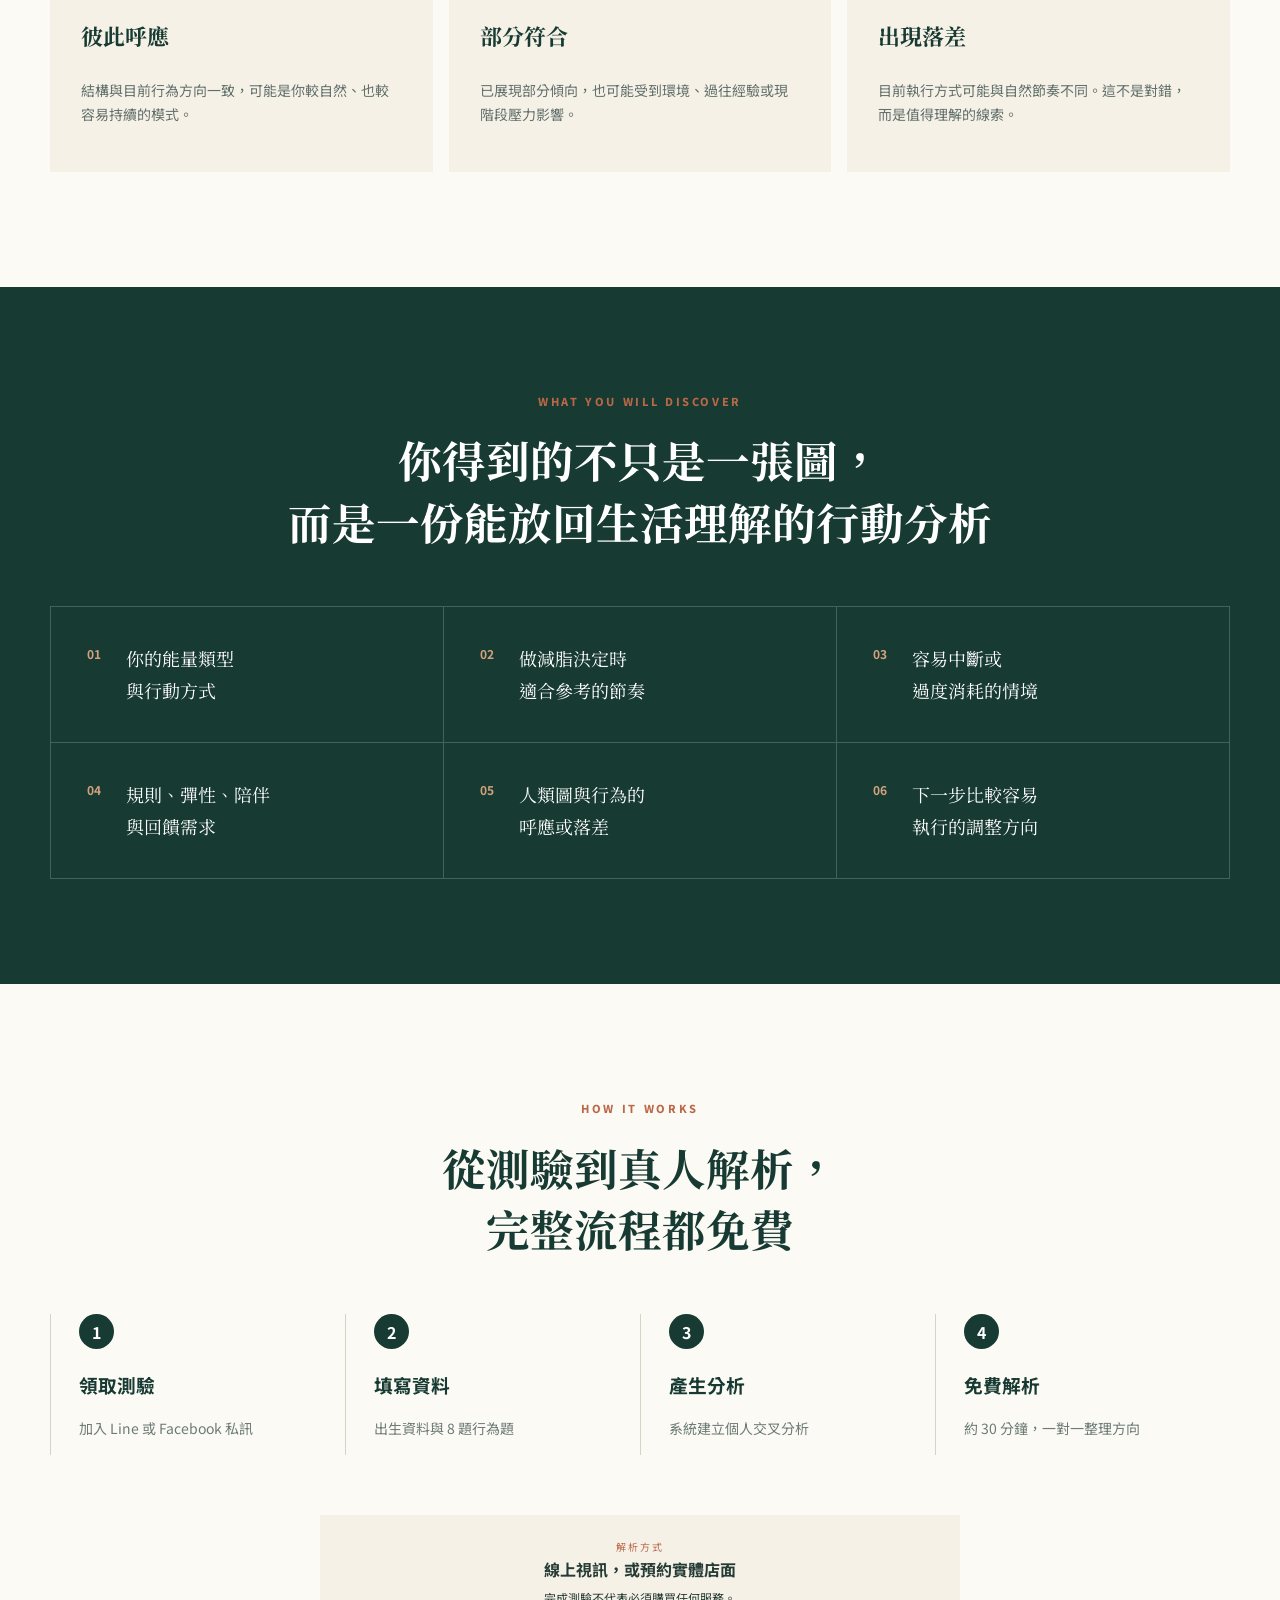
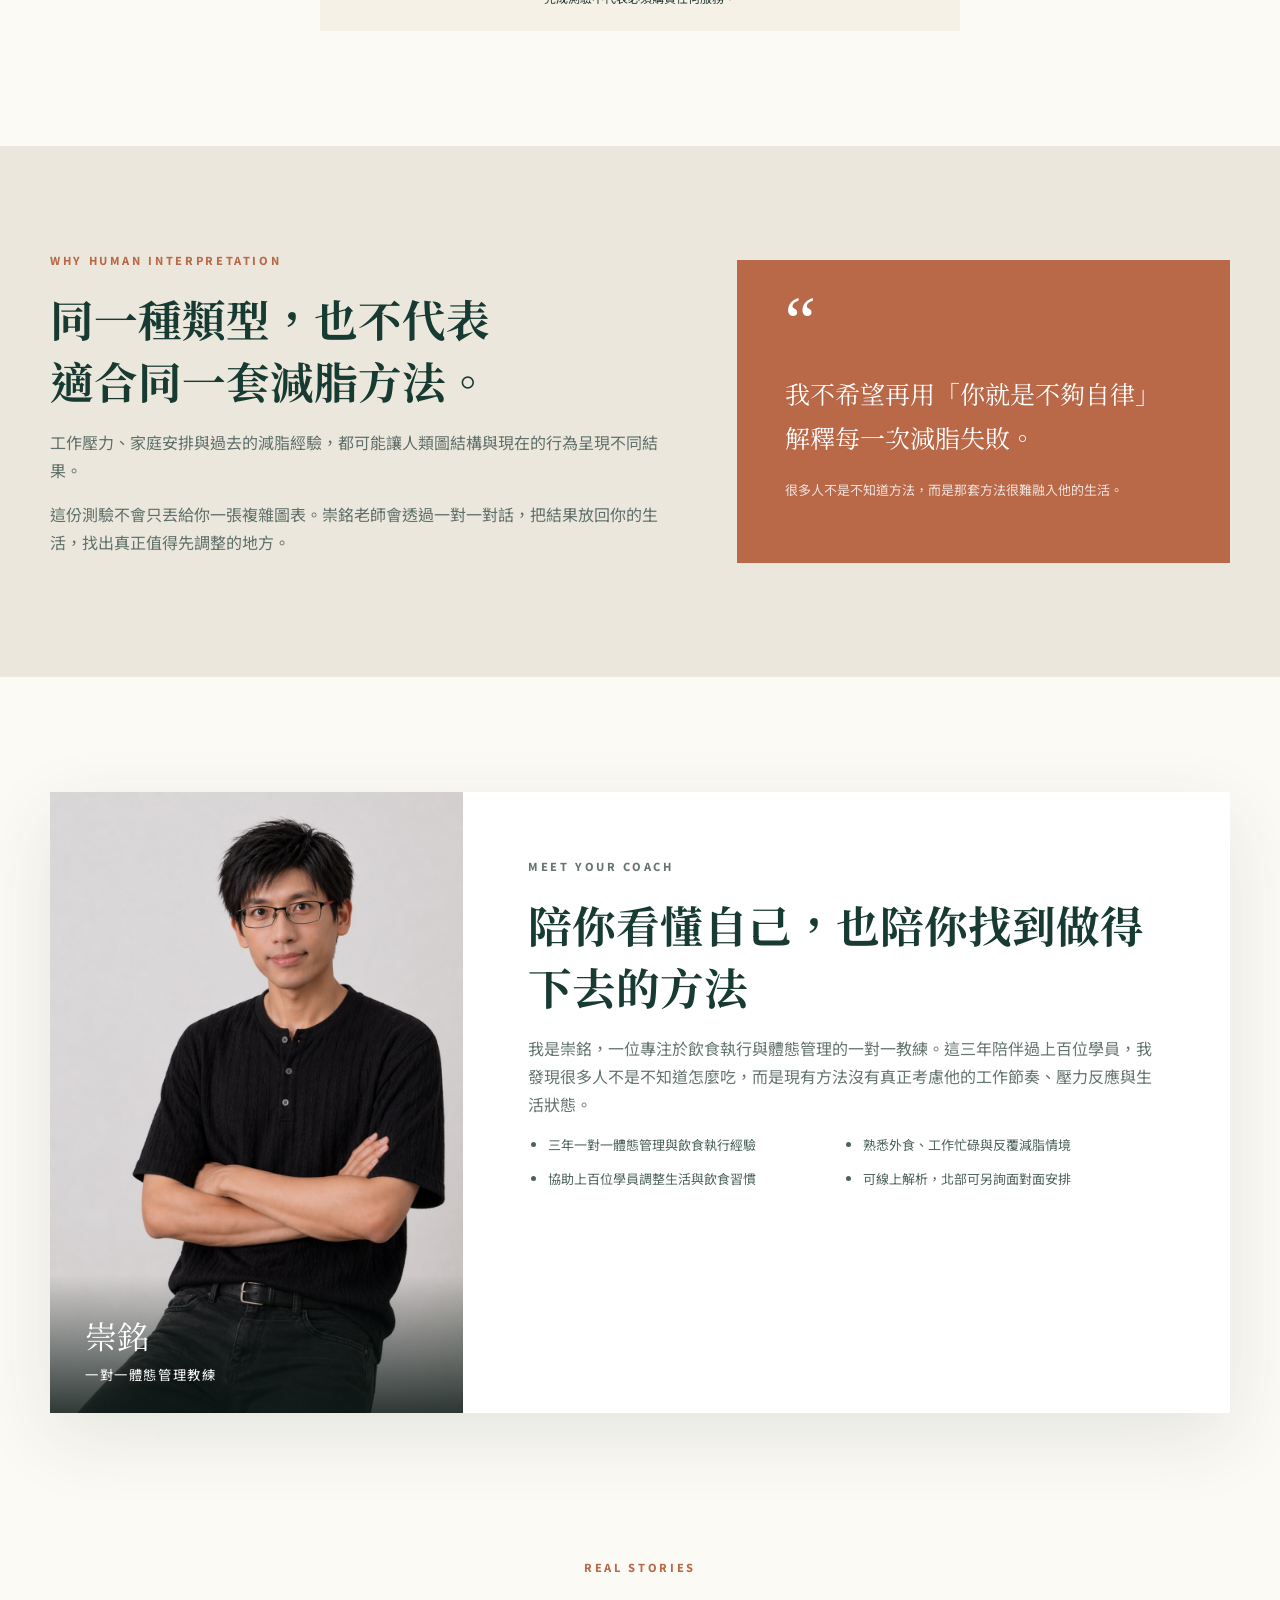
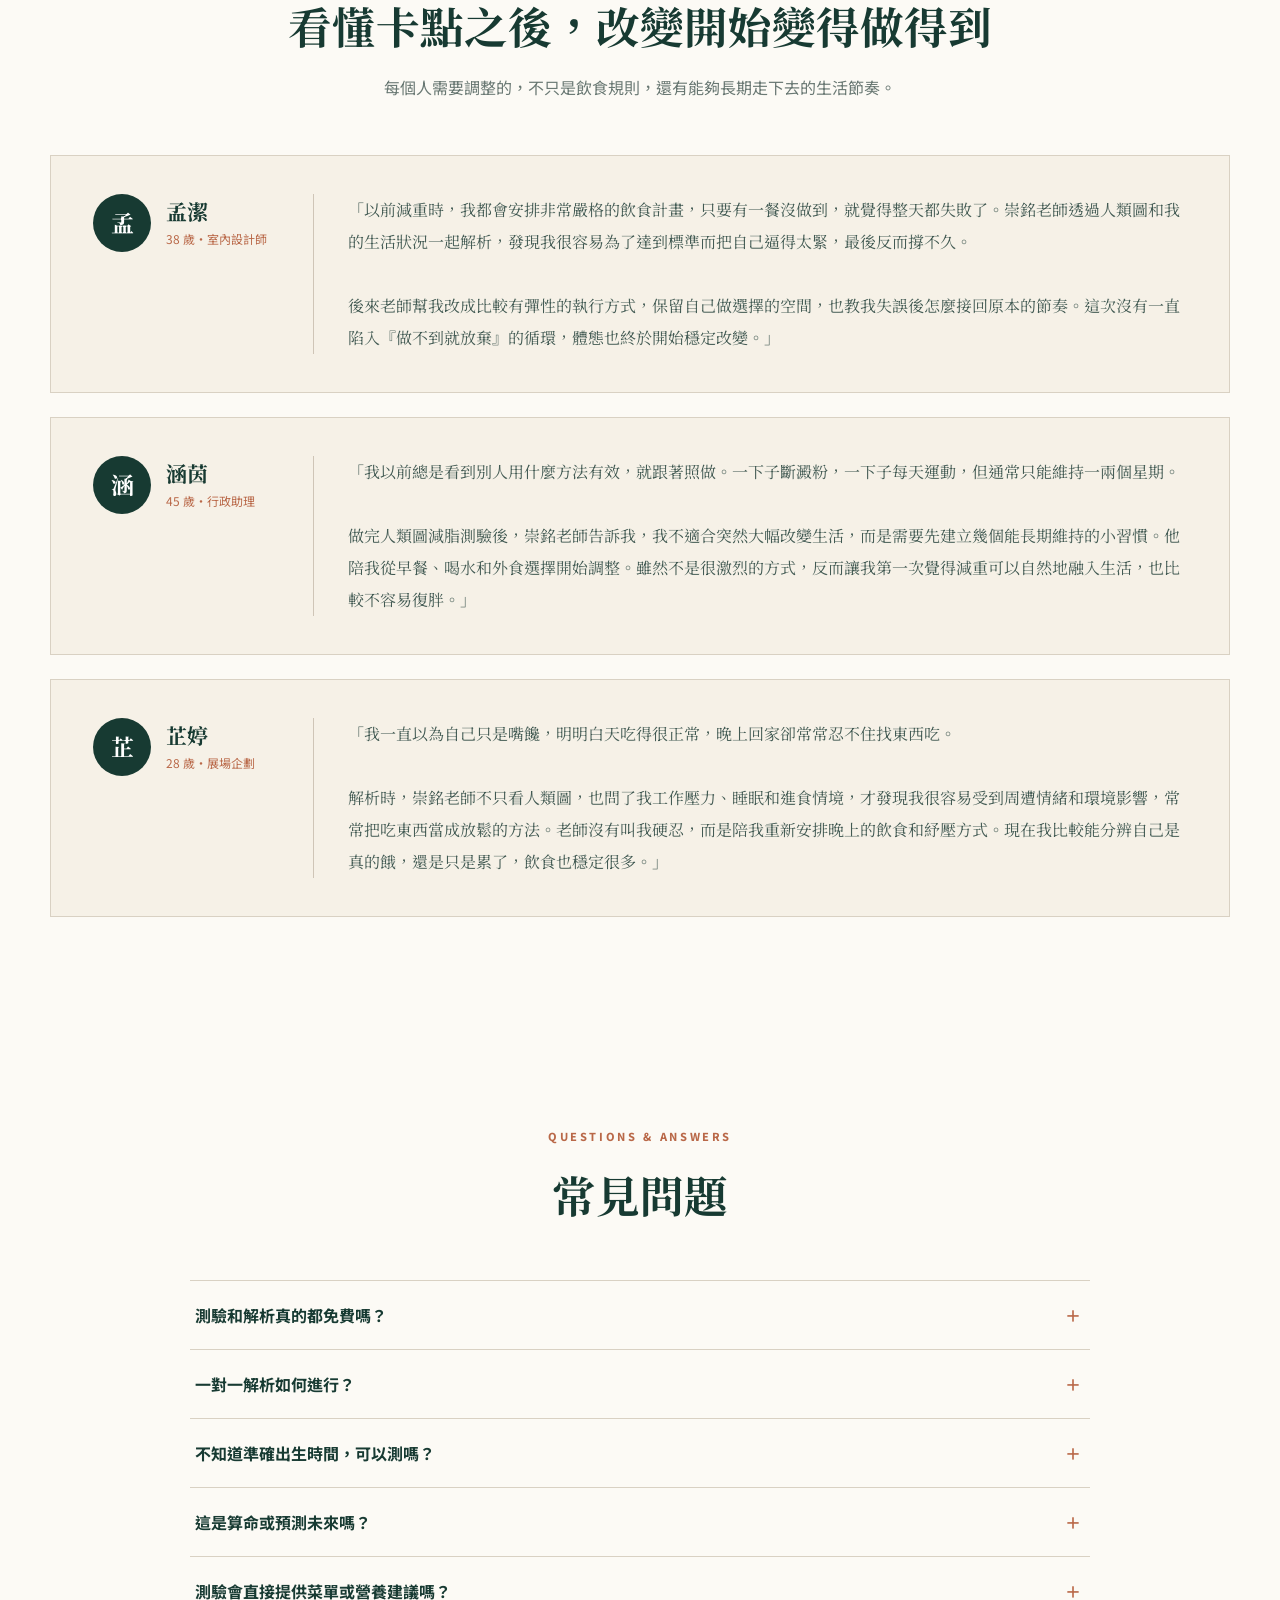
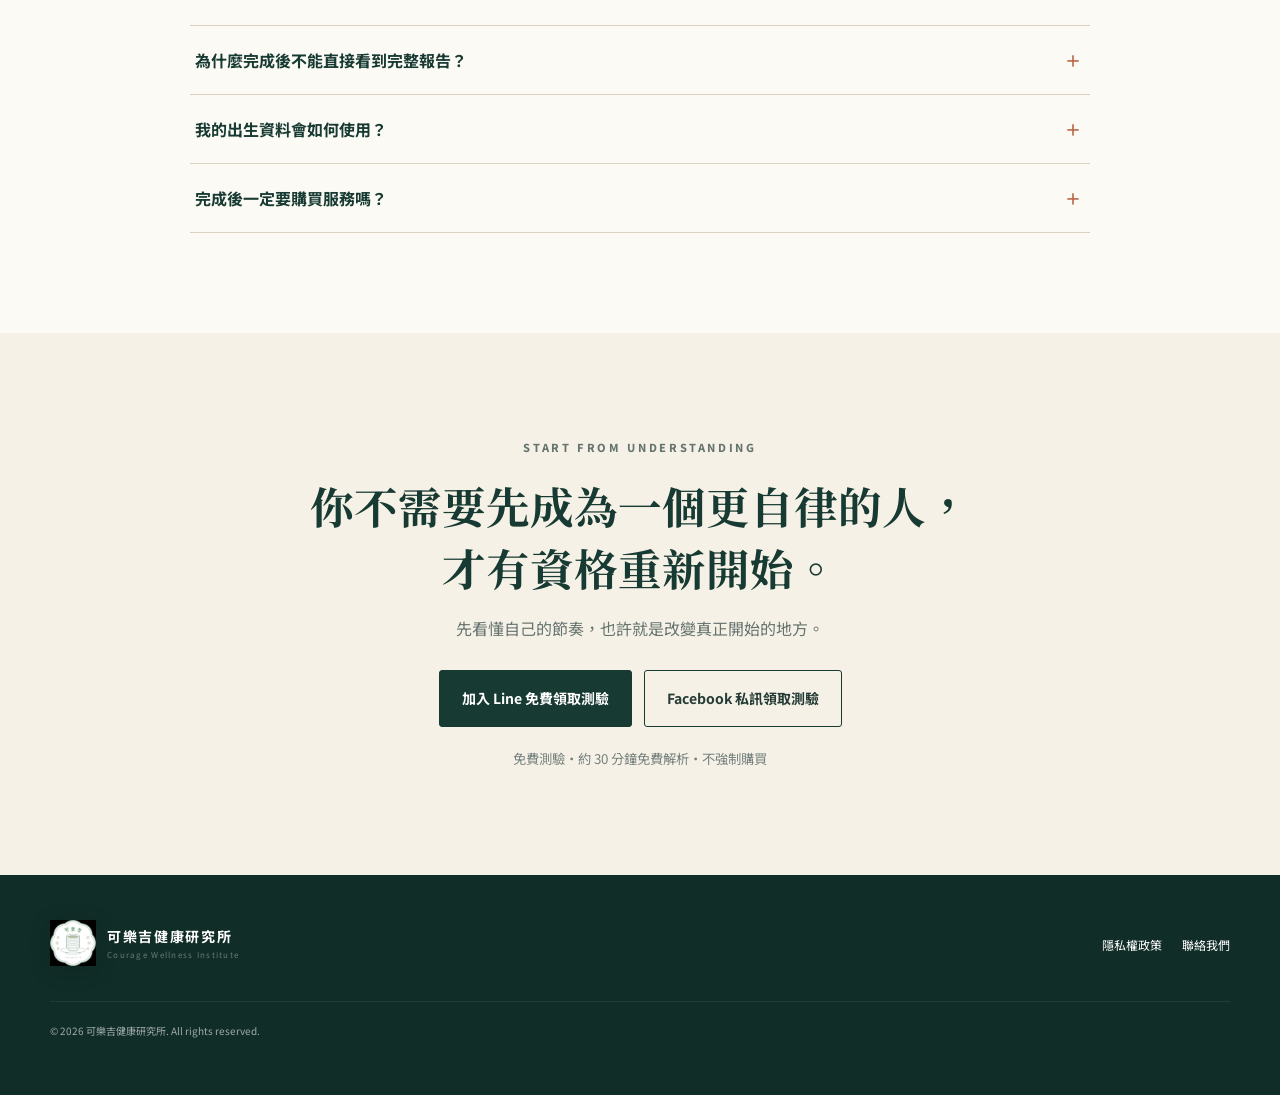
==== commit de9d8f0b: "將人類圖說明移至圖片下方" ====
--- a/index.html
+++ b/index.html
@@ -47,9 +47,11 @@
           <div class="report-window-head"><span>實際報告畫面</span><small>HUMAN DESIGN REPORT</small></div>
           <img src="assets/human-design-report-public.jpeg" alt="人類圖減脂行動測驗實際產出的人類圖報告" width="864" height="1536">
         </div>
-        <div class="report-tag tag-one"><small>TYPE</small><b>能量類型</b></div>
-        <div class="report-tag tag-two"><small>AUTHORITY</small><b>內在權威</b></div>
-        <div class="report-tag tag-three"><small>PROFILE</small><b>人生角色</b></div>
+        <div class="report-key" aria-label="人類圖報告重點">
+          <span><small>TYPE</small><b>能量類型</b></span>
+          <span><small>AUTHORITY</small><b>內在權威</b></span>
+          <span><small>PROFILE</small><b>人生角色</b></span>
+        </div>
       </div>
     </section>
 
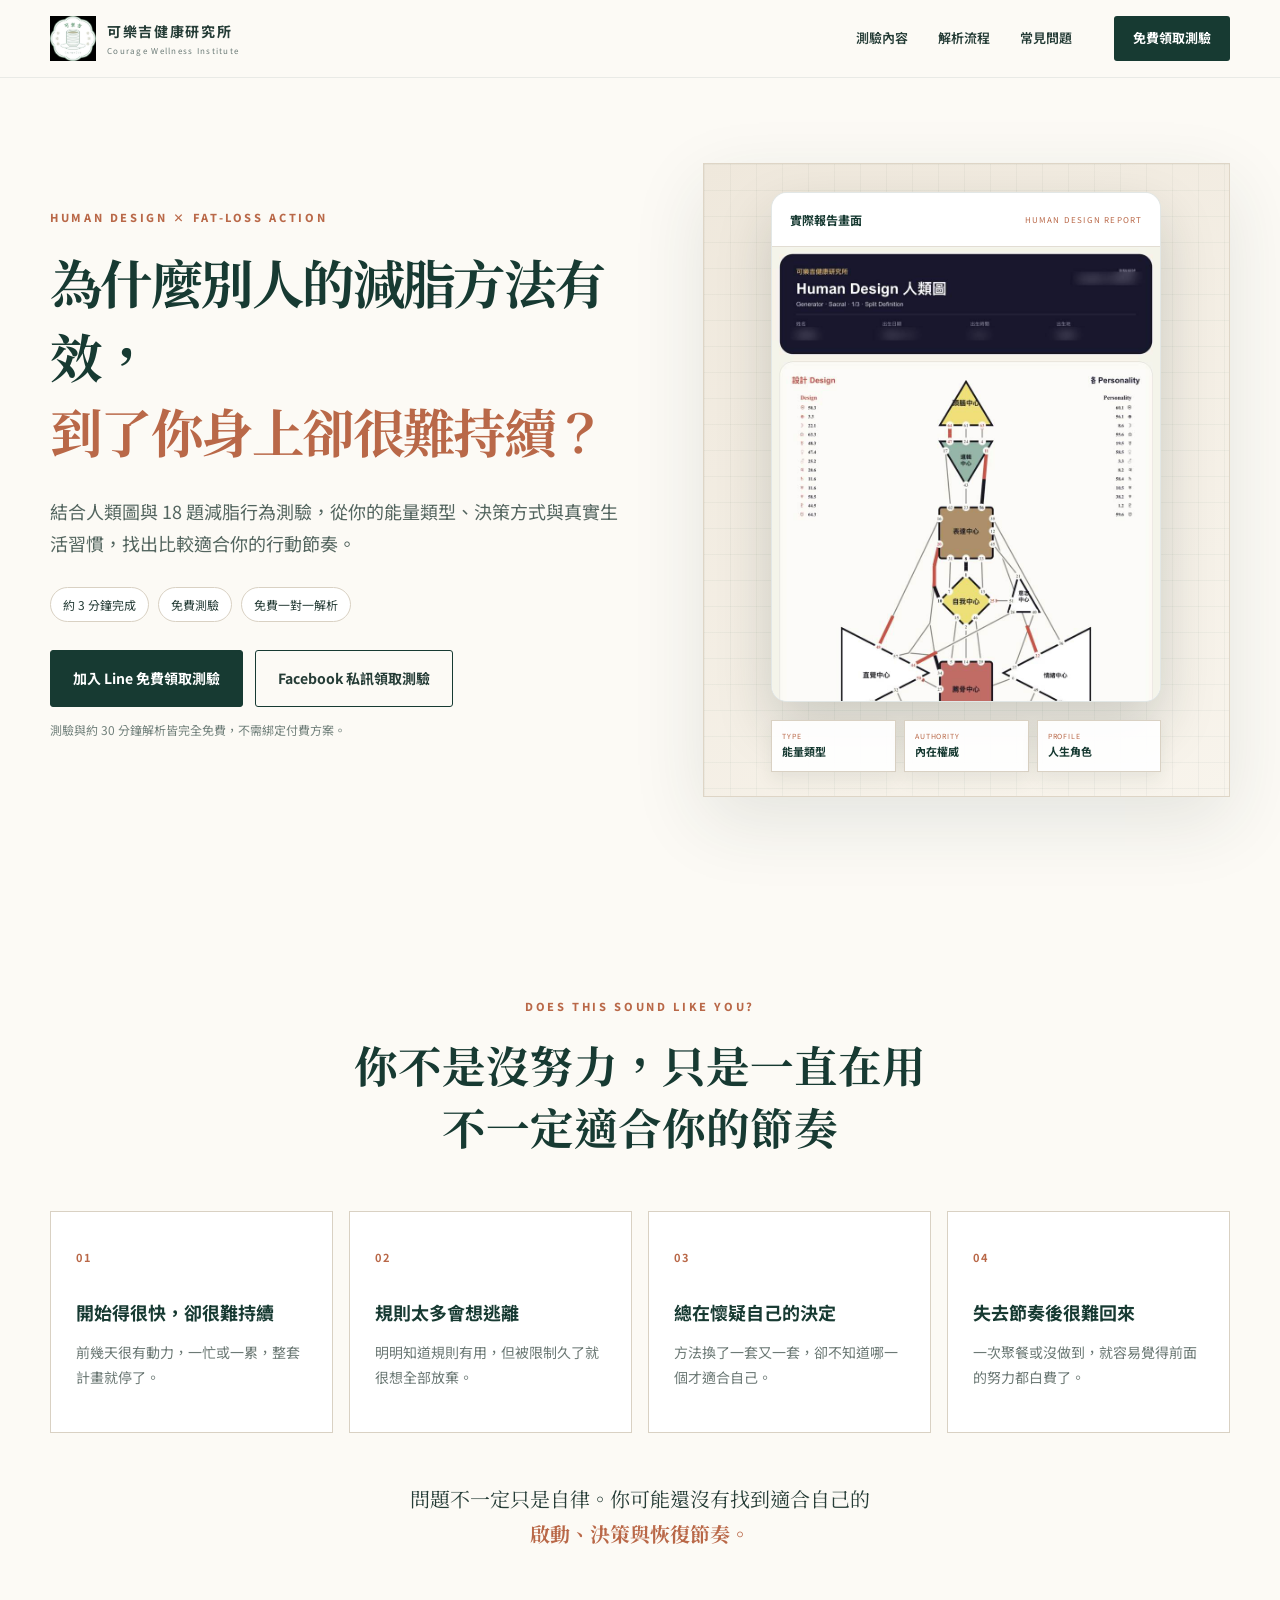
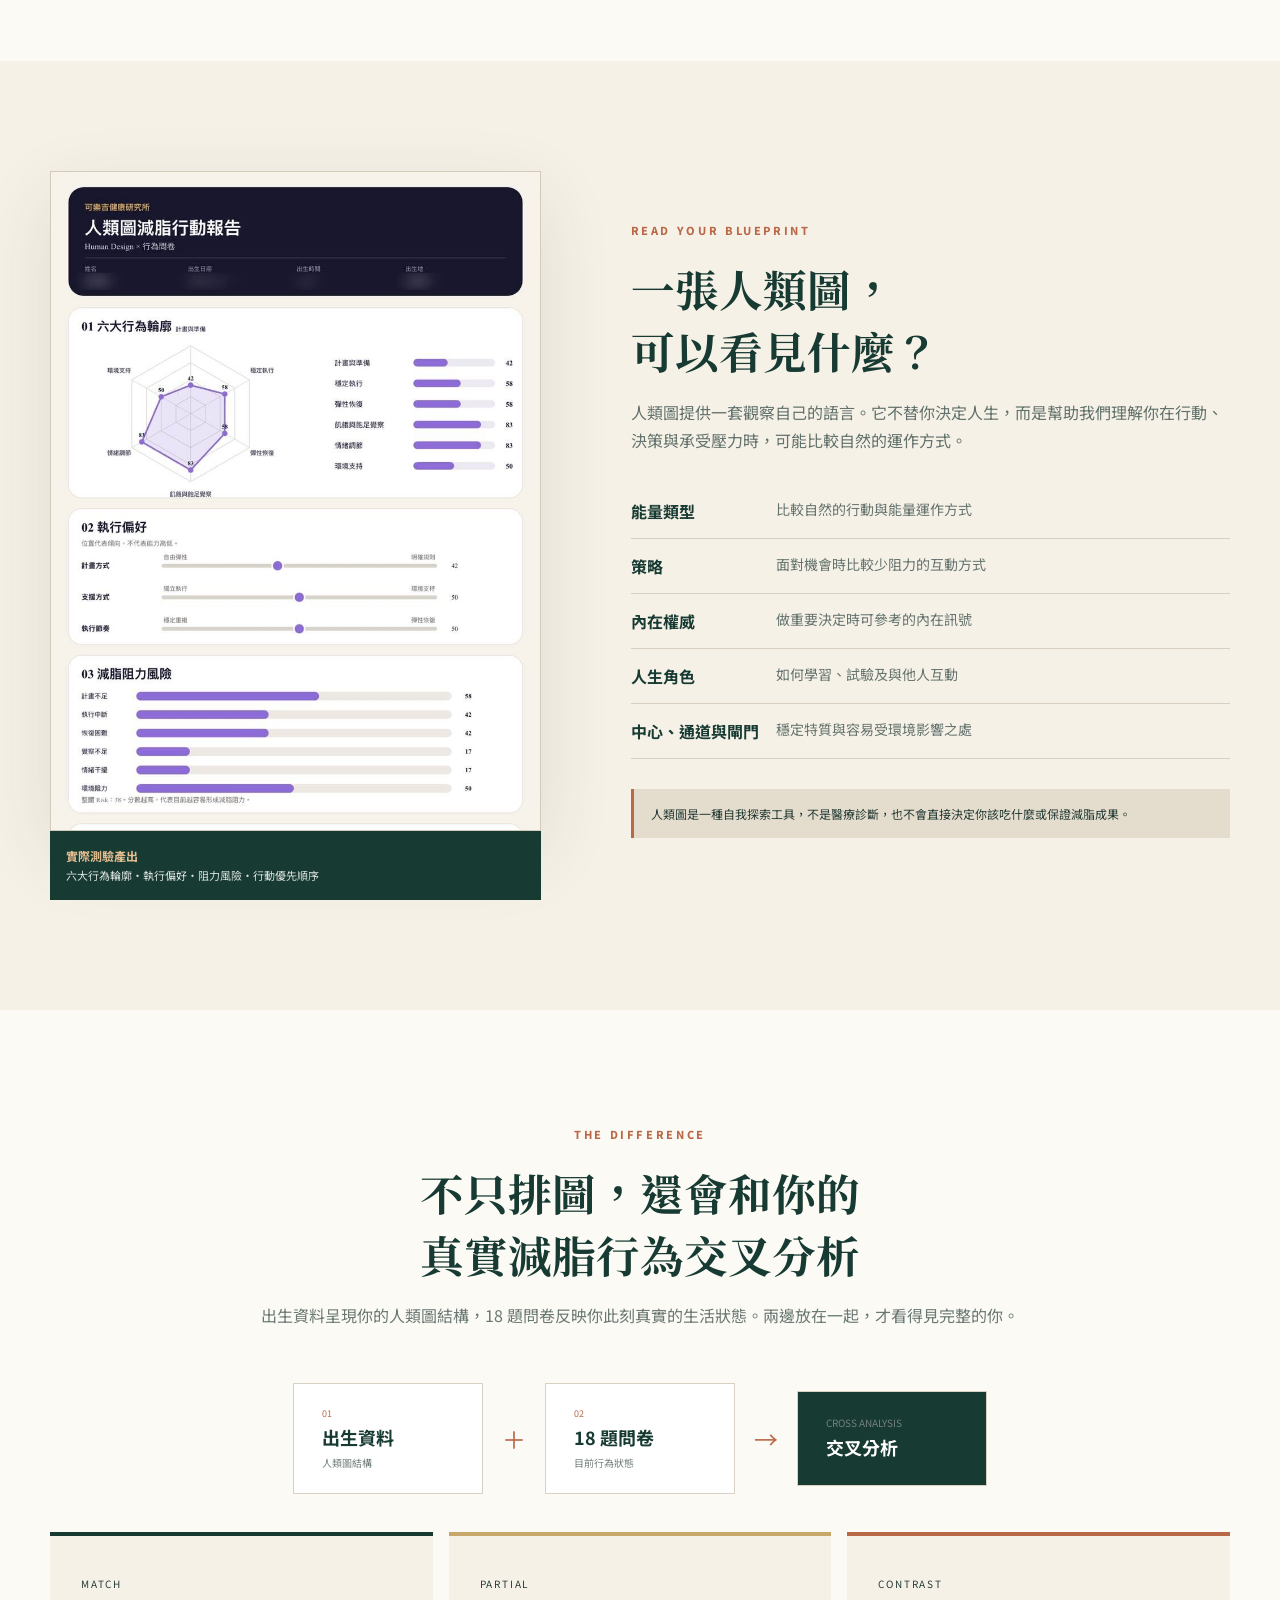
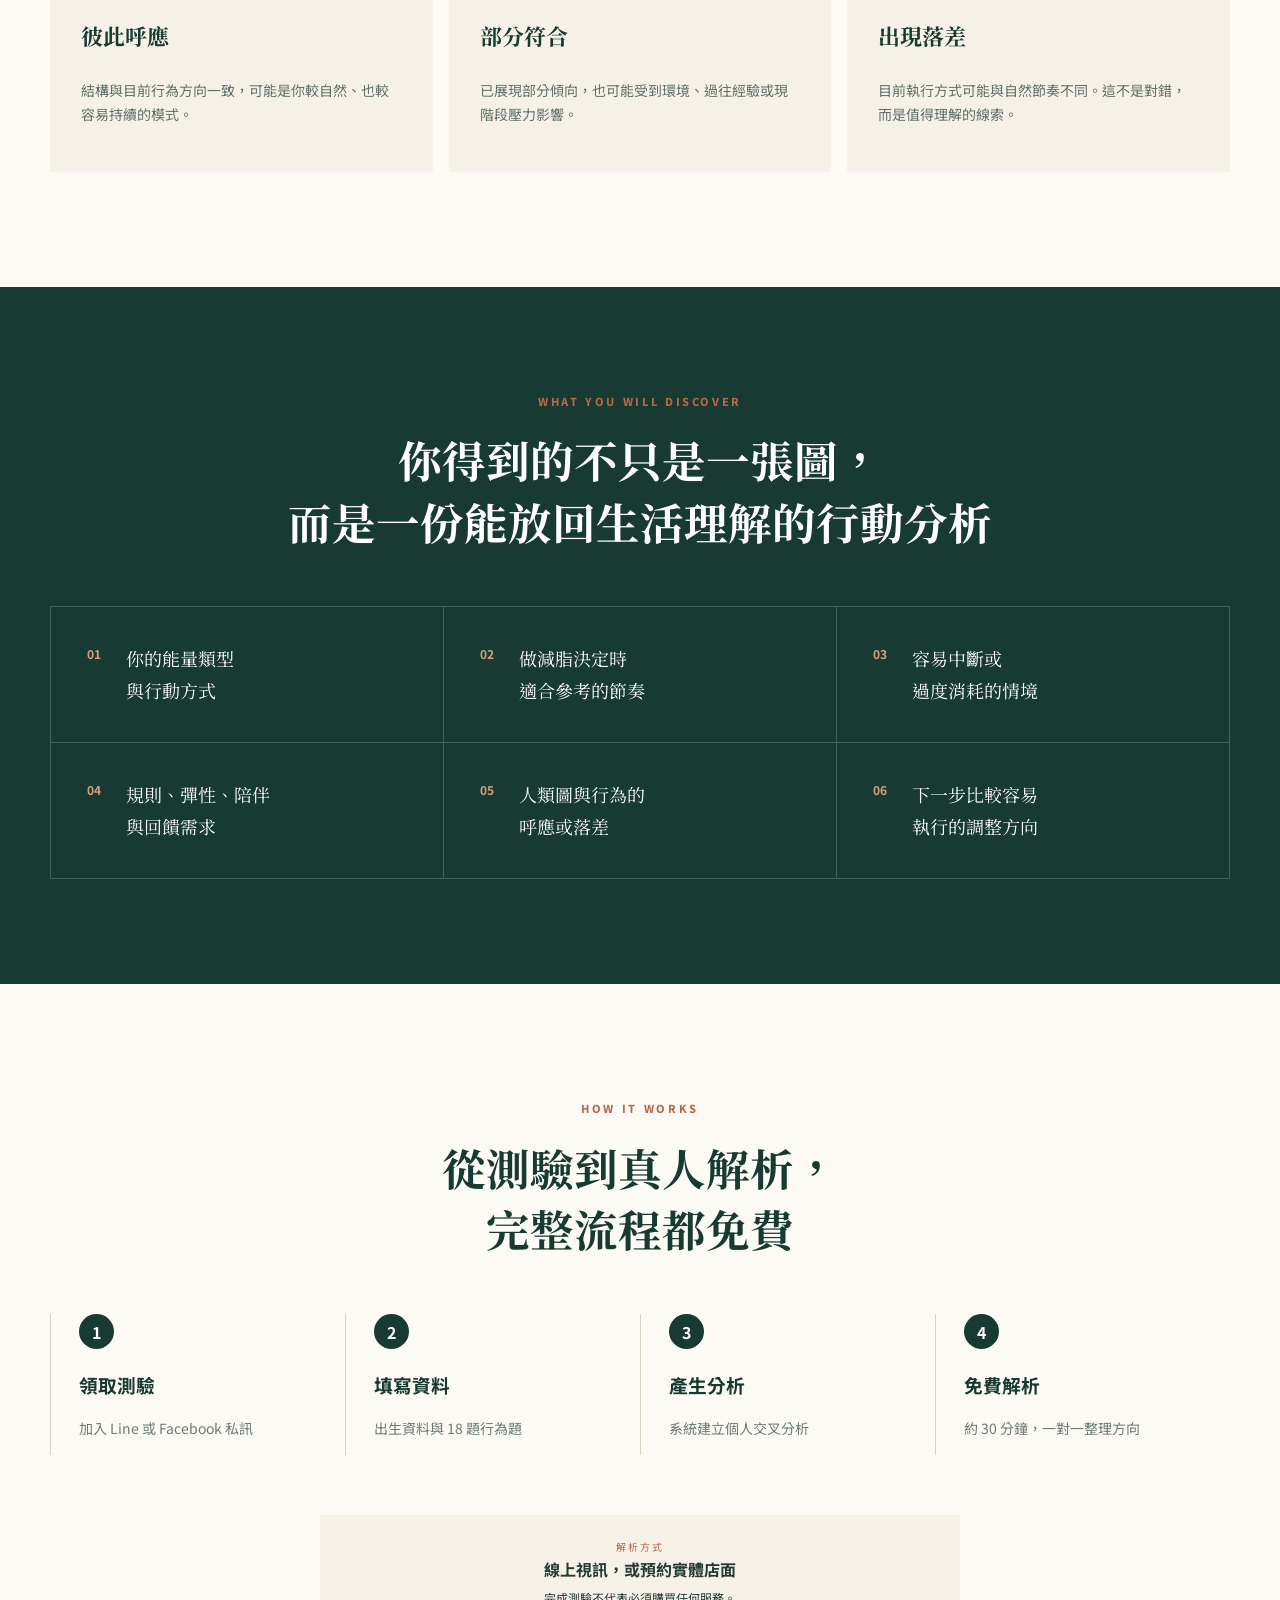
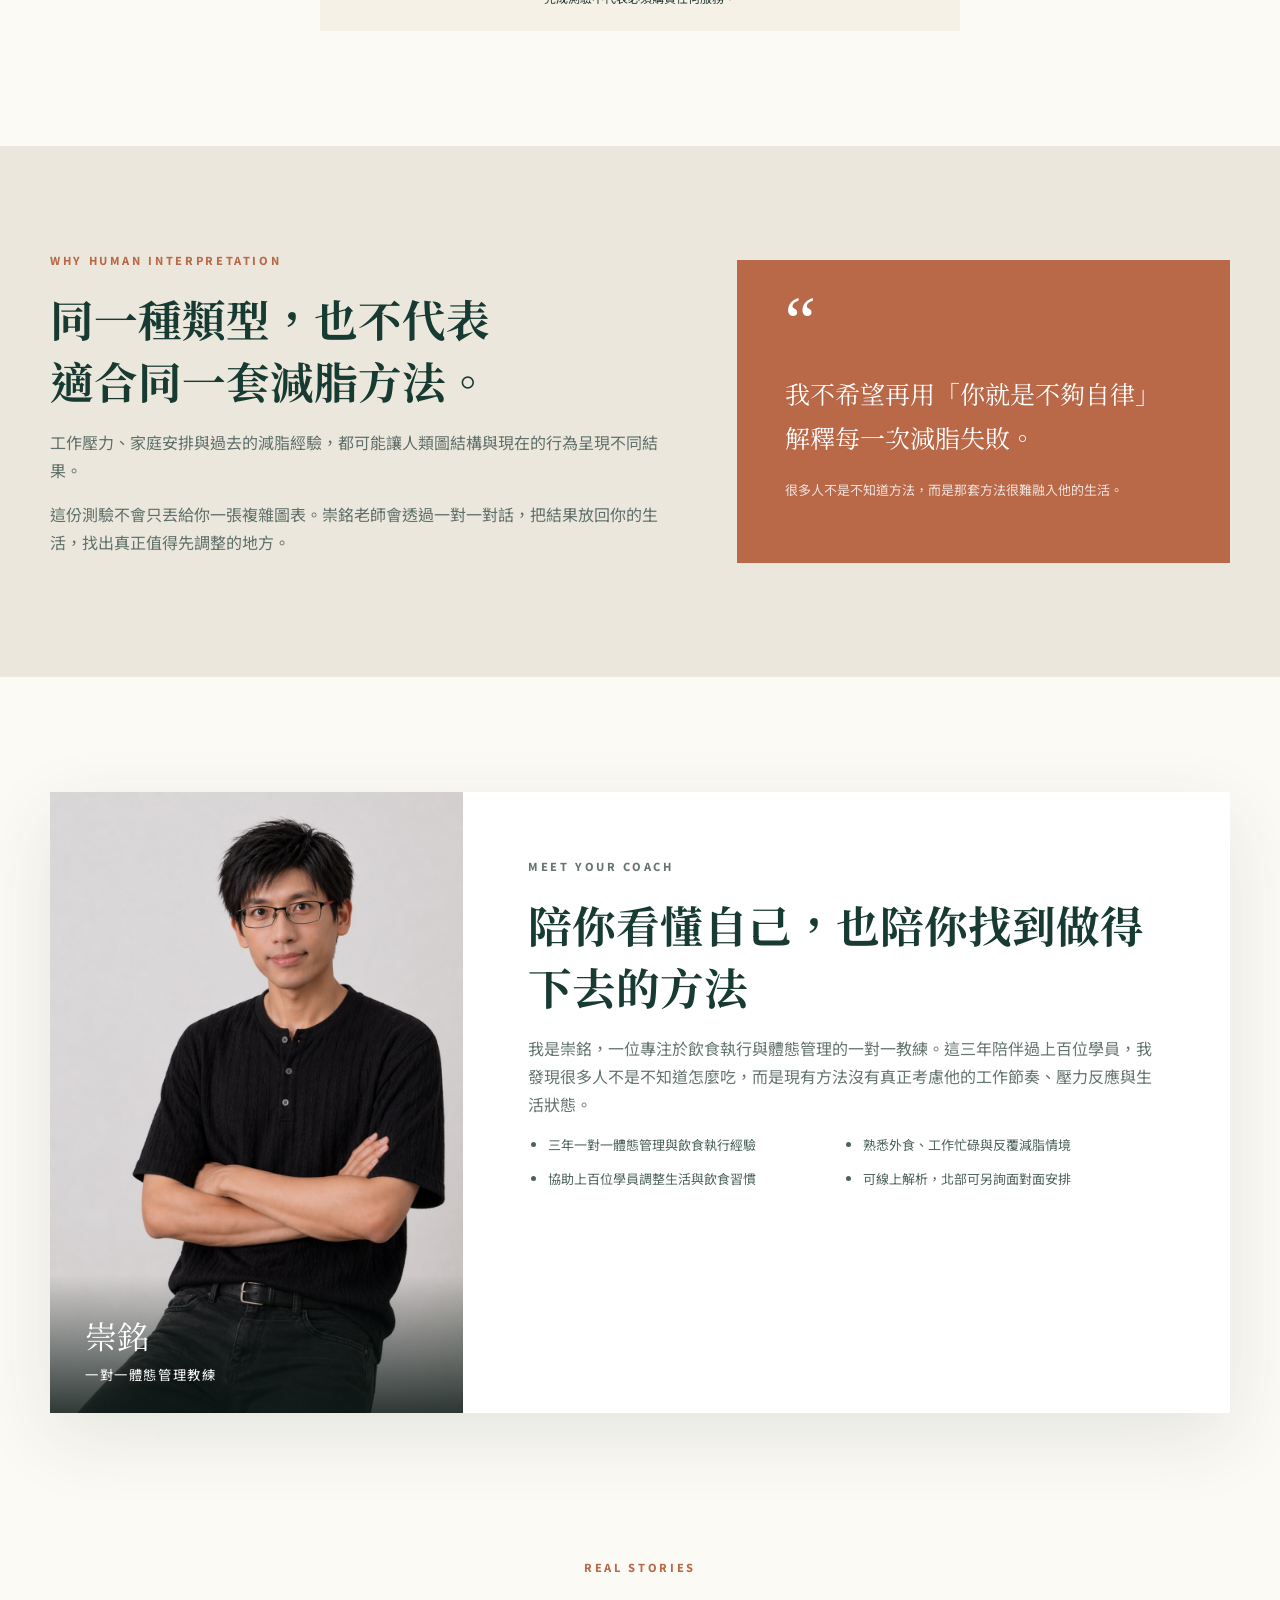
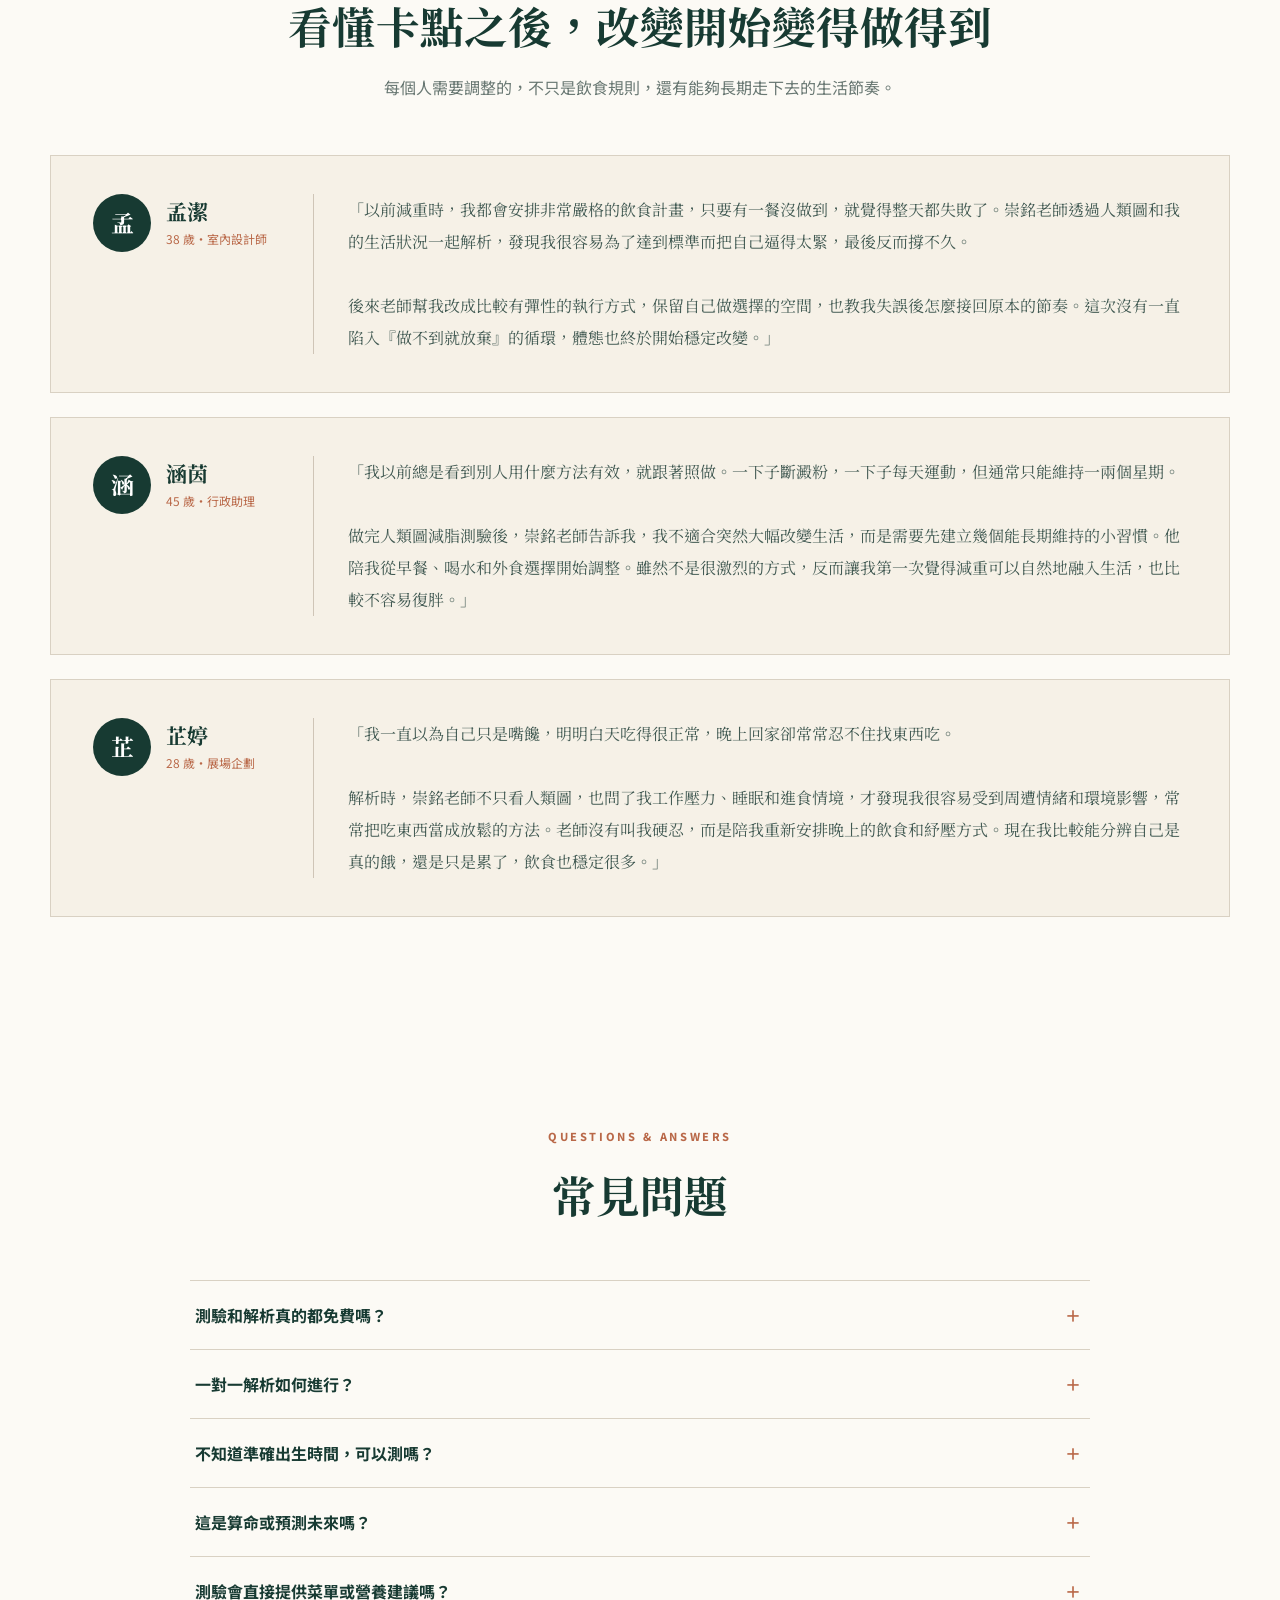
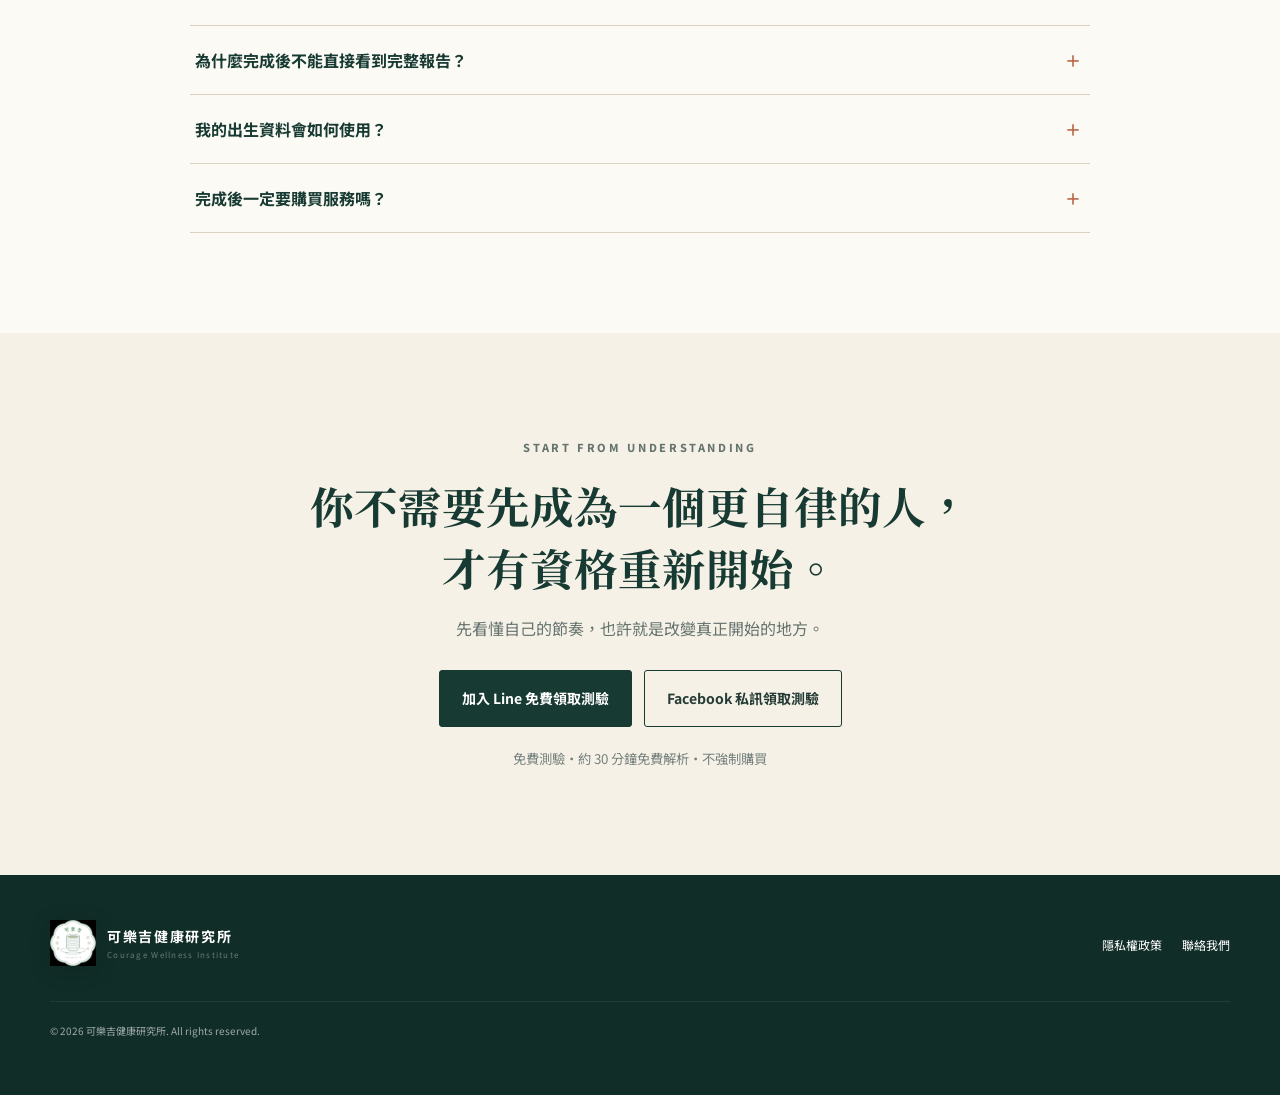
==== commit feadff32: "Update behavior assessment from 8 to 18 questions" ====
--- a/index.html
+++ b/index.html
@@ -3,7 +3,7 @@
 <head>
   <meta charset="utf-8">
   <meta name="viewport" content="width=device-width, initial-scale=1">
-  <meta name="description" content="結合人類圖與 8 題減脂行為測驗，免費找出更適合你的行動、決策與恢復節奏，並由崇銘老師提供約 30 分鐘一對一解析。">
+  <meta name="description" content="結合人類圖與 18 題減脂行為測驗，免費找出更適合你的行動、決策與恢復節奏，並由崇銘老師提供約 30 分鐘一對一解析。">
   <title>免費人類圖減脂行動測驗｜可樂吉健康研究所</title>
   <link rel="preconnect" href="https://fonts.googleapis.com">
   <link rel="preconnect" href="https://fonts.gstatic.com" crossorigin>
@@ -34,7 +34,7 @@
       <div class="hero-copy reveal">
         <p class="eyebrow">HUMAN DESIGN × FAT-LOSS ACTION</p>
         <h1>為什麼別人的減脂方法有效，<em>到了你身上卻很難持續？</em></h1>
-        <p class="lead">結合人類圖與 8 題減脂行為測驗，從你的能量類型、決策方式與真實生活習慣，找出比較適合你的行動節奏。</p>
+        <p class="lead">結合人類圖與 18 題減脂行為測驗，從你的能量類型、決策方式與真實生活習慣，找出比較適合你的行動節奏。</p>
         <div class="chips"><span>約 3 分鐘完成</span><span>免費測驗</span><span>免費一對一解析</span></div>
         <div class="cta-row">
           <a class="button primary track-lead" href="https://line.me/R/ti/p/%40572gyirr" target="_blank" rel="noopener" data-channel="line-hero">加入 Line 免費領取測驗</a>
@@ -82,14 +82,14 @@
     </section>
 
     <section class="cross section-shell">
-      <div class="section-heading reveal"><p class="eyebrow">THE DIFFERENCE</p><h2>不只排圖，還會和你的<br>真實減脂行為交叉分析</h2><p>出生資料呈現你的人類圖結構，8 題問卷反映你此刻真實的生活狀態。兩邊放在一起，才看得見完整的你。</p></div>
-      <div class="cross-flow reveal"><div class="source"><span>01</span><b>出生資料</b><small>人類圖結構</small></div><div class="plus">＋</div><div class="source"><span>02</span><b>8 題問卷</b><small>目前行為狀態</small></div><div class="arrow">→</div><div class="result"><small>CROSS ANALYSIS</small><b>交叉分析</b></div></div>
+      <div class="section-heading reveal"><p class="eyebrow">THE DIFFERENCE</p><h2>不只排圖，還會和你的<br>真實減脂行為交叉分析</h2><p>出生資料呈現你的人類圖結構，18 題問卷反映你此刻真實的生活狀態。兩邊放在一起，才看得見完整的你。</p></div>
+      <div class="cross-flow reveal"><div class="source"><span>01</span><b>出生資料</b><small>人類圖結構</small></div><div class="plus">＋</div><div class="source"><span>02</span><b>18 題問卷</b><small>目前行為狀態</small></div><div class="arrow">→</div><div class="result"><small>CROSS ANALYSIS</small><b>交叉分析</b></div></div>
       <div class="card-grid three"><article class="analysis-card match reveal"><span>MATCH</span><h3>彼此呼應</h3><p>結構與目前行為方向一致，可能是你較自然、也較容易持續的模式。</p></article><article class="analysis-card partial reveal"><span>PARTIAL</span><h3>部分符合</h3><p>已展現部分傾向，也可能受到環境、過往經驗或現階段壓力影響。</p></article><article class="analysis-card contrast reveal"><span>CONTRAST</span><h3>出現落差</h3><p>目前執行方式可能與自然節奏不同。這不是對錯，而是值得理解的線索。</p></article></div>
     </section>
 
     <section class="gain-section"><div class="section-shell"><div class="section-heading light reveal"><p class="eyebrow">WHAT YOU WILL DISCOVER</p><h2>你得到的不只是一張圖，<br>而是一份能放回生活理解的行動分析</h2></div><div class="gain-grid"><div><b>01</b><span>你的能量類型<br>與行動方式</span></div><div><b>02</b><span>做減脂決定時<br>適合參考的節奏</span></div><div><b>03</b><span>容易中斷或<br>過度消耗的情境</span></div><div><b>04</b><span>規則、彈性、陪伴<br>與回饋需求</span></div><div><b>05</b><span>人類圖與行為的<br>呼應或落差</span></div><div><b>06</b><span>下一步比較容易<br>執行的調整方向</span></div></div></div></section>
 
-    <section id="process" class="process section-shell"><div class="section-heading reveal"><p class="eyebrow">HOW IT WORKS</p><h2>從測驗到真人解析，<br>完整流程都免費</h2></div><ol class="timeline"><li class="reveal"><b>1</b><h3>領取測驗</h3><p>加入 Line 或 Facebook 私訊</p></li><li class="reveal"><b>2</b><h3>填寫資料</h3><p>出生資料與 8 題行為題</p></li><li class="reveal"><b>3</b><h3>產生分析</h3><p>系統建立個人交叉分析</p></li><li class="reveal"><b>4</b><h3>免費解析</h3><p>約 30 分鐘，一對一整理方向</p></li></ol><div class="process-note reveal"><span>解析方式</span><b>線上視訊，或預約實體店面</b><p>完成測驗不代表必須購買任何服務。</p></div></section>
+    <section id="process" class="process section-shell"><div class="section-heading reveal"><p class="eyebrow">HOW IT WORKS</p><h2>從測驗到真人解析，<br>完整流程都免費</h2></div><ol class="timeline"><li class="reveal"><b>1</b><h3>領取測驗</h3><p>加入 Line 或 Facebook 私訊</p></li><li class="reveal"><b>2</b><h3>填寫資料</h3><p>出生資料與 18 題行為題</p></li><li class="reveal"><b>3</b><h3>產生分析</h3><p>系統建立個人交叉分析</p></li><li class="reveal"><b>4</b><h3>免費解析</h3><p>約 30 分鐘，一對一整理方向</p></li></ol><div class="process-note reveal"><span>解析方式</span><b>線上視訊，或預約實體店面</b><p>完成測驗不代表必須購買任何服務。</p></div></section>
 
     <section class="human-section"><div class="section-shell human-grid"><div class="human-copy reveal"><p class="eyebrow">WHY HUMAN INTERPRETATION</p><h2>同一種類型，也不代表<br>適合同一套減脂方法。</h2><p>工作壓力、家庭安排與過去的減脂經驗，都可能讓人類圖結構與現在的行為呈現不同結果。</p><p>這份測驗不會只丟給你一張複雜圖表。崇銘老師會透過一對一對話，把結果放回你的生活，找出真正值得先調整的地方。</p></div><div class="quote-card reveal"><span>“</span><blockquote>我不希望再用「你就是不夠自律」解釋每一次減脂失敗。</blockquote><p>很多人不是不知道方法，而是那套方法很難融入他的生活。</p></div></div></section>
 
